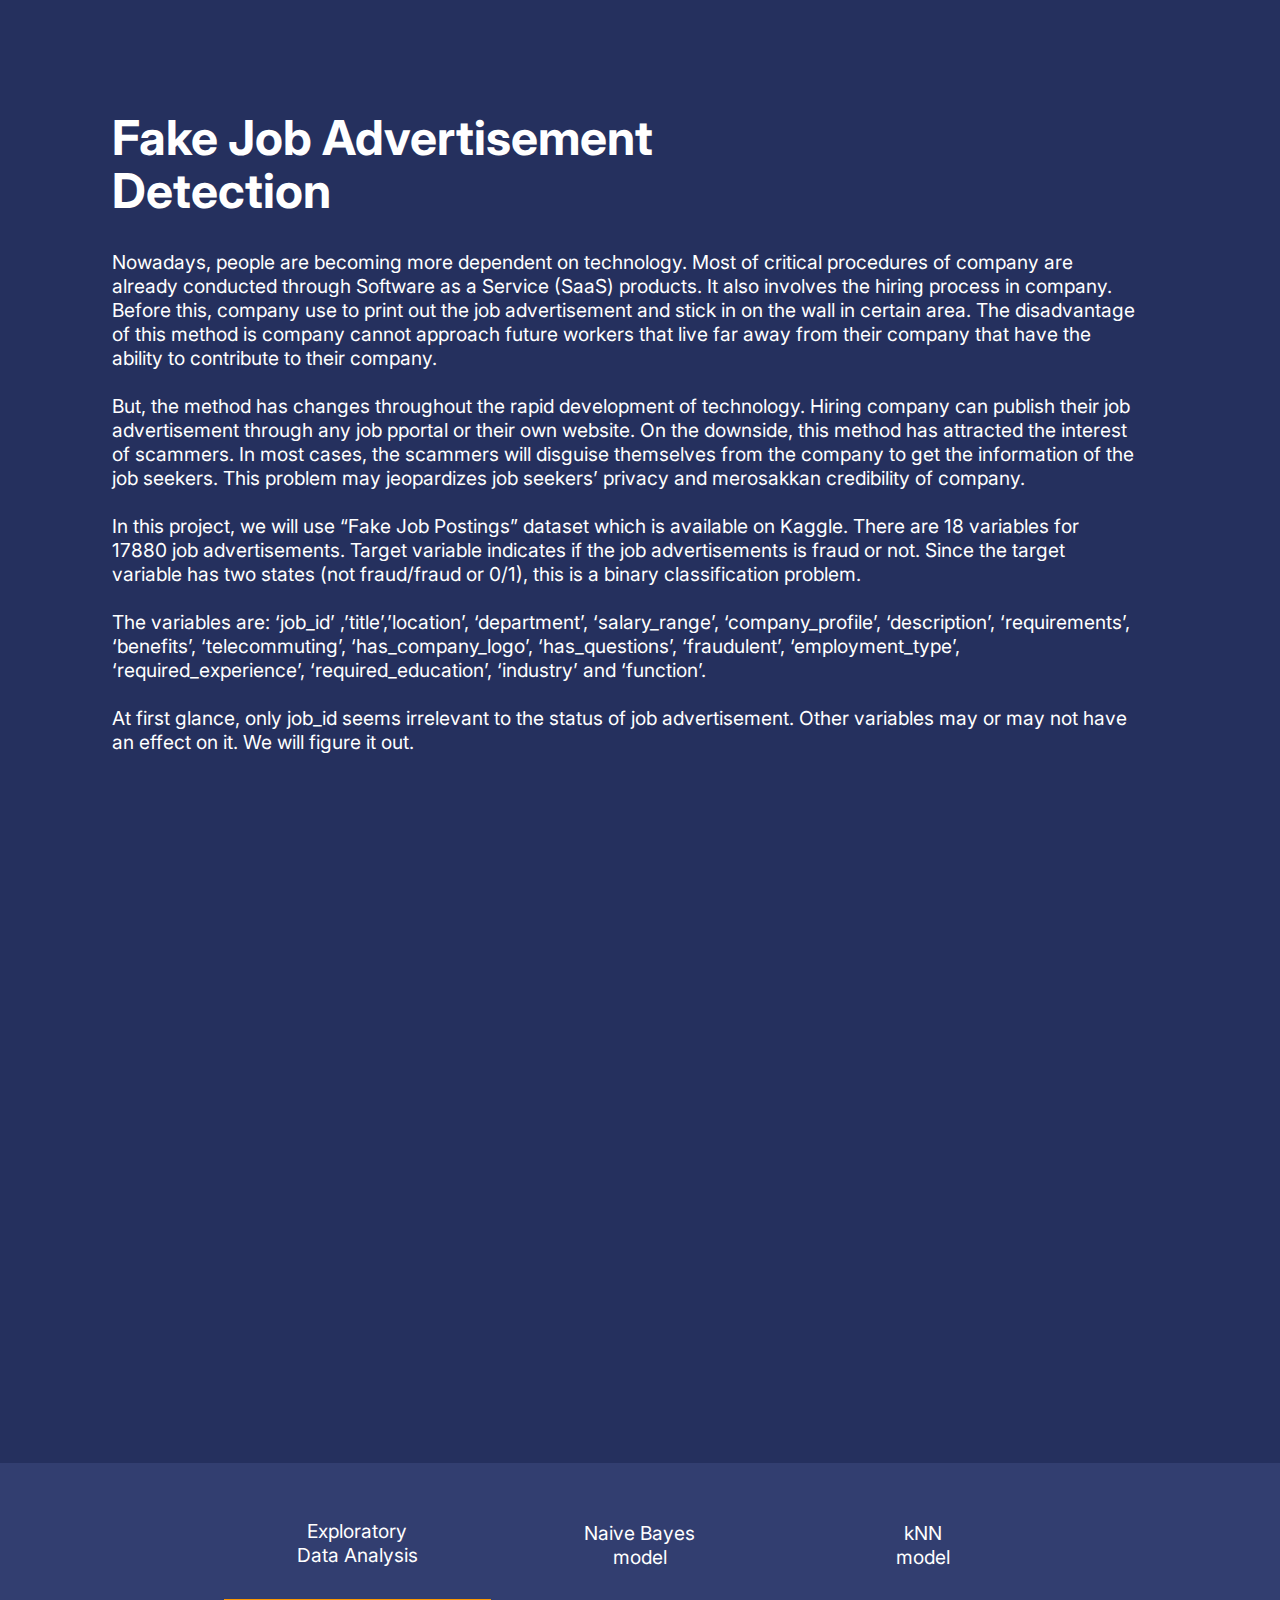
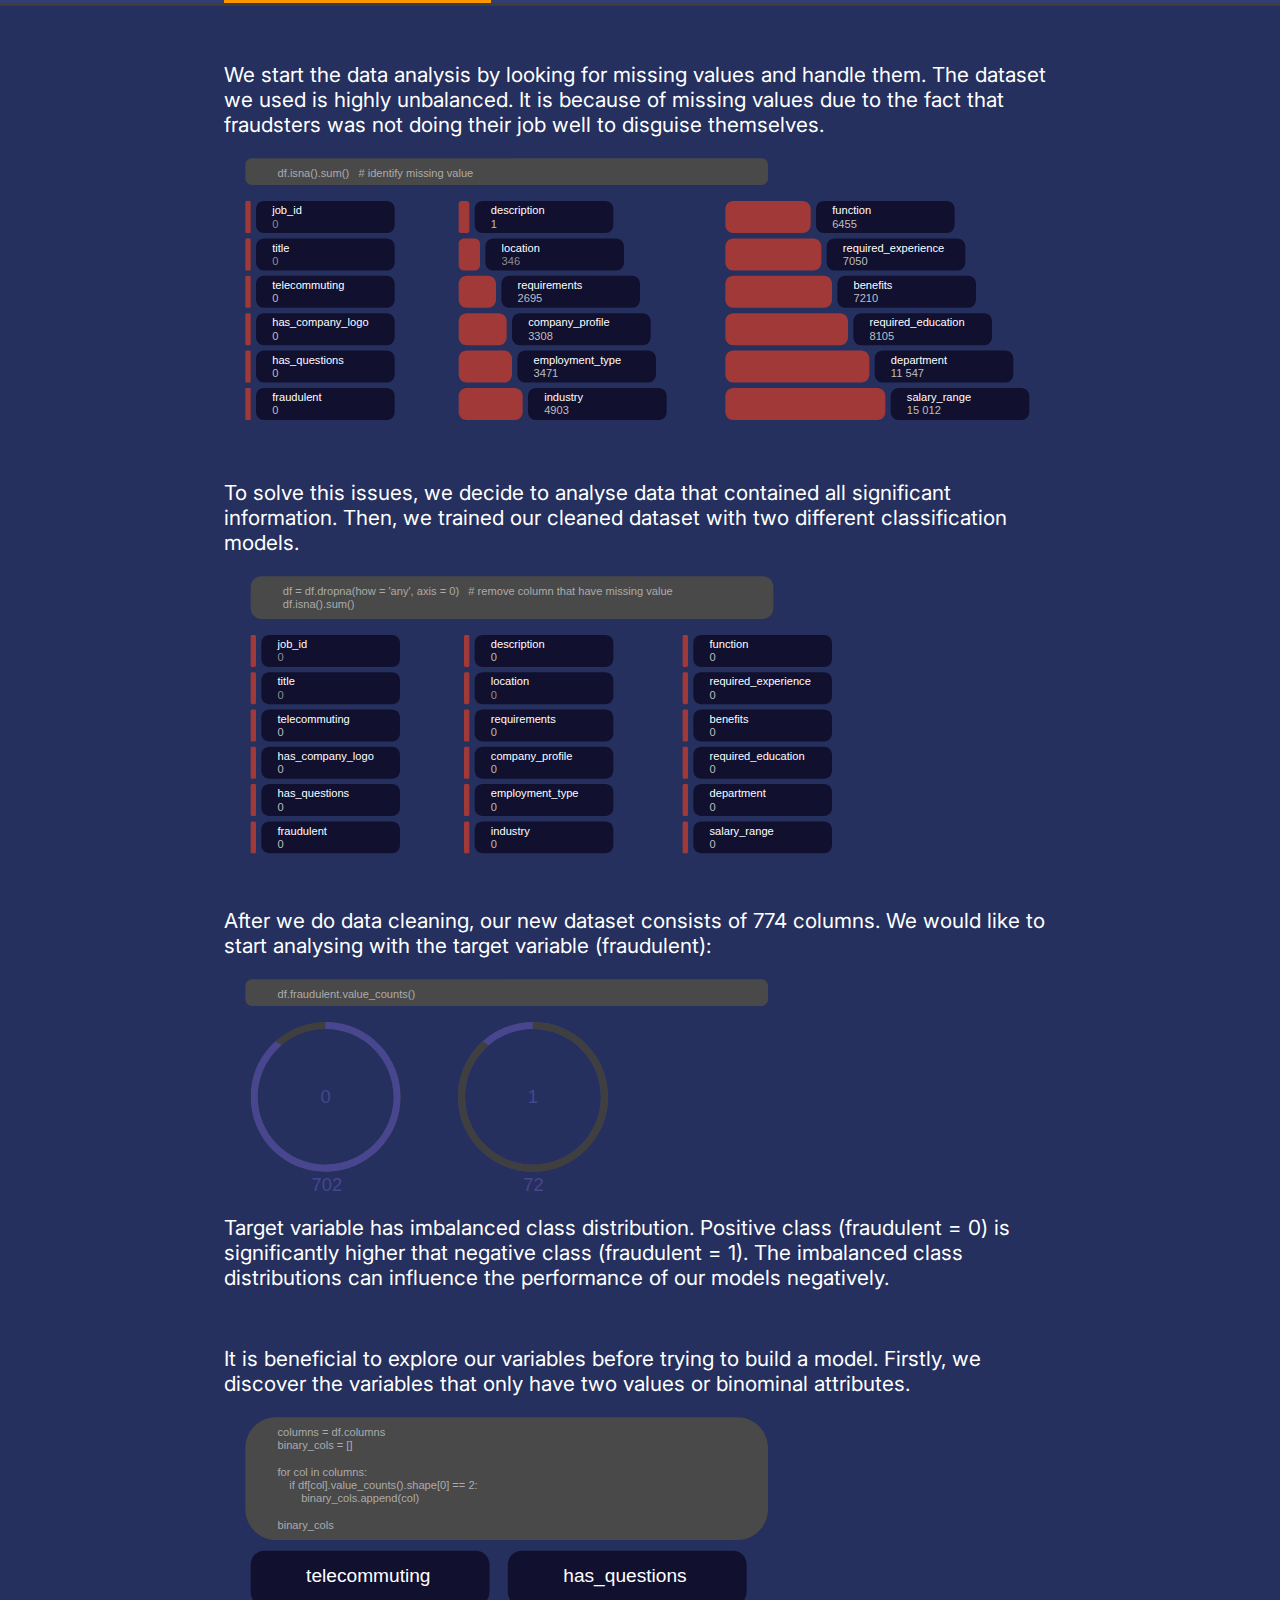
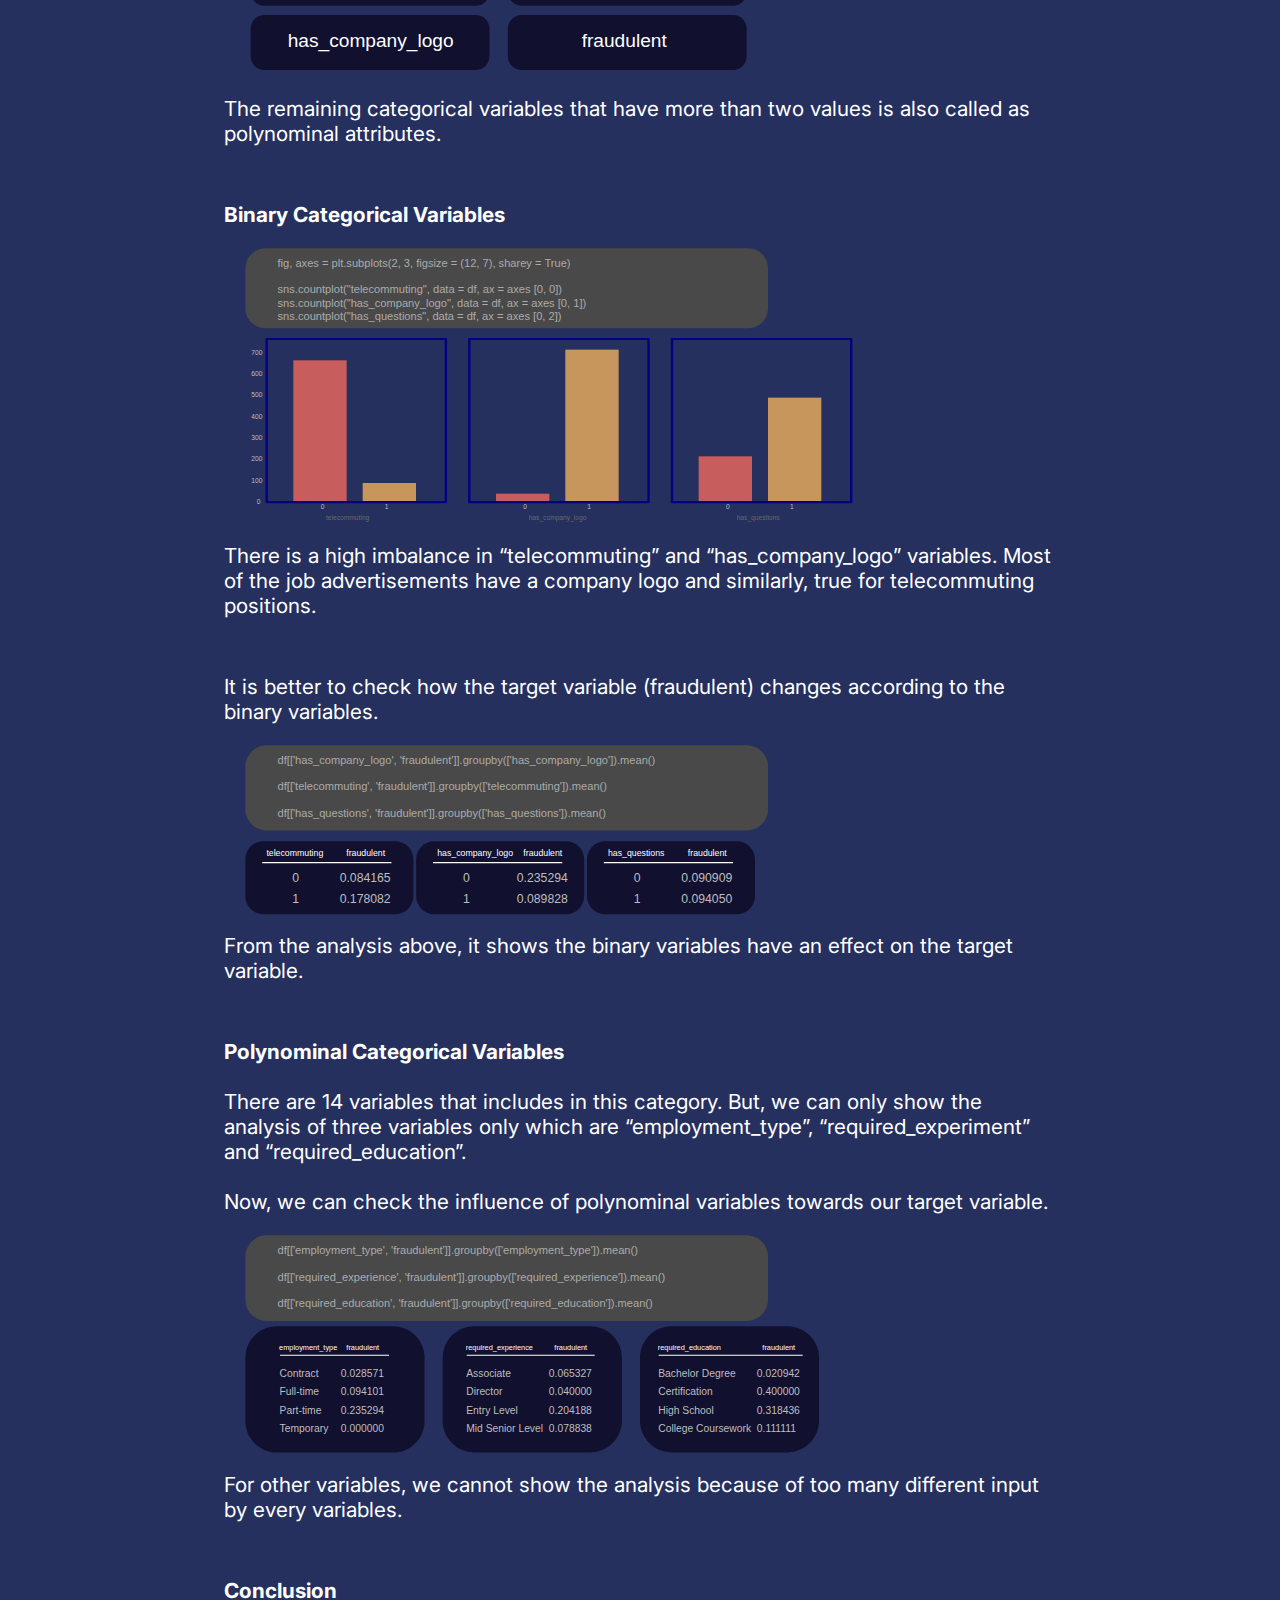
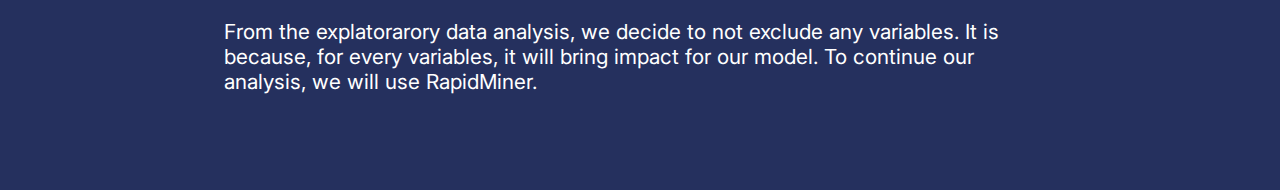
==== index.html @ 25450264 "update ui" ====
<!DOCTYPE html>
<html lang="en" >
<head>
  <meta charset="UTF-8">
  <title>Fake Job Advertisement Detection</title>
	<link rel='stylesheet' href='https://use.fontawesome.com/releases/v5.8.2/css/all.css'>
	<!-- <link rel="preconnect" href="https://fonts.gstatic.com"> -->
	<link href="https://fonts.googleapis.com/css2?family=Inter&display=swap" rel="stylesheet">
	<link rel="stylesheet" href="./style.css">

</head>
<body>

<header class="showcase">
			<div class="showcase-content">
				<h1>Fake Job Advertisement<br>Detection</h1>
				<p>Nowadays, people are becoming more dependent on technology. Most of critical procedures of company are already conducted through Software as a Service (SaaS) products. It also involves the hiring process in company. Before this, company use to print out the job advertisement and stick in on the wall in certain area. The disadvantage of this method is company cannot approach future workers that live far away from their company that have the ability to contribute to their company. <br><br>

				But, the method has changes throughout the rapid development of technology. Hiring company can publish their job advertisement through any job pportal or their own website. On the downside, this method has attracted the interest of scammers. In most cases, the scammers will disguise themselves from the company to get the information of the job seekers. This problem may jeopardizes job seekers’ privacy and merosakkan credibility of company. <br><br>
				
				In this project, we will use “Fake Job Postings” dataset which is available on Kaggle. There are 18 variables for 17880 job advertisements. Target variable indicates if the job advertisements is fraud or not. Since the target variable has two states (not fraud/fraud or 0/1), this is a binary classification problem. <br><br>
				
				The variables are: ‘job_id’ ,’title’,’location’, ‘department’, ‘salary_range’, ‘company_profile’, ‘description’, ‘requirements’, ‘benefits’, ‘telecommuting’, ‘has_company_logo’, ‘has_questions’, ‘fraudulent’, ‘employment_type’, ‘required_experience’, ‘required_education’, ‘industry’ and ‘function’. <br><br>
				
				At first glance, only job_id seems irrelevant to the status of job advertisement. Other variables may or may not have an effect on it. We will figure it out. <br><br> </p>

				<iframe width="1140" height="541.25" src="https://app.powerbi.com/reportEmbed?reportId=7b441b8b-3946-4680-8b8e-cd3e241a81f9&autoAuth=true&ctid=380454fb-0363-4cb4-b4dd-083673ee25f1&config=eyJjbHVzdGVyVXJsIjoiaHR0cHM6Ly93YWJpLXNvdXRoLWVhc3QtYXNpYS1iLXByaW1hcnktcmVkaXJlY3QuYW5hbHlzaXMud2luZG93cy5uZXQvIn0%3D" frameborder="0" allowFullScreen="true"></iframe>
				
			</div>
		</header>

		<section class="tabs">
			<div class="container">
				<div id="tab-1" class="tab-item tab-border">
					<!-- <i class="fas fa-door-open fa-3x"></i> -->
					<p class="hide-sm">Exploratory <br>Data Analysis</p>
				</div>
				<div id="tab-2" class="tab-item">
					<!-- <i class="fas fa-tablet-alt fa-3x"></i> -->
					<p class="hide-sm">Naive Bayes <br>model</p>
				</div>
				<div id="tab-3" class="tab-item">
					<!-- <i class="fas fa-tags fa-3x"></i> -->
					<p class="hide-sm">kNN <br>model</p>
				</div>
			</div>
		</section>

		<section class="tab-content">
			<div class="container">
				<!-- Tab Content 1 -->
				<div id="tab-1-content" class="tab-content-item show">
					<div class="tab-1-content-inner">
						<div>
							<p class="text-lg">
								We start the data analysis by looking for missing values and handle them. The dataset we used is highly unbalanced. It is because of missing values due to the fact that fraudsters was not doing their job well to disguise themselves. 
							</p>
							<img src="./c1.svg" alt="" />
						</div>
						<div>
							<p class="text-lg">
								To solve this issues, we decide to analyse data that contained all significant information. Then, we trained our cleaned dataset with two different classification models. 
							</p>
							<img src="./c2.svg" alt="" />
						</div>
						<div>
							<p class="text-lg">
								After we do data cleaning, our new dataset consists of 774 columns. We would like to start analysing with the target variable (fraudulent):
							</p>
							<img src="./c3.svg" alt="" />
							<p class="text-lg">
								Target variable has imbalanced class distribution. Positive class (fraudulent = 0) is significantly higher that negative class (fraudulent = 1). The imbalanced class distributions can influence the performance of our models negatively. 
							</p>
						</div>
						<div>
							<p class="text-lg">
								It is beneficial to explore our variables before trying to build a model. Firstly, we discover the variables that only have two values or binominal attributes.
							</p>
							<img src="./c4.svg" alt="" />
							<p class="text-lg">
								The remaining categorical variables that have more than two values is also called as polynominal attributes.
							</p>
						</div>
						<div>
							<p class="text-lg">
								<b>Binary Categorical Variables</b>
							</p>
							<img src="./c5.svg" alt="" />
							<p class="text-lg">
								There is a high imbalance in “telecommuting” and “has_company_logo” variables. Most of the job advertisements have a company logo and similarly, true for telecommuting positions. 
							</p>
						</div>
						<div>
							<p class="text-lg">
								It is better to check how the target variable (fraudulent) changes according to the binary variables. 
							</p>
							<img src="./c6.svg" alt="" />
							<p class="text-lg">
								From the analysis above, it shows the binary variables have an effect on the target variable. 
							</p>
						</div>
						<div>
							<p class="text-lg">
								<b>Polynominal Categorical Variables</b><br><br>There are 14 variables that includes in this category. But, we can only show the analysis of three variables only which are “employment_type”, “required_experiment” and “required_education”. <br/><br/>Now, we can check the influence of polynominal variables towards our target variable. 
							</p>
							<img src="./c8.svg" alt="" />
							<p class="text-lg">
								For other variables, we cannot show the analysis because of too many different input by every variables.
							</p>
						</div>
						<div>
							<p class="text-lg">
								<b>Conclusion</b>
							</p>
							<p class="text-lg">
								From the explatorarory data analysis, we decide to not exclude any variables. It is because, for every variables, it will bring impact for our model. To continue our analysis, we will use RapidMiner. 
							</p>
						</div>
					</div>
				</div>

				<!-- Tab Content 2 -->
				<div id="tab-2-content" class="tab-content-item">
					<div class="tab-1-content">
						<div>
							<p class="text-lg">
								We chose a Naive Bayesian model because it is easy to compute and because the variables in the given dataset are all independent of each other. It is the primary assumption before doing our Naive Bayesian model. 
							</p>
							<img src="./nb-latest.svg" alt="" />
							<p class="text-lg">
								As we can see that Bayes Navesian works really well with the given dataset, with the accuracy rate 90.80%. However, there is still a vast majority of the dataset which is 9.2% cannot be correctly classified. This means our job seeker still misjudged one tenth of job advertisement out there. We will attempt to improve the result by using our initial dataset which is pre-cleaned dataset. 
							</p>
							<img src="./nb-lama.svg" alt="">
							<p class="text-lg">
								As you can see, there is slightly different result between this two models. The model that use clean dataset is more accurate compared to our initial dataset. We can assume this model will bring more disadvantage if the data entries has many missing values in it.
							</p>
						</div>
					</div>
				</div>

				<!-- Tab Content 3 -->
				<div id="tab-3-content" class="tab-content-item">
					<div class="tab-1-content">
						<div>
							<p class="text-lg">
								For our second model, we chose a kNN model.
							</p>
							<img src="./kNN-latest.svg" alt="" />
							<p class="text-lg">
								As we can see that kNN model works really well compared to Naive Bayes, with the accuracy rate 93.87%. We will also attempt to improve the result by using our initial dataset which is pre-cleaned dataset. 
							</p>
							<img src="./kNN-lama.svg" alt="">
							<p class="text-lg">
								Compared to Naive Bayes model, kNN model give more accuracy result even though the dataset has many missing values. For overall, kNN model contribute a higher percentage for our job seeker to avoid being persuaded with fake job advertisement. 
							</p>
						</div>
					</div>
				</div>
			</div>
		</section>

		<footer class="footer">
			<!-- <p>Questions? Call 1-866-579-7172</p>
			<div class="footer-cols">
				<ul>
					<li><a href="#">FAQ</a></li>
					<li><a href="#">Investor Relations</a></li>
					<li><a href="#">Ways To Watch</a></li>
					<li><a href="#">Corporate Information</a></li>
					<li><a href="#">Netflix Originals</a></li>
				</ul>
				<ul>
					<li><a href="#">Help Center</a></li>
					<li><a href="#">Jobs</a></li>
					<li><a href="#">Terms Of Use</a></li>
					<li><a href="#">Contact Us</a></li>
				</ul>
				<ul>
					<li><a href="#">Account</a></li>
					<li><a href="#">Redeem Gift Cards</a></li>
					<li><a href="#">Privacy</a></li>
					<li><a href="#">Speed Test</a></li>
				</ul>
				<ul>
					<li><a href="#">Media Center</a></li>
					<li><a href="#">Buy Gift Cards</a></li>
					<li><a href="#">Cookie Preferences</a></li>
					<li><a href="#">Legal Notices</a></li>
				</ul>
			</div> -->

		</footer>
<!-- partial -->
  <script  src="./script.js"></script>

</body>
</html>
---- style.css ----
/* Global Styles */
:root {
	--primary-color: #FC9700;
	/* --dark-color: #141414; */
	/* --dark-color: #25305E */
	--light-color: #f4f4f4;
}

* {
	box-sizing: border-box;
	margin: 0;
	padding: 0;
}

body {
	font-family: 'Inter', sans-serif;
	-webkit-font-smoothing: antialiased;
	background: #25305E;
	color: #999;
}

ul {
	list-style: none;
}

h1,
h2,
h3,
h4 {
	color: #fff;
}

a {
	color: #fff;
	text-decoration: none;
}

p {
	margin: 0.5rem 0;
}

img {
	width: 100%;
}

.showcase {
	width: 100%;
	height: 100%;
	position: relative;
	background-color: #25305E;
	/* background: url('./bg.jpg') no-repeat center center/cover; */
}

.showcase-content {
	position: relative;
	width: 80%;
	margin: auto;
	display: flex;
	flex-direction: column;
	/* justify-content: center; */
	/* align-items: center; */
	/* text-align: center; */
	margin: 7rem;
}

.showcase-content h1 {
	color: #fff;
	font-weight: 700;
	font-size: 3rem;
	line-height: 1.1;
	margin: 0 0 2rem;
}

.showcase-content p {
	color: #fff;
	font-weight: 400;
	font-size: 1.2rem;
	line-height: 1.25;
	margin: 0 0 2rem;
}

/* Tabs */
.tabs {
	background-color: #323E70;
	padding-top: 1rem;
	border-bottom: 3px solid #3d3d3d;
	border-right: none;
}

.tabs .container {
	display: grid;
	grid-template-columns: repeat(3, 1fr);
	grid-gap: 1rem;
	align-items: center;
	justify-content: center;
	text-align: center;
}

.tabs p {
	font-size: 1.2rem;
	padding-top: 0.5rem;
}

.tabs .container > div {
	padding: 1.5rem 0;
	color: #fff;
}

.tabs .container > div:hover {
	color: lightgrey;
	cursor: pointer;
}

.tab-border {
	border-bottom: var(--primary-color) 4px solid;
}

/* Tab Content */
.tab-content {
	padding: 3rem 0;
	background-color: #25305E;
	color: #fff;
}

/* Hide initial content */
#tab-1-content,
#tab-2-content,
#tab-3-content {
	display: none;
	opacity: 0;
}

.show {
	display: block !important;
	opacity: 1 !important;
	transition: all 1000 ease-in;
}

#tab-1-content .tab-1-content-inner {
	display: grid;
	grid-template-columns: repeat(1, 1fr);
	grid-gap: 2rem;
	align-items: center;
	justify-content: center;
}

#tab-2-content .tab-2-content-top {
	display: grid;
	grid-template-columns: 2fr 1fr;
	grid-gap: 1rem;
	justify-content: center;
	align-items: center;
}

#tab-2-content .tab-2-content-bottom {
	margin-top: 2rem;
	display: grid;
	grid-template-columns: repeat(3, 1fr);
	grid-gap: 2rem;
	text-align: center;
}

.table {
	width: 100%;
	margin-top: 2rem;
	border-collapse: collapse;
	border-spacing: 0;
}

.table thead th {
	text-transform: uppercase;
	padding: 0.8rem;
}

.table tbody {
	display: table-row-group;
	vertical-align: middle;
	border-color: inherit;
}

.table tbody tr td {
	color: #999;
	padding: 0.8rem 1.2rem;
	text-align: center;
}

.table tbody tr td:first-child {
	text-align: left;
}

.table tbody tr:nth-child(odd) {
	background: #222;
}

.footer {
	max-width: 70%;
	margin: 1rem auto;
	overflow: auto;
}

.footer,
.footer a {
	color: #999;
	font-size: 0.9rem;
}

.footer p {
	margin-bottom: 1.5rem;
}

.footer .footer-cols {
	display: grid;
	grid-template-columns: repeat(4, 1fr);
	grid-gap: 2rem;
}

.footer li {
	line-height: 1.9;
}

.footer .lang-select {
	margin-top: 2rem;
	color: #999;
	background-color: #000;
	background-image: none;
	border: 1px solid #333;
	padding: 1rem 1.2rem;
	border-radius: 5px;
}

/* Container */
.container {
	max-width: 70%;
	margin: auto;
	overflow: hidden;
	padding: 0 2rem;
}

/* Text Styles */
.text-xl {
	font-size: 2rem;
}

.text-lg {
	font-size: 1.3rem;
	margin-bottom: 1rem;
}

.text-md {
	margin-bottom: 1.5rem;
	font-size: 1.2rem;
}

.text-center {
	text-align: center;
}

.text-dark {
	color: #999;
}

/* Buttons */
.btn {
	display: inline-block;
	background: var(--primary-color);
	color: #fff;
	padding: 0.4rem 1.3rem;
	font-size: 1rem;
	text-align: center;
	border: none;
	cursor: pointer;
	margin-right: 0.5rem;
	transition: opacity 0.2s ease-in;
	outline: none;
	box-shadow: 0 1px 0 rgba(0, 0, 0, 0.45);
	border-radius: 2px;
}

.btn:hover {
	opacity: 0.9;
}

.btn-rounded {
	border-radius: 5px;
}

.btn-xl {
	font-size: 2rem;
	padding: 1.5rem 2.1rem;
	text-transform: uppercase;
}

.btn-lg {
	font-size: 1rem;
	padding: 0.8rem 1.3rem;
	text-transform: uppercase;
}

.btn-icon {
	margin-left: 1rem;
}

@media (max-width: 960px) {

		.showcase {
		height: 70vh;
	}

	.hide-sm {
		display: none;
	}

	.showcase-top img {
		top: 30%;
		left: 5%;
		transform: translate(0);
	}

	.showcase-content h1 {
		font-size: 3.7rem;
		line-height: 1;
	}

	.showcase-content p {
		font-size: 1.5rem;
	}

	.footer .footer-cols {
		grid-template-columns: repeat(2, 1fr);
	}

	.btn-xl {
		font-size: 1.5rem;
		padding: 1.4rem 2rem;
		text-transform: uppercase;
	}

	.text-xl {
		font-size: 1.5rem;
	}

	.text-lg {
		font-size: 1.3rem;
		margin-bottom: 1rem;
	}

	.text-md {
		margin-bottom: 1rem;
		font-size: 1.2rem;
	}
}

@media (max-width: 700px) {
	.showcase::after {
		background: rgba(0, 0, 0, 0.6);
		box-shadow: inset 80px 80px 150px #000000, inset -80px -80px 150px #000000;
	}

	.showcase-content h1 {
		font-size: 2.5rem;
		line-height: 1;
	}

	.showcase-content p {
		font-size: 1rem;
	}

	#tab-1-content .tab-1-content-inner {
		grid-template-columns: 1fr;
		text-align: center;
	}

	#tab-2-content .tab-2-content-top {
		display: block;
		text-align: center;
	}

	#tab-2-content .tab-2-content-bottom {
		margin-top: 2rem;
		display: grid;
		grid-template-columns: 1fr;
		grid-gap: 2rem;
		text-align: center;
	}

	.btn-xl {
		font-size: 1rem;
		padding: 1.2rem 1.6rem;
		text-transform: uppercase;
	}
}

@media(max-height: 600px) {
  .showcase-content {
	margin-top: 3rem;
}
}
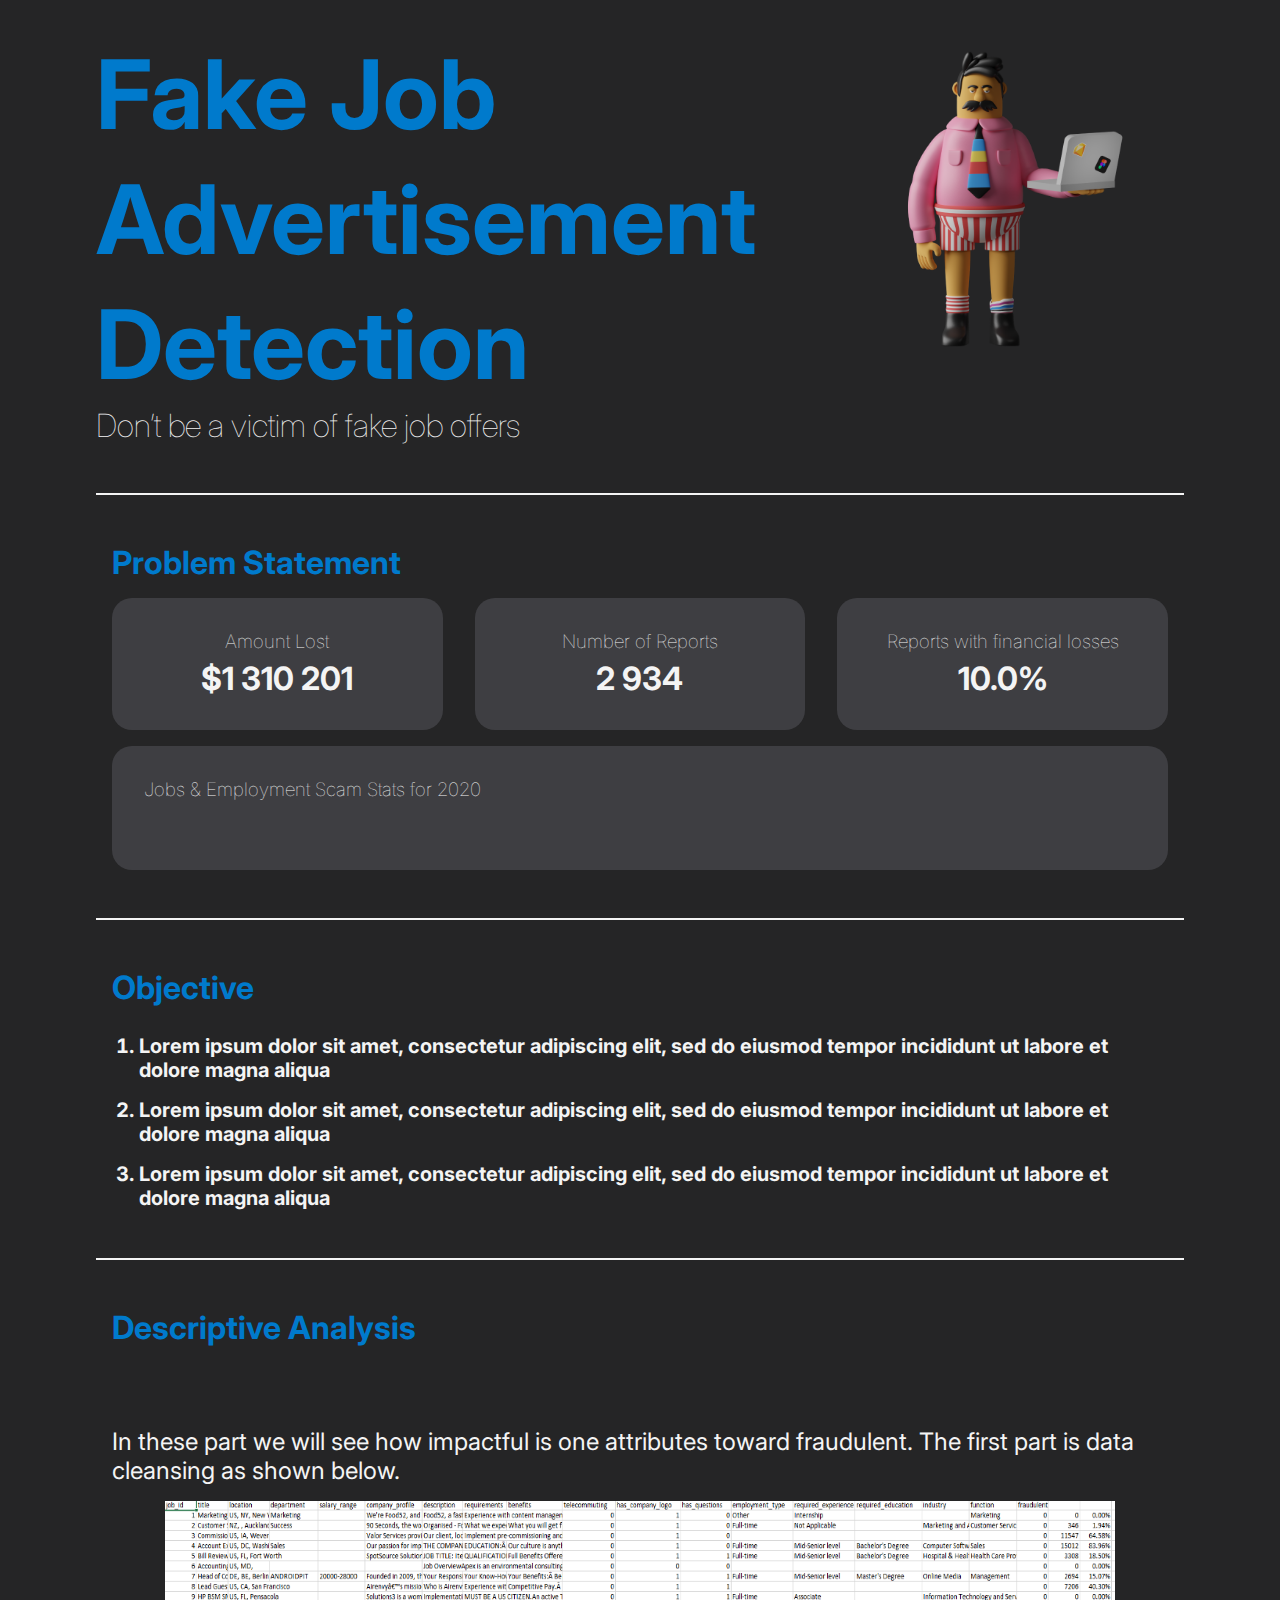
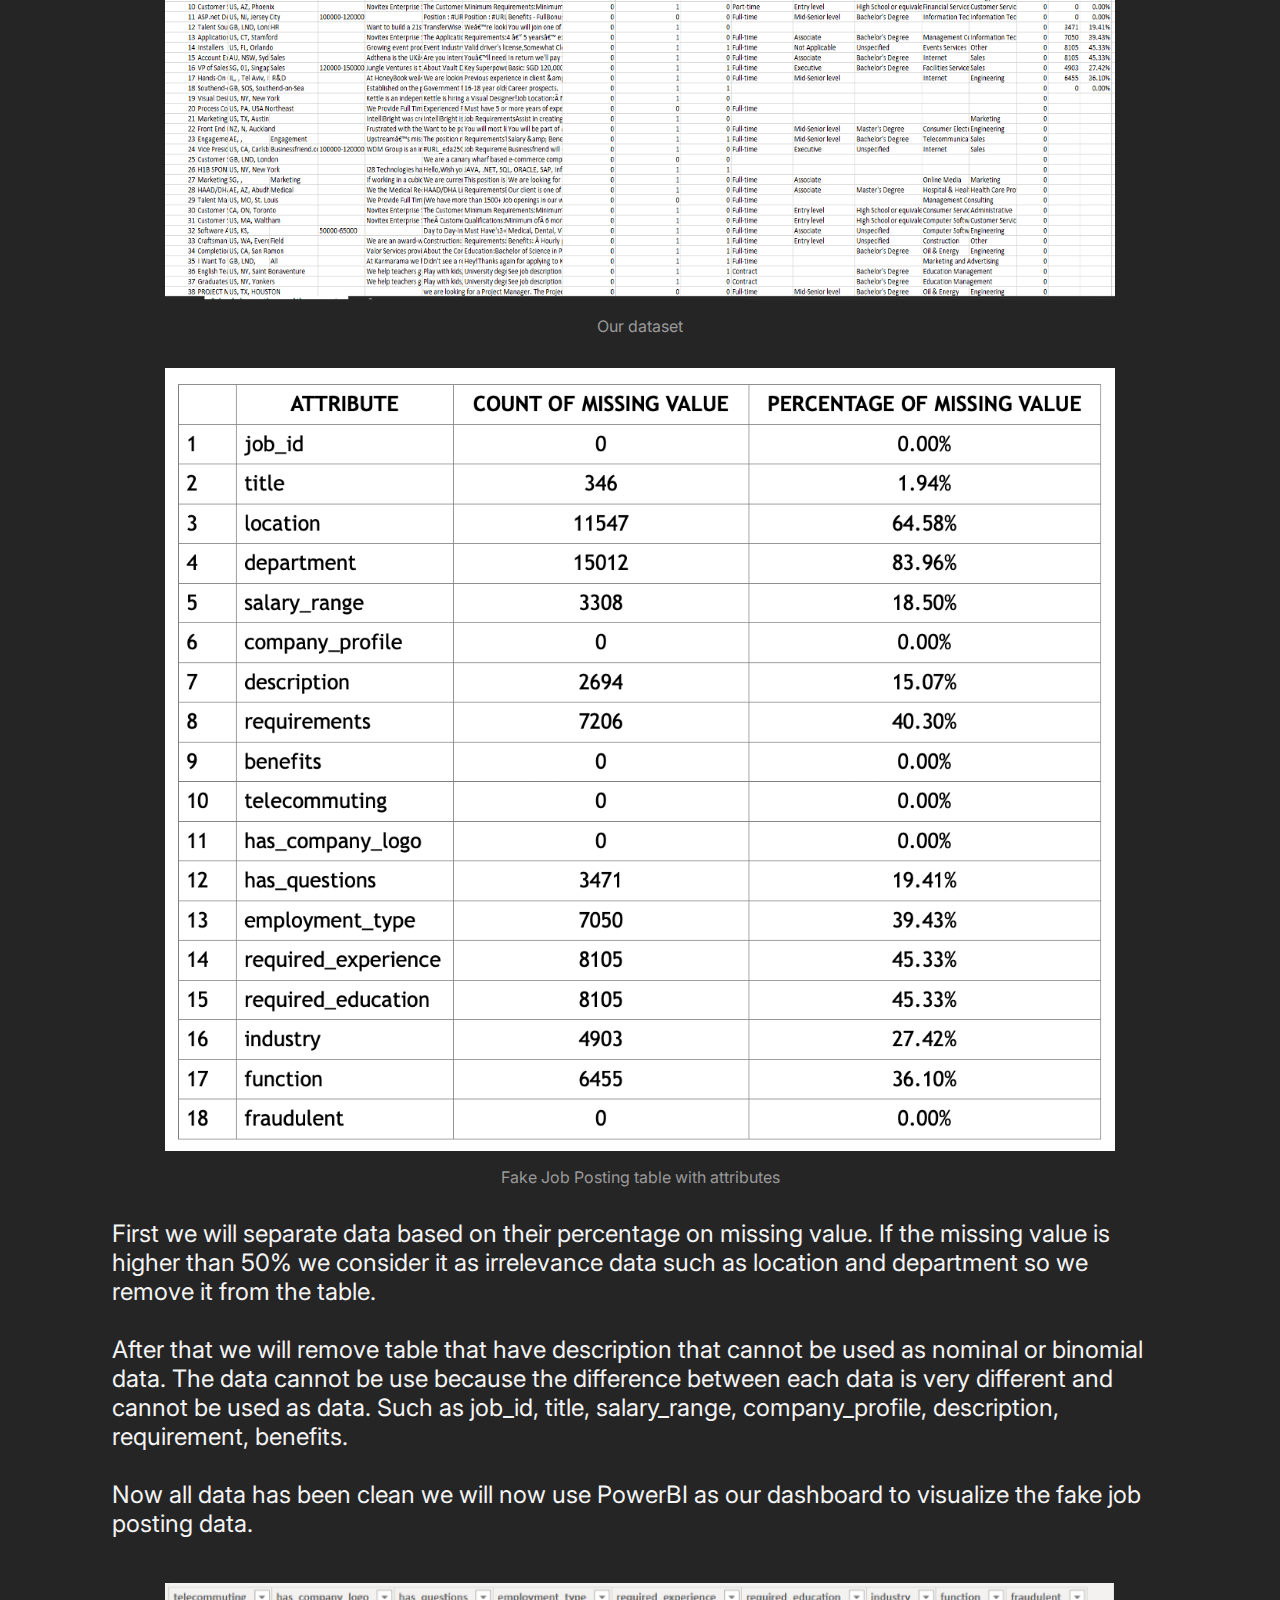
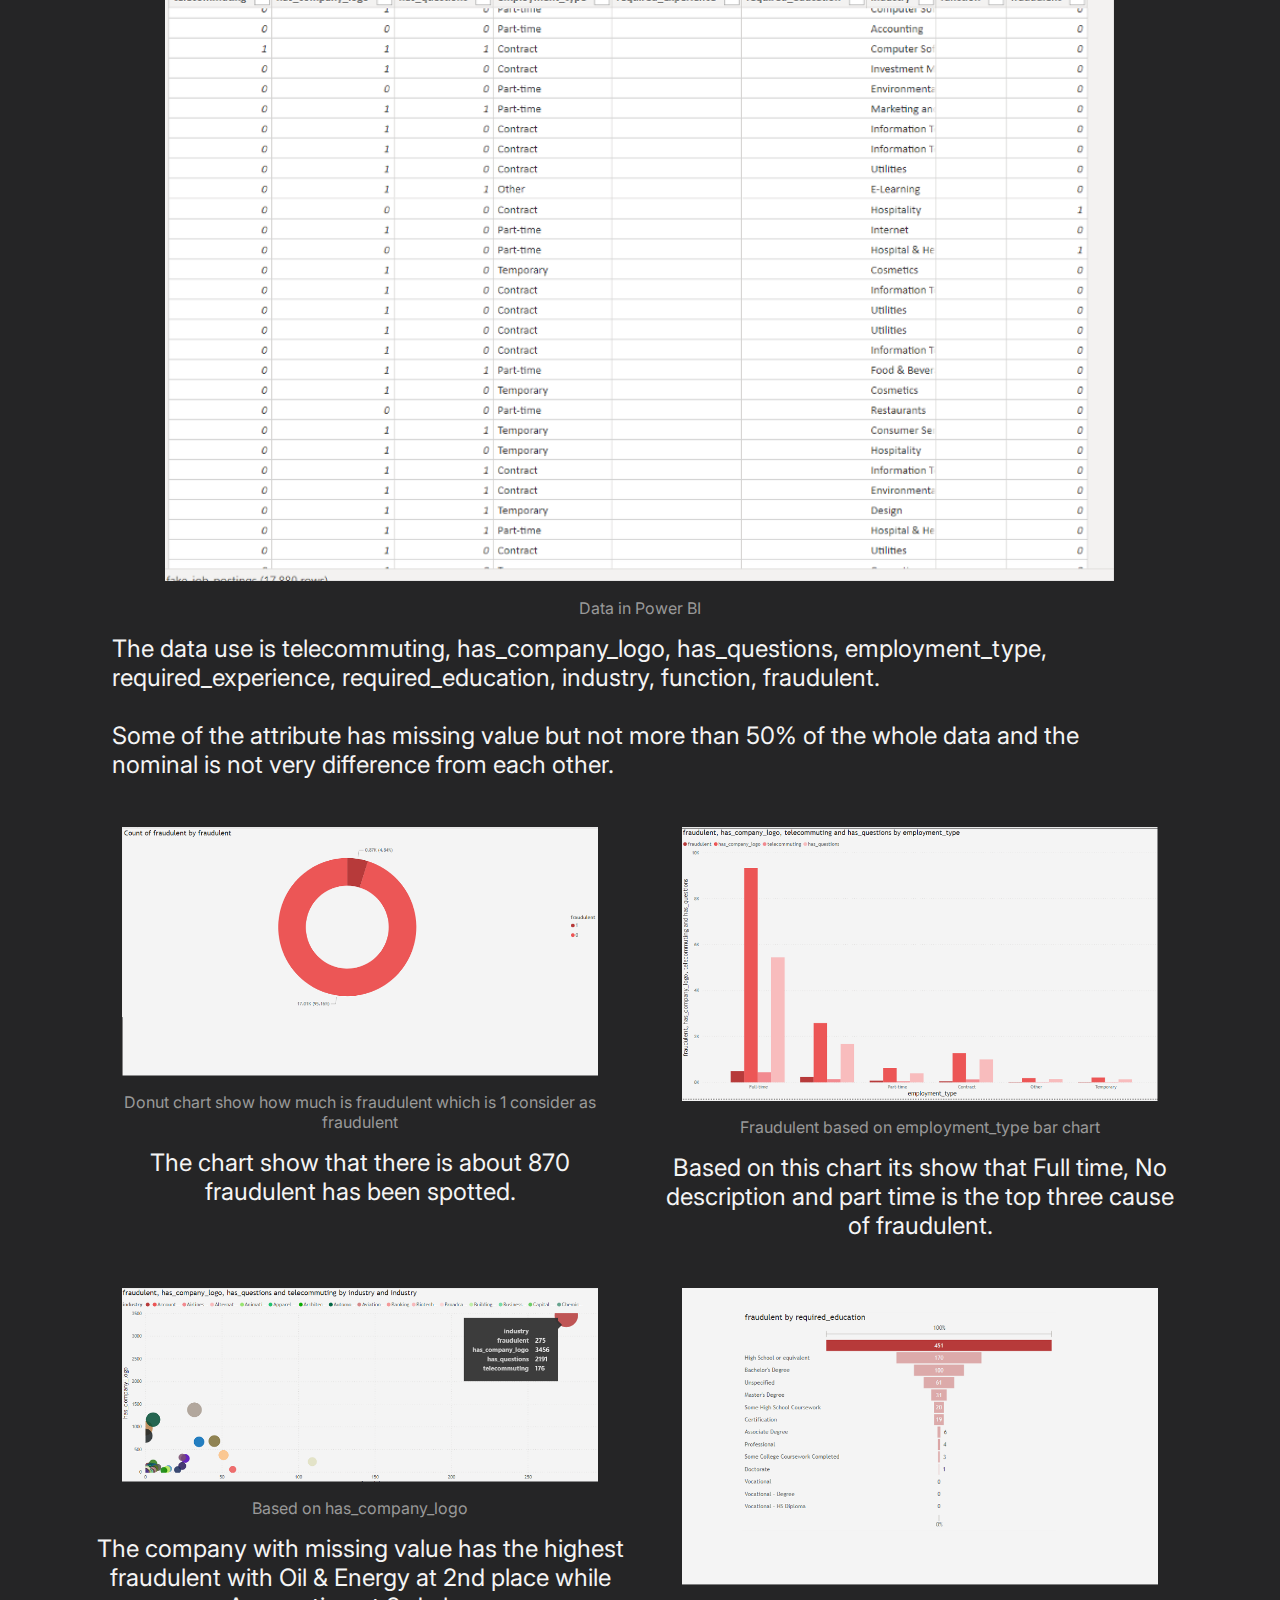
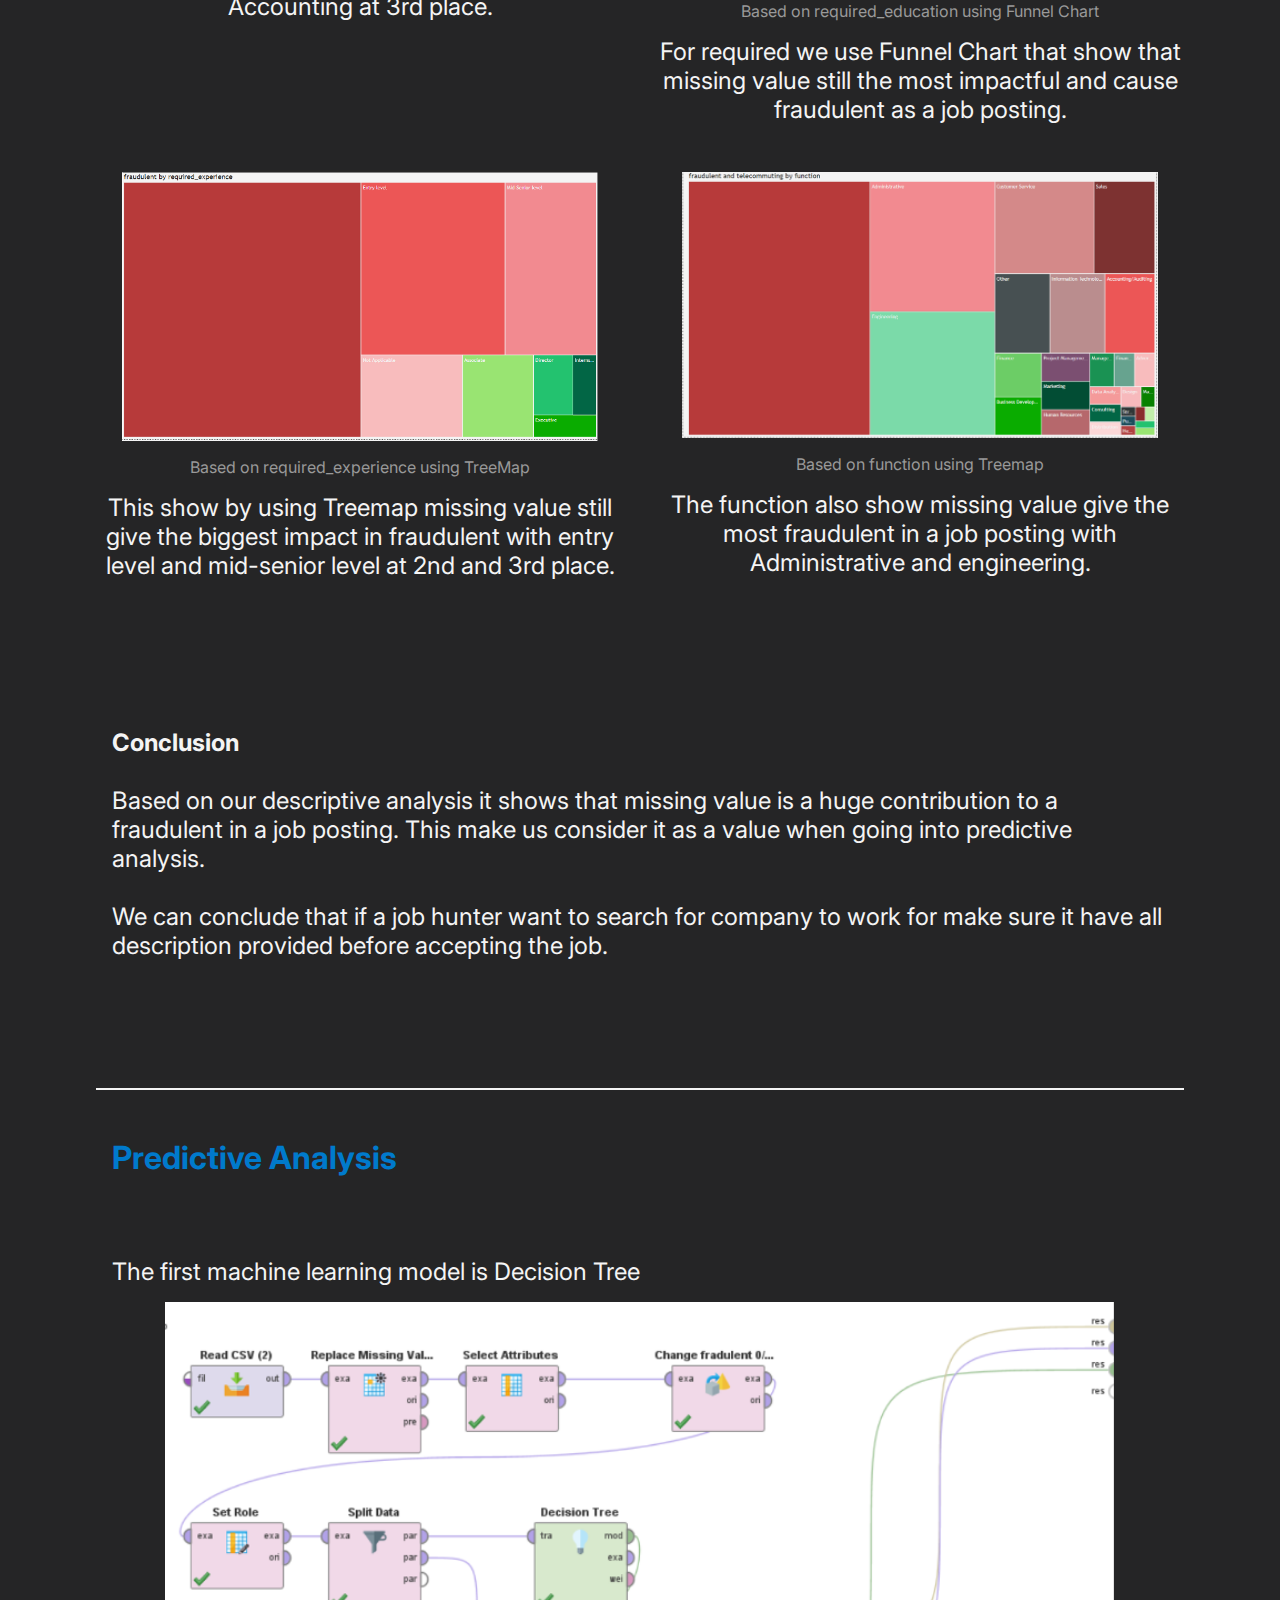
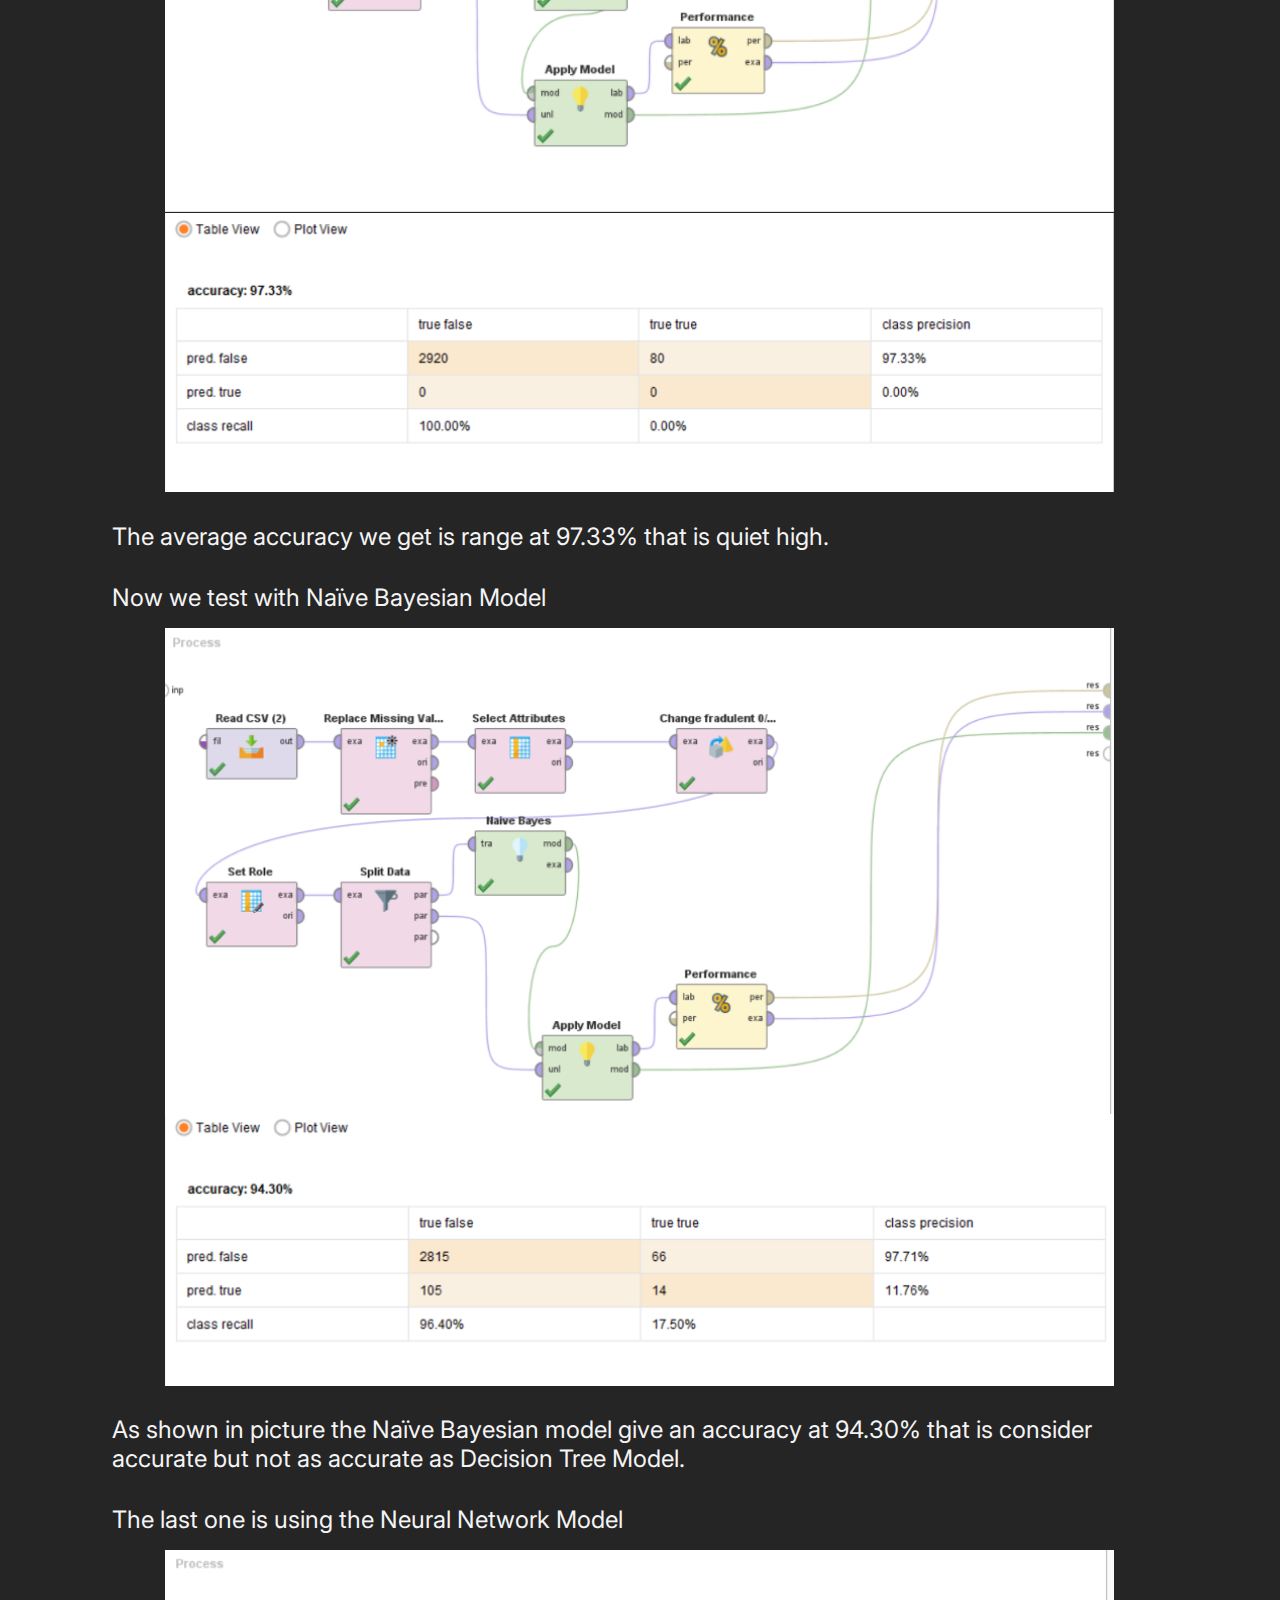
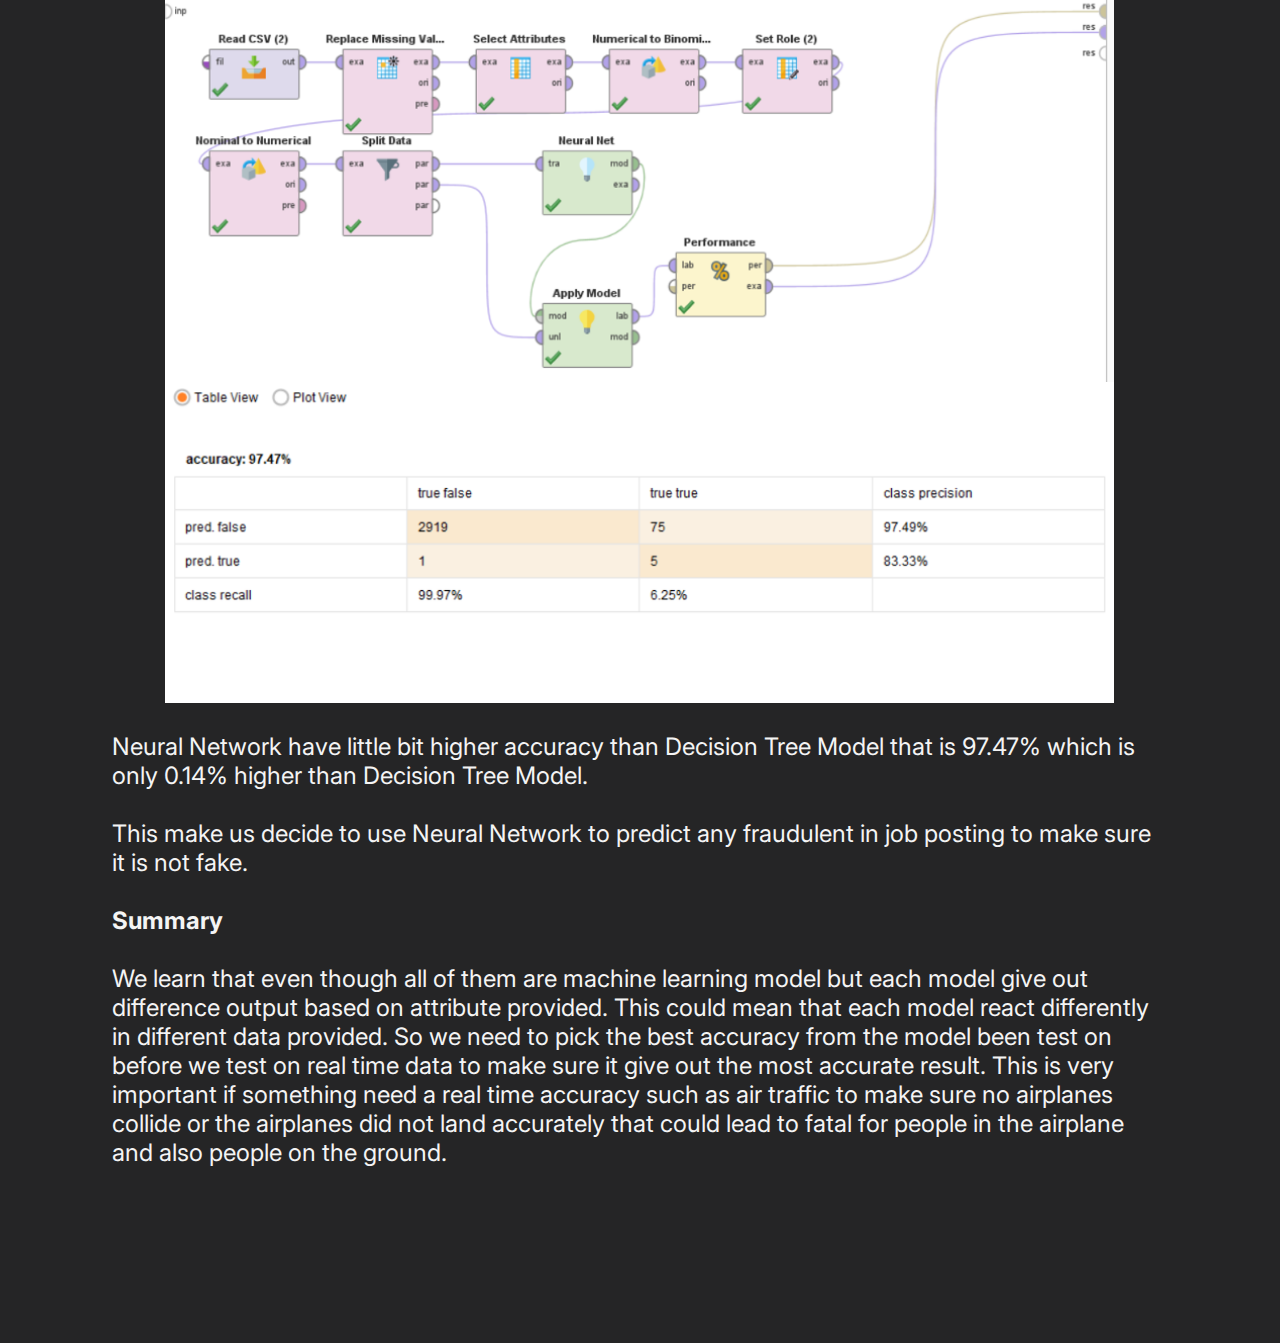
==== commit 944bef8f: "new commit" ====
--- a/index.html
+++ b/index.html
@@ -1,197 +1,254 @@
 <!DOCTYPE html>
-<html lang="en" >
+<html lang="en">
 <head>
   <meta charset="UTF-8">
-  <title>Fake Job Advertisement Detection</title>
-	<link rel='stylesheet' href='https://use.fontawesome.com/releases/v5.8.2/css/all.css'>
-	<!-- <link rel="preconnect" href="https://fonts.gstatic.com"> -->
-	<link href="https://fonts.googleapis.com/css2?family=Inter&display=swap" rel="stylesheet">
-	<link rel="stylesheet" href="./style.css">
-
+  <meta name="viewport" content="width=device-width, initial-scale=1.0">
+  <link rel="preconnect" href="https://fonts.gstatic.com">
+  <link href="https://fonts.googleapis.com/css2?family=Inter:wght@200;400&display=swap" rel="stylesheet">
+  <script src="https://d3js.org/d3.v3.min.js" charset="utf-8"></script>
+  <link rel="stylesheet" href="style.css">
+  <script src="try.js"></script>
+  <title>ml</title>
 </head>
 <body>
-
-<header class="showcase">
-			<div class="showcase-content">
-				<h1>Fake Job Advertisement<br>Detection</h1>
-				<p>Nowadays, people are becoming more dependent on technology. Most of critical procedures of company are already conducted through Software as a Service (SaaS) products. It also involves the hiring process in company. Before this, company use to print out the job advertisement and stick in on the wall in certain area. The disadvantage of this method is company cannot approach future workers that live far away from their company that have the ability to contribute to their company. <br><br>
-
-				But, the method has changes throughout the rapid development of technology. Hiring company can publish their job advertisement through any job pportal or their own website. On the downside, this method has attracted the interest of scammers. In most cases, the scammers will disguise themselves from the company to get the information of the job seekers. This problem may jeopardizes job seekers’ privacy and merosakkan credibility of company. <br><br>
+  <div class="container">
+    <div class="wrapper">
+      <div class="left-header">
+        <h1>Fake Job Advertisement <br>Detection</h1>
+        <h2>Don’t be a victim of fake job offers</h2>
+      </div>
+      <div class="right-header">
+        <img src="./image/Saly-11.png" alt="">
+      </div>
+    </div>
+
+    <div class="line"></div>
+
+    <div class="ps">
+      <h1>Problem Statement</h1>
+    </div>
+    
+    <div class="ps-content">
+      <div class="content1">
+        <h3>Amount Lost</h3>
+        <h2>$1 310 201</h2>
+      </div>
+      <div class="content2">
+        <h3>Number of Reports</h3>
+        <h2>2 934</h2>
+      </div>
+      <div class="content3">
+        <h3>Reports with financial losses</h3>
+        <h2>10.0%</h2>
+      </div>
+    </div>
+
+    <div class="content4">
+      <h3>Jobs & Employment Scam Stats for 2020</h3>
+        <div id='vis-container'></div>
+    </div>
+
+    <div class="line"></div>
+
+    <div class="obj">
+      <h1>Objective</h1>
+      <ol>
+        <h2><li>Lorem ipsum dolor sit amet, consectetur adipiscing elit, sed do eiusmod tempor incididunt ut labore et dolore magna aliqua</li></h2><br>
+        <h2><li>Lorem ipsum dolor sit amet, consectetur adipiscing elit, sed do eiusmod tempor incididunt ut labore et dolore magna aliqua</li></h2><br>
+        <h2><li>Lorem ipsum dolor sit amet, consectetur adipiscing elit, sed do eiusmod tempor incididunt ut labore et dolore magna aliqua</li></h2>
+      </ol>
+    </div>
+
+    <div class="line"></div>
+
+    <div class="ml">
+      <h1>Descriptive Analysis</h1>
+    </div>
+
+    <!-- <section class="tabs">
+			<div class="option">
+				<div id="tab-1" class="tab-item tab-border">
+					<p class="hide-sm">Dataset Description</p>
+				</div>
+				<div id="tab-1" class="tab-item tab-border">
+					<p class="hide-sm">Descriptive Analysis</p>
+				</div>
+				<div id="tab-2" class="tab-item">
+					<p class="hide-sm">Predictive Analysis</p>
+				</div>
+			</div>
+    </section> -->
+    
+    <section class="tab-content">
+			<div class="option">
+
+				<!-- Tab Content 1 -->
+				<div id="tab-2-content" class="tab-content-item show">
+					<div class="tab-2-content-top">
+						<div>
+							<p class="text-lg">
+								In these part we will see how impactful is one attributes toward fraudulent. The first part is data cleansing as shown below.
+							</p>
+							<img src="./image/1.png" />
+							<p class="text-dark">
+								Our dataset
+							</p>
+						</div>
+
+						<div>
+							<img src="./image/2.png" alt="" />
+							<p class="text-dark">
+								Fake Job Posting table with attributes
+							</p>
+						</div>
+
+						<div>
+              <p class="text-lg">
+                First we will separate data based on their percentage on missing value. If the missing value is higher than 50% we consider it as irrelevance data such as location and department so we remove it from the table. <br><br>
+                After that we will remove table that have description that cannot be used as nominal or binomial data. The data cannot be use because the difference between each data is very different and cannot be used as data. Such as job_id, title, salary_range, company_profile, description, requirement, benefits.<br><br>
+                Now all data has been clean we will now use PowerBI as our dashboard to visualize the fake job posting data.<br><br>
+              </p>
+              <img src="./image/3.png" alt="" />
+							<p class="text-dark">
+								Data in Power BI
+							</p>
+              <p class="text-lg">
+                The data use is telecommuting, has_company_logo, has_questions, employment_type, required_experience, required_education, industry, function, fraudulent. <br><br>
+                Some of the attribute has missing value but not more than 50% of the whole data and the nominal is not very difference from each other.
+              </p>
+						</div>
+						
+					</div>
+
+					<div class="tab-2-content-bottom">
+
+            <div>
+							<img src="./image/4.png" alt="" />
+							<p class="text-dark">
+								Donut chart show how much is fraudulent which is 1 consider as fraudulent
+              </p>
+              <p class="text-lg">
+                The chart show that there is about 870 fraudulent has been spotted.
+              </p>
+            </div>
+            <div>
+							<img src="./image/5.png" alt="" />
+							<p class="text-dark">
+                Fraudulent based on employment_type bar chart
+              </p>
+              <p class="text-lg">
+                Based on this chart its show that Full time, No description and part time is the top three cause of fraudulent.
+              </p>
+            </div>
+            <div>
+							<img src="./image/6.png" alt="" />
+							<p class="text-dark">
+                Based on has_company_logo
+              </p>
+              <p class="text-lg">
+                The company with missing value has the highest fraudulent with Oil & Energy at 2nd place while Accounting at 3rd place.
+              </p>
+            </div>
+            <div>
+							<img src="./image/7.png" alt="" />
+							<p class="text-dark">
+                Based on required_education using Funnel Chart
+              </p>
+              <p class="text-lg">
+                For required we use Funnel Chart that show that missing value still the most impactful and cause fraudulent as a job posting.
+              </p>
+            </div>
+            <div>
+							<img src="./image/8.png" alt="" />
+							<p class="text-dark">
+                Based on required_experience using TreeMap
+              </p>
+              <p class="text-lg">
+                This show by using Treemap missing value still give the biggest impact in fraudulent with entry level and mid-senior level at 2nd and 3rd place.
+              </p>
+            </div>
+            <div>
+							<img src="./image/9.png" alt="" />
+							<p class="text-dark">
+                Based on function using Treemap
+              </p>
+              <p class="text-lg">
+                The function also show missing value give the most fraudulent in a job posting with Administrative and engineering.
+              </p>
+            </div>
+					</div>
+
+					<div class="tab-2-content-top">
+						<div>
+							<p class="text-lg">
+								<br><br><br><br><b>Conclusion</b><br><br>
+								Based on our descriptive analysis it shows that missing value is a huge contribution to a fraudulent in a job posting. This make us consider it as a value when going into predictive analysis.<br><br>
+								We can conclude that if a job hunter want to search for company to work for make sure it have all description provided before accepting the job. 
+							</p>
+					</div>
+				</div>
 				
-				In this project, we will use “Fake Job Postings” dataset which is available on Kaggle. There are 18 variables for 17880 job advertisements. Target variable indicates if the job advertisements is fraud or not. Since the target variable has two states (not fraud/fraud or 0/1), this is a binary classification problem. <br><br>
+		</section>
+		<div class="line"></div>
+
+    <div class="ml">
+      <h1>Predictive Analysis</h1>
+		</div>
+		
+    <section class="tab-content">
+			<div class="option">
+
+				<!-- Tab Content 1 -->
+				<div id="tab-2-content" class="tab-content-item show">
+					<div class="tab-2-content-top">
+						<div>
+							<p class="text-lg">
+								The first machine learning model is Decision Tree 
+							</p>
+							<img src="./image/10.png" />
+							<img src="./image/11.png" />
+							<p class="text-lg">
+								<br>The average accuracy we get is range at 97.33% that is quiet high.
+							</p>
+						</div>
+
+						<div>
+							<p class="text-lg">
+								Now we test with Naïve Bayesian Model 
+							</p>
+							<img src="./image/12.png" />
+							<img src="./image/13.png" />
+							<p class="text-lg">
+								<br>As shown in picture the Naïve Bayesian model give an accuracy at 94.30% that is consider accurate but not as accurate as Decision Tree Model.
+							</p>
+						</div>
+
+						<div>
+							<p class="text-lg">
+								The last one is using the Neural Network Model  
+							</p>
+							<img src="./image/14.png" />
+							<img src="./image/15.png" />
+							<p class="text-lg">
+								<br>Neural Network have little bit higher accuracy than Decision Tree Model that is 97.47% which is only 0.14% higher than Decision Tree Model.<br><br>
+
+								This make us decide to use Neural Network to predict any fraudulent in job posting to make sure it is not fake.<br><br>
+
+								<b>Summary</b><br><br>
+
+								We learn that even though all of them are machine learning model but each model give out difference output based on attribute provided. This could mean that each model react differently in different data provided. So we need to pick the best accuracy from the model been test on before we test on real time data to make sure it give out the most accurate result. This is very important if something need a real time accuracy such as air traffic to make sure no airplanes collide or the airplanes did not land accurately that could lead to fatal for people in the airplane and also people on the ground.
+							</p>
+						</div>
+						
+					</div>
+
+				</div>
 				
-				The variables are: ‘job_id’ ,’title’,’location’, ‘department’, ‘salary_range’, ‘company_profile’, ‘description’, ‘requirements’, ‘benefits’, ‘telecommuting’, ‘has_company_logo’, ‘has_questions’, ‘fraudulent’, ‘employment_type’, ‘required_experience’, ‘required_education’, ‘industry’ and ‘function’. <br><br>
-				
-				At first glance, only job_id seems irrelevant to the status of job advertisement. Other variables may or may not have an effect on it. We will figure it out. <br><br> </p>
-
-				<iframe width="1140" height="541.25" src="https://app.powerbi.com/reportEmbed?reportId=7b441b8b-3946-4680-8b8e-cd3e241a81f9&autoAuth=true&ctid=380454fb-0363-4cb4-b4dd-083673ee25f1&config=eyJjbHVzdGVyVXJsIjoiaHR0cHM6Ly93YWJpLXNvdXRoLWVhc3QtYXNpYS1iLXByaW1hcnktcmVkaXJlY3QuYW5hbHlzaXMud2luZG93cy5uZXQvIn0%3D" frameborder="0" allowFullScreen="true"></iframe>
-				
-			</div>
-		</header>
-
-		<section class="tabs">
-			<div class="container">
-				<div id="tab-1" class="tab-item tab-border">
-					<!-- <i class="fas fa-door-open fa-3x"></i> -->
-					<p class="hide-sm">Exploratory <br>Data Analysis</p>
-				</div>
-				<div id="tab-2" class="tab-item">
-					<!-- <i class="fas fa-tablet-alt fa-3x"></i> -->
-					<p class="hide-sm">Naive Bayes <br>model</p>
-				</div>
-				<div id="tab-3" class="tab-item">
-					<!-- <i class="fas fa-tags fa-3x"></i> -->
-					<p class="hide-sm">kNN <br>model</p>
-				</div>
-			</div>
 		</section>
 
-		<section class="tab-content">
-			<div class="container">
-				<!-- Tab Content 1 -->
-				<div id="tab-1-content" class="tab-content-item show">
-					<div class="tab-1-content-inner">
-						<div>
-							<p class="text-lg">
-								We start the data analysis by looking for missing values and handle them. The dataset we used is highly unbalanced. It is because of missing values due to the fact that fraudsters was not doing their job well to disguise themselves. 
-							</p>
-							<img src="./c1.svg" alt="" />
-						</div>
-						<div>
-							<p class="text-lg">
-								To solve this issues, we decide to analyse data that contained all significant information. Then, we trained our cleaned dataset with two different classification models. 
-							</p>
-							<img src="./c2.svg" alt="" />
-						</div>
-						<div>
-							<p class="text-lg">
-								After we do data cleaning, our new dataset consists of 774 columns. We would like to start analysing with the target variable (fraudulent):
-							</p>
-							<img src="./c3.svg" alt="" />
-							<p class="text-lg">
-								Target variable has imbalanced class distribution. Positive class (fraudulent = 0) is significantly higher that negative class (fraudulent = 1). The imbalanced class distributions can influence the performance of our models negatively. 
-							</p>
-						</div>
-						<div>
-							<p class="text-lg">
-								It is beneficial to explore our variables before trying to build a model. Firstly, we discover the variables that only have two values or binominal attributes.
-							</p>
-							<img src="./c4.svg" alt="" />
-							<p class="text-lg">
-								The remaining categorical variables that have more than two values is also called as polynominal attributes.
-							</p>
-						</div>
-						<div>
-							<p class="text-lg">
-								<b>Binary Categorical Variables</b>
-							</p>
-							<img src="./c5.svg" alt="" />
-							<p class="text-lg">
-								There is a high imbalance in “telecommuting” and “has_company_logo” variables. Most of the job advertisements have a company logo and similarly, true for telecommuting positions. 
-							</p>
-						</div>
-						<div>
-							<p class="text-lg">
-								It is better to check how the target variable (fraudulent) changes according to the binary variables. 
-							</p>
-							<img src="./c6.svg" alt="" />
-							<p class="text-lg">
-								From the analysis above, it shows the binary variables have an effect on the target variable. 
-							</p>
-						</div>
-						<div>
-							<p class="text-lg">
-								<b>Polynominal Categorical Variables</b><br><br>There are 14 variables that includes in this category. But, we can only show the analysis of three variables only which are “employment_type”, “required_experiment” and “required_education”. <br/><br/>Now, we can check the influence of polynominal variables towards our target variable. 
-							</p>
-							<img src="./c8.svg" alt="" />
-							<p class="text-lg">
-								For other variables, we cannot show the analysis because of too many different input by every variables.
-							</p>
-						</div>
-						<div>
-							<p class="text-lg">
-								<b>Conclusion</b>
-							</p>
-							<p class="text-lg">
-								From the explatorarory data analysis, we decide to not exclude any variables. It is because, for every variables, it will bring impact for our model. To continue our analysis, we will use RapidMiner. 
-							</p>
-						</div>
-					</div>
-				</div>
-
-				<!-- Tab Content 2 -->
-				<div id="tab-2-content" class="tab-content-item">
-					<div class="tab-1-content">
-						<div>
-							<p class="text-lg">
-								We chose a Naive Bayesian model because it is easy to compute and because the variables in the given dataset are all independent of each other. It is the primary assumption before doing our Naive Bayesian model. 
-							</p>
-							<img src="./nb-latest.svg" alt="" />
-							<p class="text-lg">
-								As we can see that Bayes Navesian works really well with the given dataset, with the accuracy rate 90.80%. However, there is still a vast majority of the dataset which is 9.2% cannot be correctly classified. This means our job seeker still misjudged one tenth of job advertisement out there. We will attempt to improve the result by using our initial dataset which is pre-cleaned dataset. 
-							</p>
-							<img src="./nb-lama.svg" alt="">
-							<p class="text-lg">
-								As you can see, there is slightly different result between this two models. The model that use clean dataset is more accurate compared to our initial dataset. We can assume this model will bring more disadvantage if the data entries has many missing values in it.
-							</p>
-						</div>
-					</div>
-				</div>
-
-				<!-- Tab Content 3 -->
-				<div id="tab-3-content" class="tab-content-item">
-					<div class="tab-1-content">
-						<div>
-							<p class="text-lg">
-								For our second model, we chose a kNN model.
-							</p>
-							<img src="./kNN-latest.svg" alt="" />
-							<p class="text-lg">
-								As we can see that kNN model works really well compared to Naive Bayes, with the accuracy rate 93.87%. We will also attempt to improve the result by using our initial dataset which is pre-cleaned dataset. 
-							</p>
-							<img src="./kNN-lama.svg" alt="">
-							<p class="text-lg">
-								Compared to Naive Bayes model, kNN model give more accuracy result even though the dataset has many missing values. For overall, kNN model contribute a higher percentage for our job seeker to avoid being persuaded with fake job advertisement. 
-							</p>
-						</div>
-					</div>
-				</div>
-			</div>
-		</section>
-
-		<footer class="footer">
-			<!-- <p>Questions? Call 1-866-579-7172</p>
-			<div class="footer-cols">
-				<ul>
-					<li><a href="#">FAQ</a></li>
-					<li><a href="#">Investor Relations</a></li>
-					<li><a href="#">Ways To Watch</a></li>
-					<li><a href="#">Corporate Information</a></li>
-					<li><a href="#">Netflix Originals</a></li>
-				</ul>
-				<ul>
-					<li><a href="#">Help Center</a></li>
-					<li><a href="#">Jobs</a></li>
-					<li><a href="#">Terms Of Use</a></li>
-					<li><a href="#">Contact Us</a></li>
-				</ul>
-				<ul>
-					<li><a href="#">Account</a></li>
-					<li><a href="#">Redeem Gift Cards</a></li>
-					<li><a href="#">Privacy</a></li>
-					<li><a href="#">Speed Test</a></li>
-				</ul>
-				<ul>
-					<li><a href="#">Media Center</a></li>
-					<li><a href="#">Buy Gift Cards</a></li>
-					<li><a href="#">Cookie Preferences</a></li>
-					<li><a href="#">Legal Notices</a></li>
-				</ul>
-			</div> -->
-
-		</footer>
-<!-- partial -->
-  <script  src="./script.js"></script>
-
+  </div>
+
+
+  <script src="script.js"></script>
 </body>
-</html>
+</html>--- a/style.css
+++ b/style.css
@@ -1,9 +1,7 @@
-/* Global Styles */
 :root {
-	--primary-color: #FC9700;
-	/* --dark-color: #141414; */
-	/* --dark-color: #25305E */
-	--light-color: #f4f4f4;
+  --primary-color: #007acc;
+  --secondary-color: #3e3e42;
+  --tertiary-color: #f4f4f4;
 }
 
 * {
@@ -12,386 +10,188 @@
 	padding: 0;
 }
 
+h1 {
+  color: var(--primary-color);
+}
+
+ol {
+  color: var(--tertiary-color);
+  margin: 2em;
+  font-size: smaller;
+}
+
 body {
 	font-family: 'Inter', sans-serif;
 	-webkit-font-smoothing: antialiased;
-	background: #25305E;
-	color: #999;
-}
-
-ul {
-	list-style: none;
-}
-
-h1,
-h2,
-h3,
-h4 {
-	color: #fff;
-}
-
-a {
-	color: #fff;
-	text-decoration: none;
-}
-
-p {
-	margin: 0.5rem 0;
+	background: #252526;
 }
 
 img {
-	width: 100%;
+  width: 90%;
+  margin: auto;
+  display: block;
 }
 
-.showcase {
-	width: 100%;
-	height: 100%;
-	position: relative;
-	background-color: #25305E;
-	/* background: url('./bg.jpg') no-repeat center center/cover; */
+.container {
+  margin: 1em;
+  padding: 5em;
+  padding-top: 1em;
+  justify-content: center;
+  align-items: center;
+  /* background-color: lightskyblue; */
 }
 
-.showcase-content {
-	position: relative;
-	width: 80%;
-	margin: auto;
-	display: flex;
-	flex-direction: column;
-	/* justify-content: center; */
-	/* align-items: center; */
-	/* text-align: center; */
-	margin: 7rem;
+.wrapper, .ps-content {
+  display: grid;
+  grid-template-columns: repeat(3, 1fr);
 }
 
-.showcase-content h1 {
-	color: #fff;
-	font-weight: 700;
-	font-size: 3rem;
-	line-height: 1.1;
-	margin: 0 0 2rem;
+.left-header {
+  grid-column: 1/3;
 }
 
-.showcase-content p {
-	color: #fff;
-	font-weight: 400;
-	font-size: 1.2rem;
-	line-height: 1.25;
-	margin: 0 0 2rem;
+.left-header h1 {
+  font-size: 6rem;
+  line-height: 1.3em;
 }
 
-/* Tabs */
-.tabs {
-	background-color: #323E70;
-	padding-top: 1rem;
-	border-bottom: 3px solid #3d3d3d;
-	border-right: none;
+.left-header h2 {
+  color: var(--tertiary-color);
+  font-weight: lighter;
+  font-size: 2em;
 }
 
-.tabs .container {
-	display: grid;
-	grid-template-columns: repeat(3, 1fr);
-	grid-gap: 1rem;
-	align-items: center;
-	justify-content: center;
-	text-align: center;
+.line{
+  width: 100%;
+  /* height: 10em; */
+  border-bottom: 2px solid var(--tertiary-color);
+  margin: 3em 0;
+  }
+
+.ps, .obj, .ml {
+    margin: 1em;
 }
 
-.tabs p {
-	font-size: 1.2rem;
-	padding-top: 0.5rem;
-}
+.ps-content {
+    align-items: center;
+    text-align: center;
+    justify-content: center;
+    margin: 1em;
+    grid-gap: 2em;
+    color: var(--tertiary-color);
+  }
 
-.tabs .container > div {
-	padding: 1.5rem 0;
-	color: #fff;
-}
+  .ps-content h3 {
+    font-weight: lighter;
+    margin-bottom: 0.3em;
+  }
 
-.tabs .container > div:hover {
-	color: lightgrey;
-	cursor: pointer;
-}
+  .ps-content h2 {
+    font-size: 2em;
+  }
 
-.tab-border {
-	border-bottom: var(--primary-color) 4px solid;
-}
+  .content1, .content2, .content3, .content4 {
+    grid-column: 1fr;
+    background-color: var(--secondary-color);
+    color: var(--tertiary-color);
+    font-weight: lighter;
+    font-size: medium;
+    padding: 2em;
+    border-radius: 20px;
+  }
 
-/* Tab Content */
-.tab-content {
-	padding: 3rem 0;
-	background-color: #25305E;
-	color: #fff;
-}
+  .content4 {
+    margin: 1em;
+  }
+  .content4 h3 {
+    font-weight: lighter;
+    margin-bottom: 2em;
+  }
 
-/* Hide initial content */
-#tab-1-content,
-#tab-2-content,
-#tab-3-content {
-	display: none;
-	opacity: 0;
-}
+  #vis-container {
+    color: var(--tertiary-color);
+  }
 
-.show {
-	display: block !important;
-	opacity: 1 !important;
-	transition: all 1000 ease-in;
-}
+  select {
+    display: block;
+  } 
 
-#tab-1-content .tab-1-content-inner {
-	display: grid;
-	grid-template-columns: repeat(1, 1fr);
-	grid-gap: 2rem;
-	align-items: center;
-	justify-content: center;
-}
+  .bar {
+    fill: var(--tertiary-color);
+    /* opacity: 0.8; */
+    margin: 1em;
+  }
 
-#tab-2-content .tab-2-content-top {
-	display: grid;
-	grid-template-columns: 2fr 1fr;
-	grid-gap: 1rem;
-	justify-content: center;
-	align-items: center;
-}
+  .axis path, .axis line {
+      fill: none;
+      stroke: #000;
+      shape-rendering: crispEdges;
+  }
 
-#tab-2-content .tab-2-content-bottom {
-	margin-top: 2rem;
-	display: grid;
-	grid-template-columns: repeat(3, 1fr);
-	grid-gap: 2rem;
-	text-align: center;
-}
+  /* Tab Content */
+  .tab-content {
+    padding: 3rem 0;
+    color: var(--tertiary-color);
+  }
 
-.table {
-	width: 100%;
-	margin-top: 2rem;
-	border-collapse: collapse;
-	border-spacing: 0;
-}
+  /* Hide initial content */
+  #tab-2-content,
+  #tab-3-content {
+    display: none;
+    opacity: 0;
+  }
 
-.table thead th {
-	text-transform: uppercase;
-	padding: 0.8rem;
-}
+  .show {
+    display: block !important;
+    opacity: 1 !important;
+    transition: all 1000 ease-in;
+  }
 
-.table tbody {
-	display: table-row-group;
-	vertical-align: middle;
-	border-color: inherit;
-}
+  #tab-2-content .tab-2-content-top {
+    display: grid;
+    grid-template-rows: 1fr;
+    grid-gap: 1rem;
+    justify-content: center;
+    align-items: center;
+    margin: 1em;
+    /* background-color: burlywood; */
+  }
+  
+  #tab-2-content .tab-2-content-bottom {
+    margin-top: 2rem;
+    display: grid;
+    grid-template-columns: repeat(2, 1fr);
+    grid-gap: 2rem;
+    text-align: center;
+  }
 
-.table tbody tr td {
-	color: #999;
-	padding: 0.8rem 1.2rem;
-	text-align: center;
-}
+  /* Text Styles */
+  .text-xl {
+    font-size: 2rem;
+  }
 
-.table tbody tr td:first-child {
-	text-align: left;
-}
+  .text-lg {
+    font-size: 1.5rem;
+    margin-bottom: 1rem;
+  }
 
-.table tbody tr:nth-child(odd) {
-	background: #222;
-}
+  .text-md {
+    margin-bottom: 1.5rem;
+    font-size: 1.2rem;
+  }
 
-.footer {
-	max-width: 70%;
-	margin: 1rem auto;
-	overflow: auto;
-}
+  .text-center {
+    text-align: center;
+  }
 
-.footer,
-.footer a {
-	color: #999;
-	font-size: 0.9rem;
-}
+  .text-dark {
+    color: #999;
+    margin: 1em;
+    text-align: center;
+  }
 
-.footer p {
-	margin-bottom: 1.5rem;
-}
 
-.footer .footer-cols {
-	display: grid;
-	grid-template-columns: repeat(4, 1fr);
-	grid-gap: 2rem;
-}
 
-.footer li {
-	line-height: 1.9;
-}
 
-.footer .lang-select {
-	margin-top: 2rem;
-	color: #999;
-	background-color: #000;
-	background-image: none;
-	border: 1px solid #333;
-	padding: 1rem 1.2rem;
-	border-radius: 5px;
-}
 
-/* Container */
-.container {
-	max-width: 70%;
-	margin: auto;
-	overflow: hidden;
-	padding: 0 2rem;
-}
 
-/* Text Styles */
-.text-xl {
-	font-size: 2rem;
-}
-
-.text-lg {
-	font-size: 1.3rem;
-	margin-bottom: 1rem;
-}
-
-.text-md {
-	margin-bottom: 1.5rem;
-	font-size: 1.2rem;
-}
-
-.text-center {
-	text-align: center;
-}
-
-.text-dark {
-	color: #999;
-}
-
-/* Buttons */
-.btn {
-	display: inline-block;
-	background: var(--primary-color);
-	color: #fff;
-	padding: 0.4rem 1.3rem;
-	font-size: 1rem;
-	text-align: center;
-	border: none;
-	cursor: pointer;
-	margin-right: 0.5rem;
-	transition: opacity 0.2s ease-in;
-	outline: none;
-	box-shadow: 0 1px 0 rgba(0, 0, 0, 0.45);
-	border-radius: 2px;
-}
-
-.btn:hover {
-	opacity: 0.9;
-}
-
-.btn-rounded {
-	border-radius: 5px;
-}
-
-.btn-xl {
-	font-size: 2rem;
-	padding: 1.5rem 2.1rem;
-	text-transform: uppercase;
-}
-
-.btn-lg {
-	font-size: 1rem;
-	padding: 0.8rem 1.3rem;
-	text-transform: uppercase;
-}
-
-.btn-icon {
-	margin-left: 1rem;
-}
-
-@media (max-width: 960px) {
-
-		.showcase {
-		height: 70vh;
-	}
-
-	.hide-sm {
-		display: none;
-	}
-
-	.showcase-top img {
-		top: 30%;
-		left: 5%;
-		transform: translate(0);
-	}
-
-	.showcase-content h1 {
-		font-size: 3.7rem;
-		line-height: 1;
-	}
-
-	.showcase-content p {
-		font-size: 1.5rem;
-	}
-
-	.footer .footer-cols {
-		grid-template-columns: repeat(2, 1fr);
-	}
-
-	.btn-xl {
-		font-size: 1.5rem;
-		padding: 1.4rem 2rem;
-		text-transform: uppercase;
-	}
-
-	.text-xl {
-		font-size: 1.5rem;
-	}
-
-	.text-lg {
-		font-size: 1.3rem;
-		margin-bottom: 1rem;
-	}
-
-	.text-md {
-		margin-bottom: 1rem;
-		font-size: 1.2rem;
-	}
-}
-
-@media (max-width: 700px) {
-	.showcase::after {
-		background: rgba(0, 0, 0, 0.6);
-		box-shadow: inset 80px 80px 150px #000000, inset -80px -80px 150px #000000;
-	}
-
-	.showcase-content h1 {
-		font-size: 2.5rem;
-		line-height: 1;
-	}
-
-	.showcase-content p {
-		font-size: 1rem;
-	}
-
-	#tab-1-content .tab-1-content-inner {
-		grid-template-columns: 1fr;
-		text-align: center;
-	}
-
-	#tab-2-content .tab-2-content-top {
-		display: block;
-		text-align: center;
-	}
-
-	#tab-2-content .tab-2-content-bottom {
-		margin-top: 2rem;
-		display: grid;
-		grid-template-columns: 1fr;
-		grid-gap: 2rem;
-		text-align: center;
-	}
-
-	.btn-xl {
-		font-size: 1rem;
-		padding: 1.2rem 1.6rem;
-		text-transform: uppercase;
-	}
-}
-
-@media(max-height: 600px) {
-  .showcase-content {
-	margin-top: 3rem;
-}
-}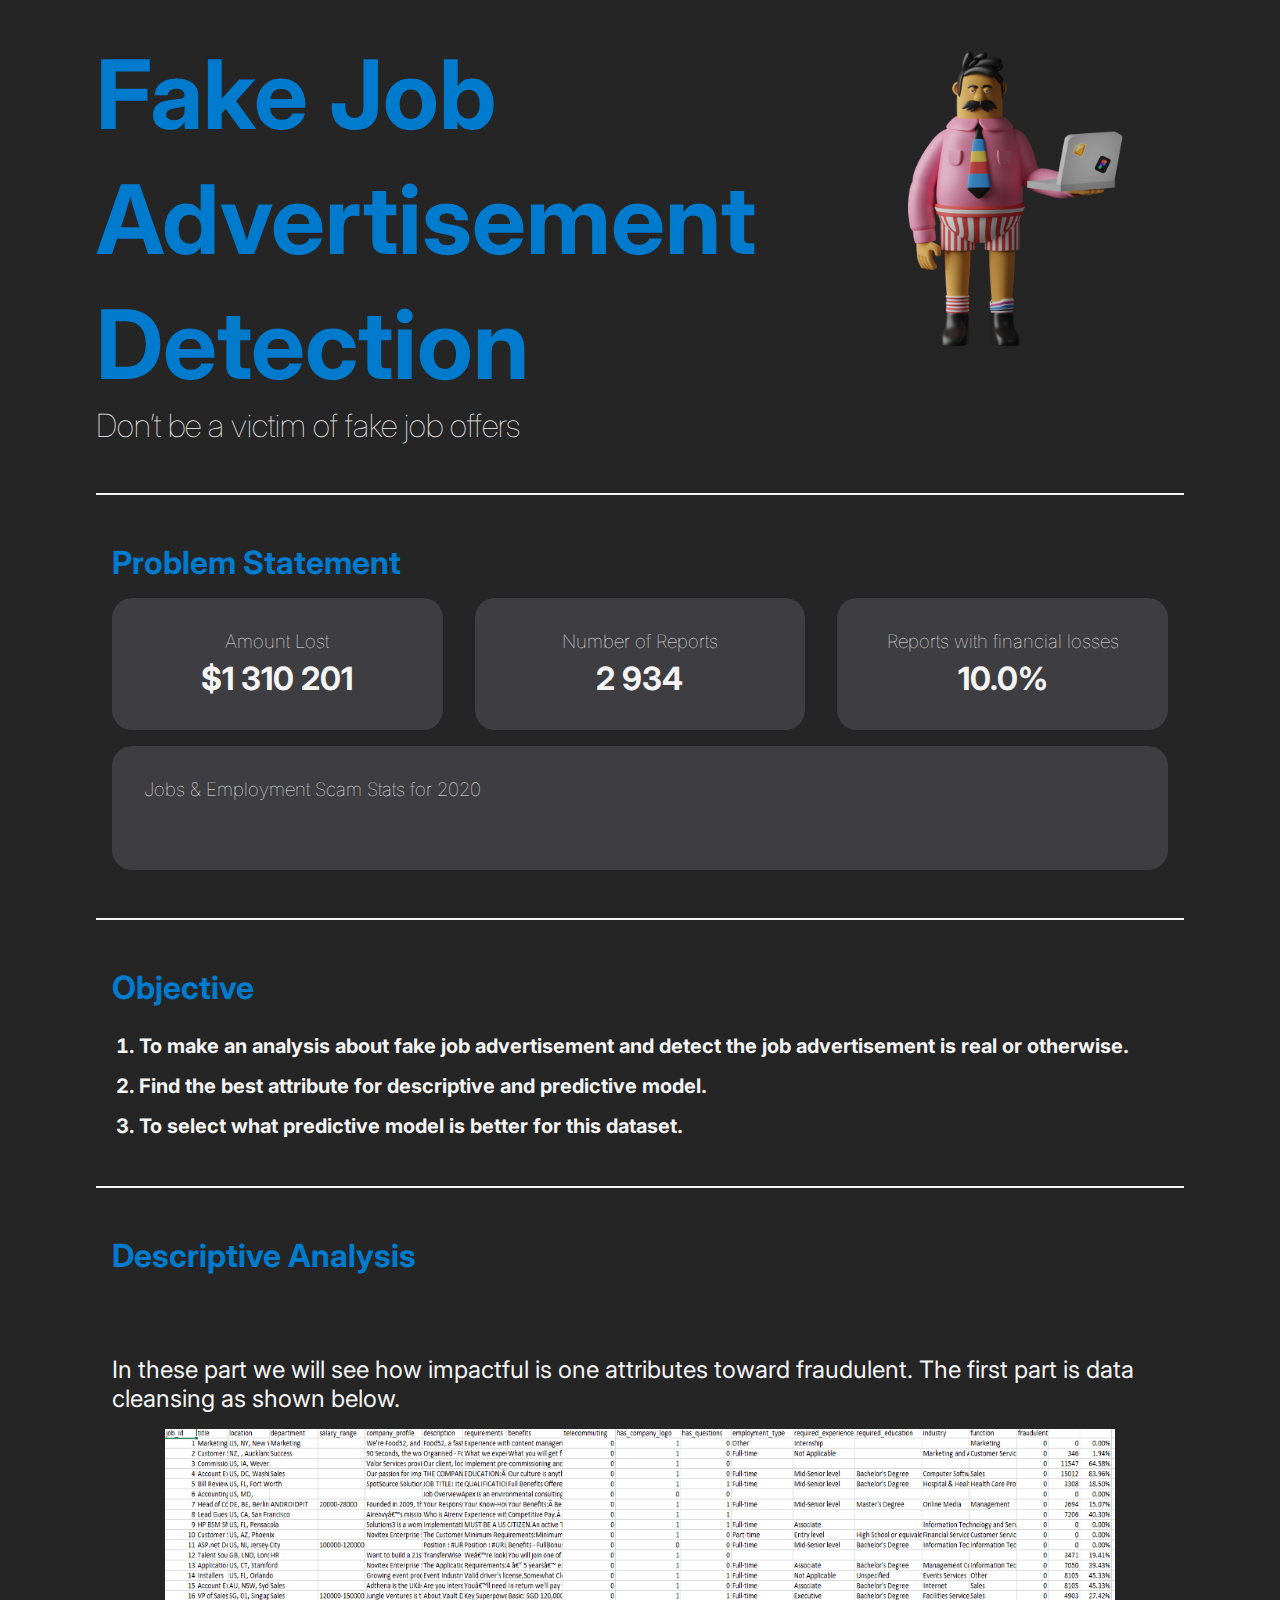
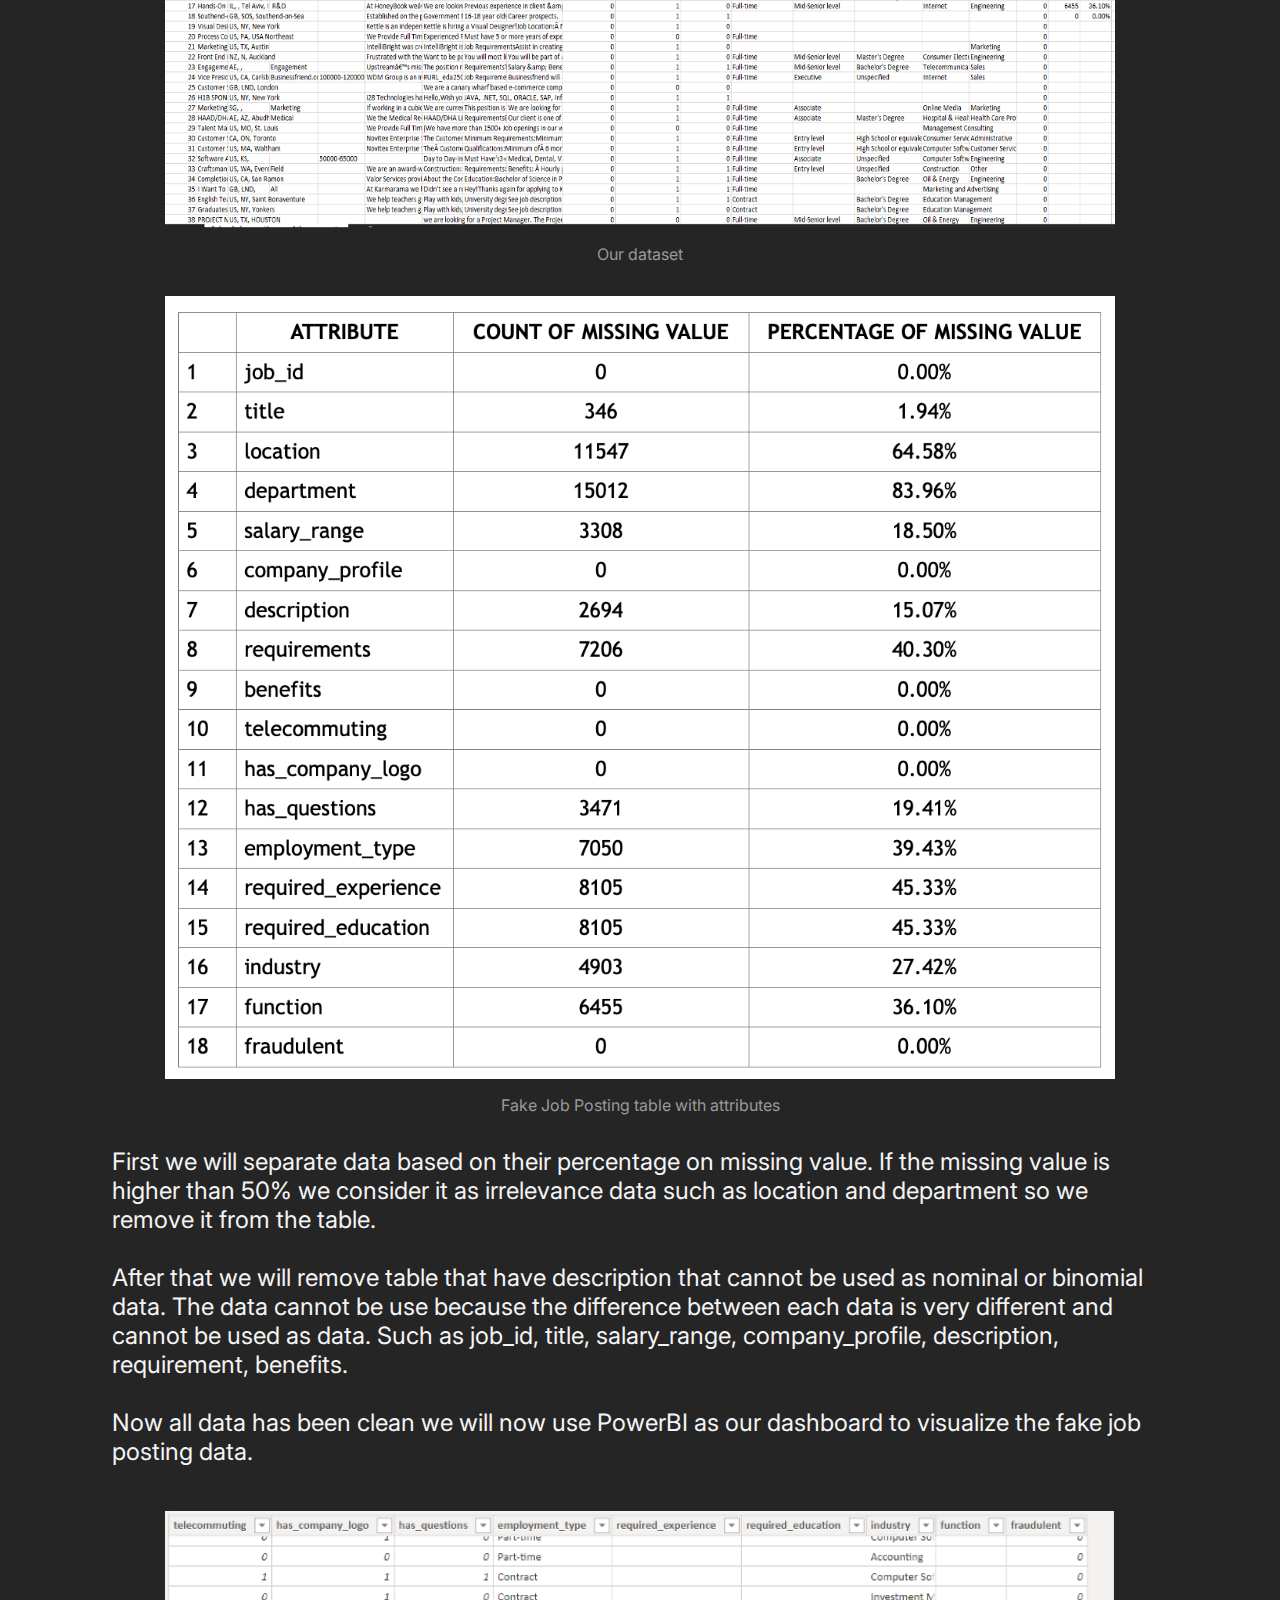
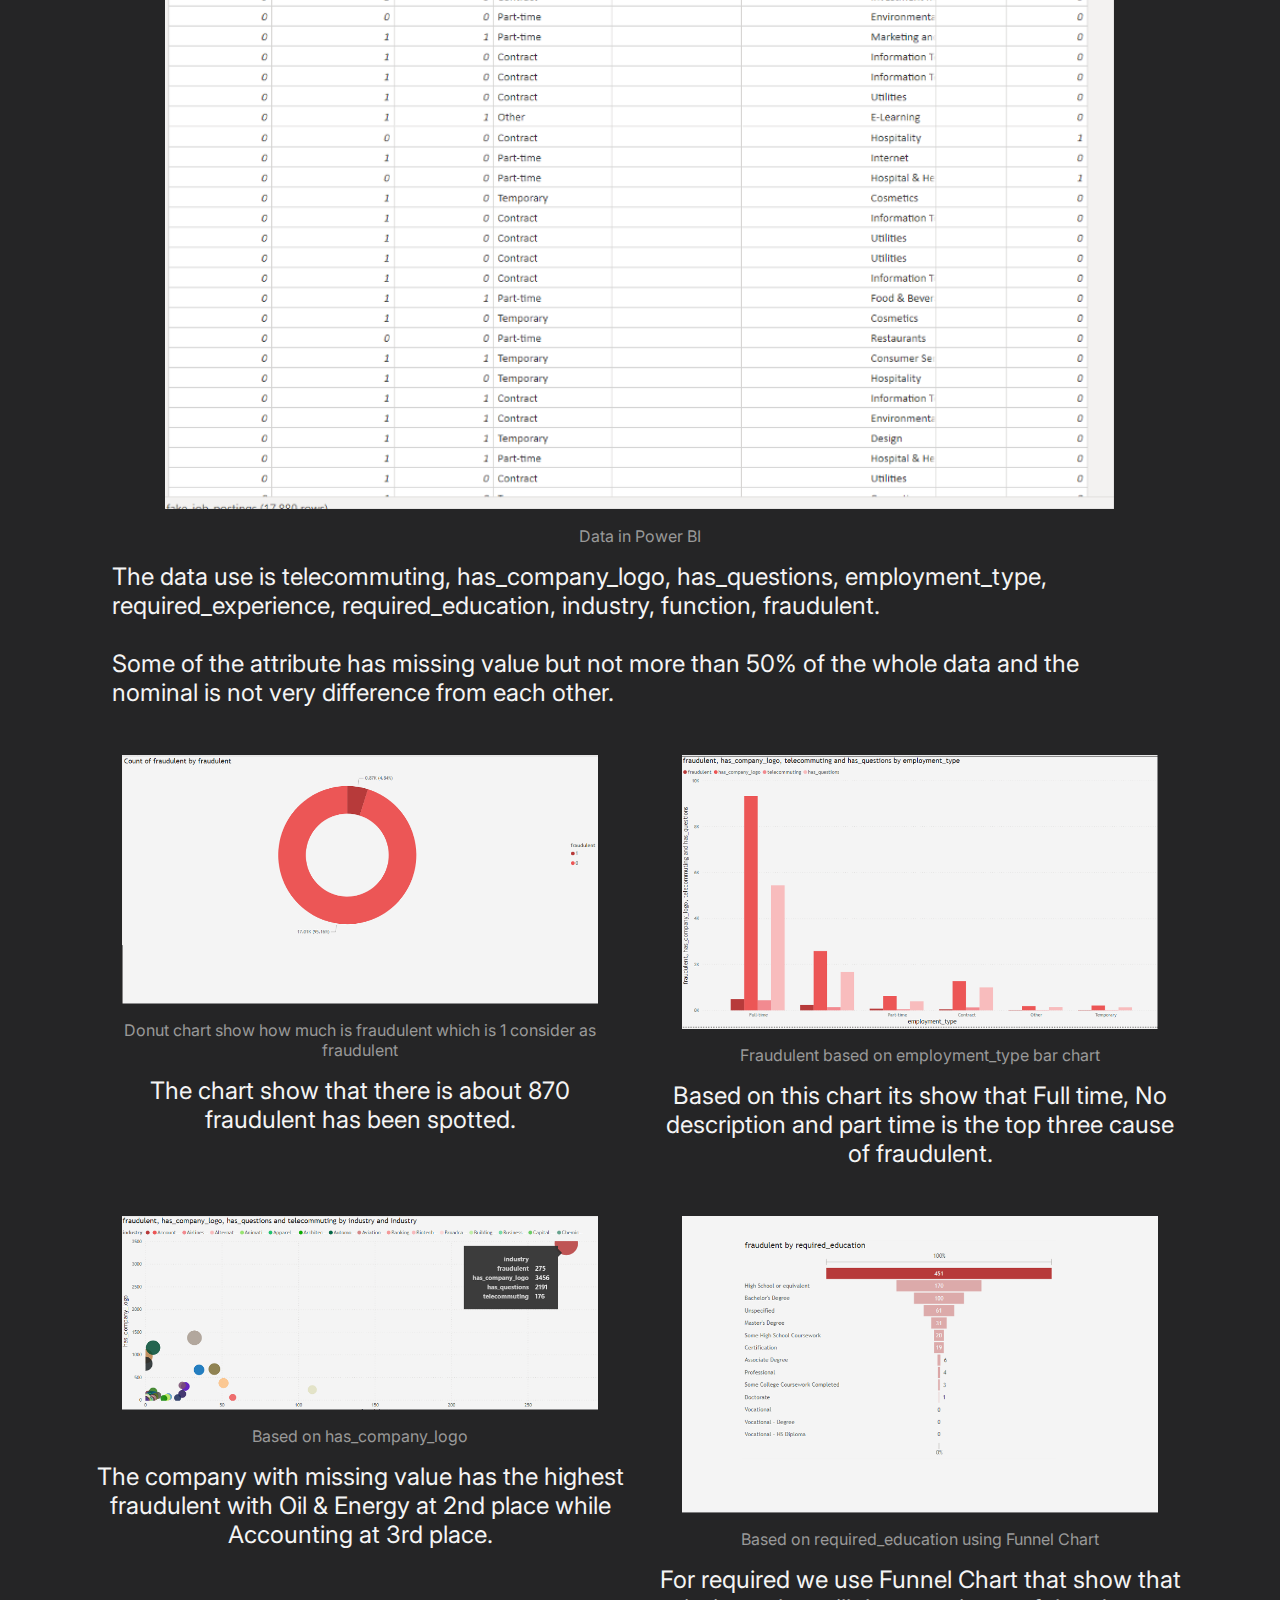
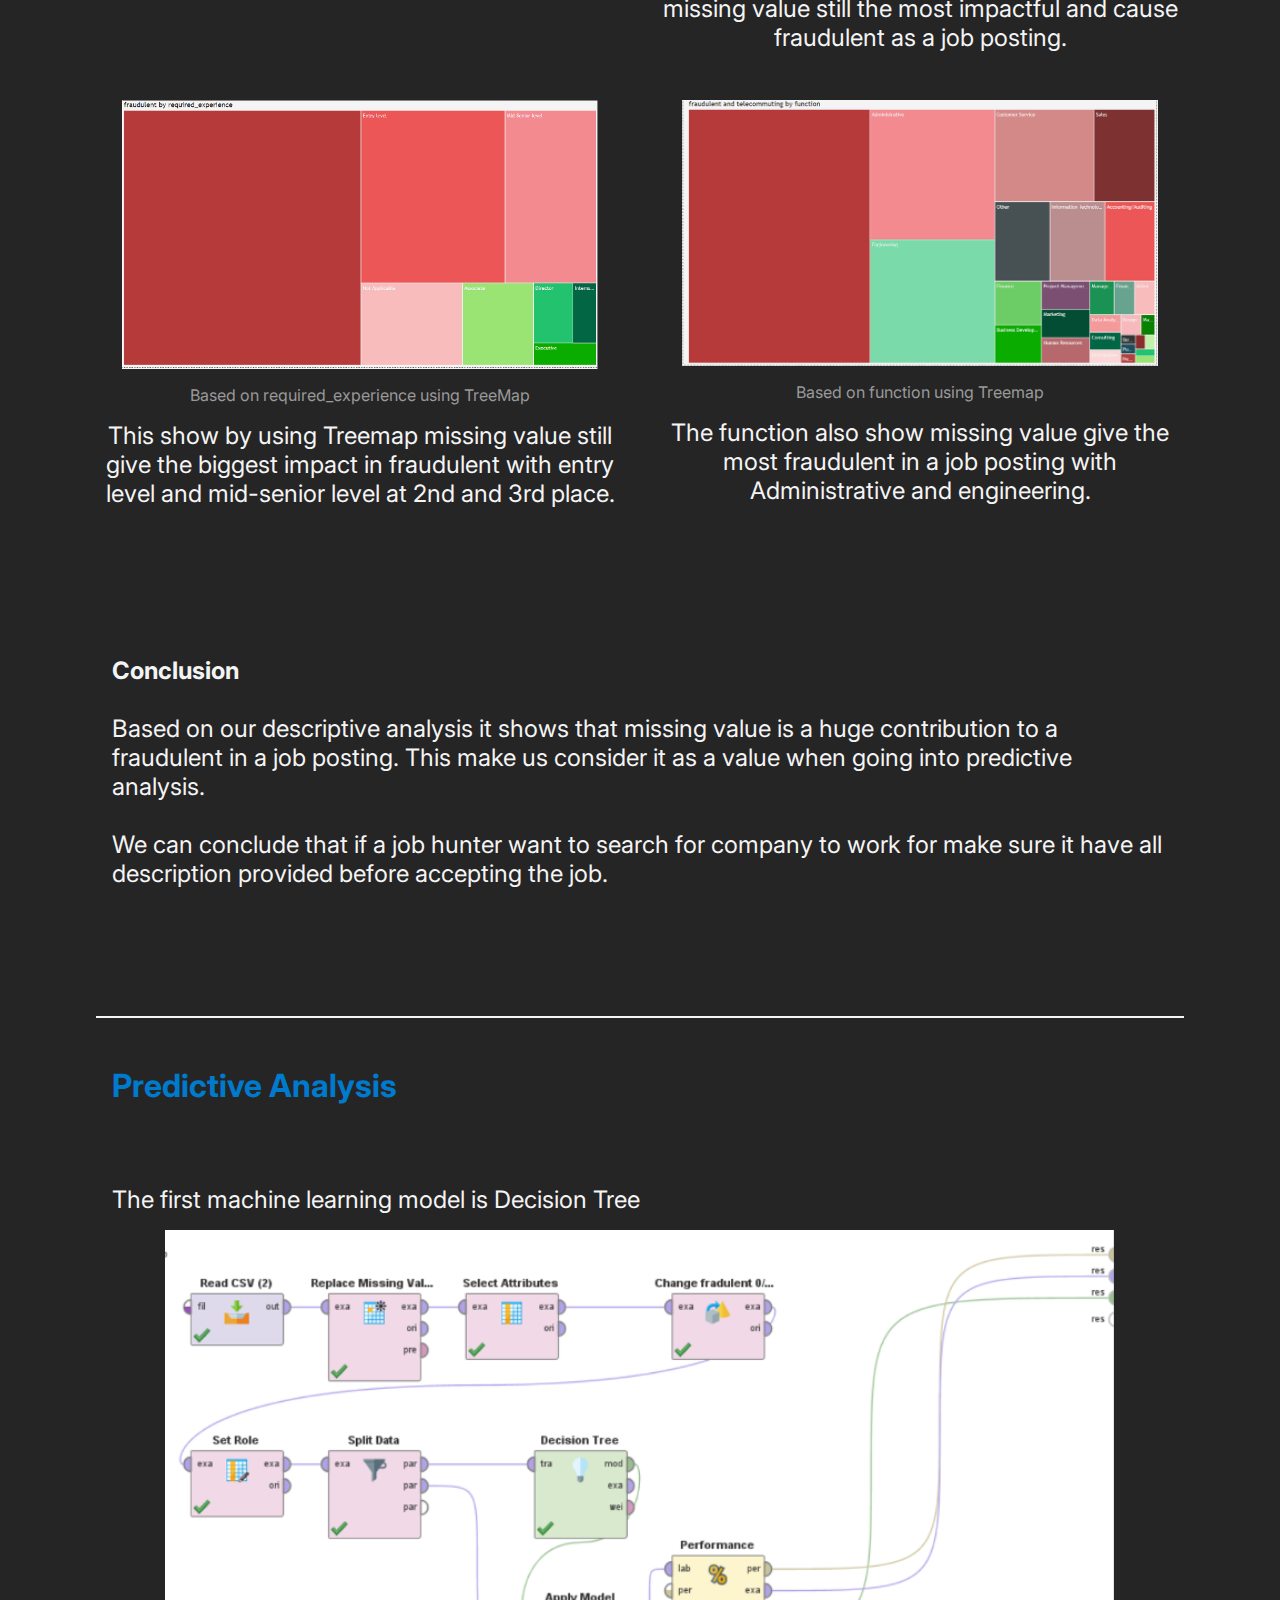
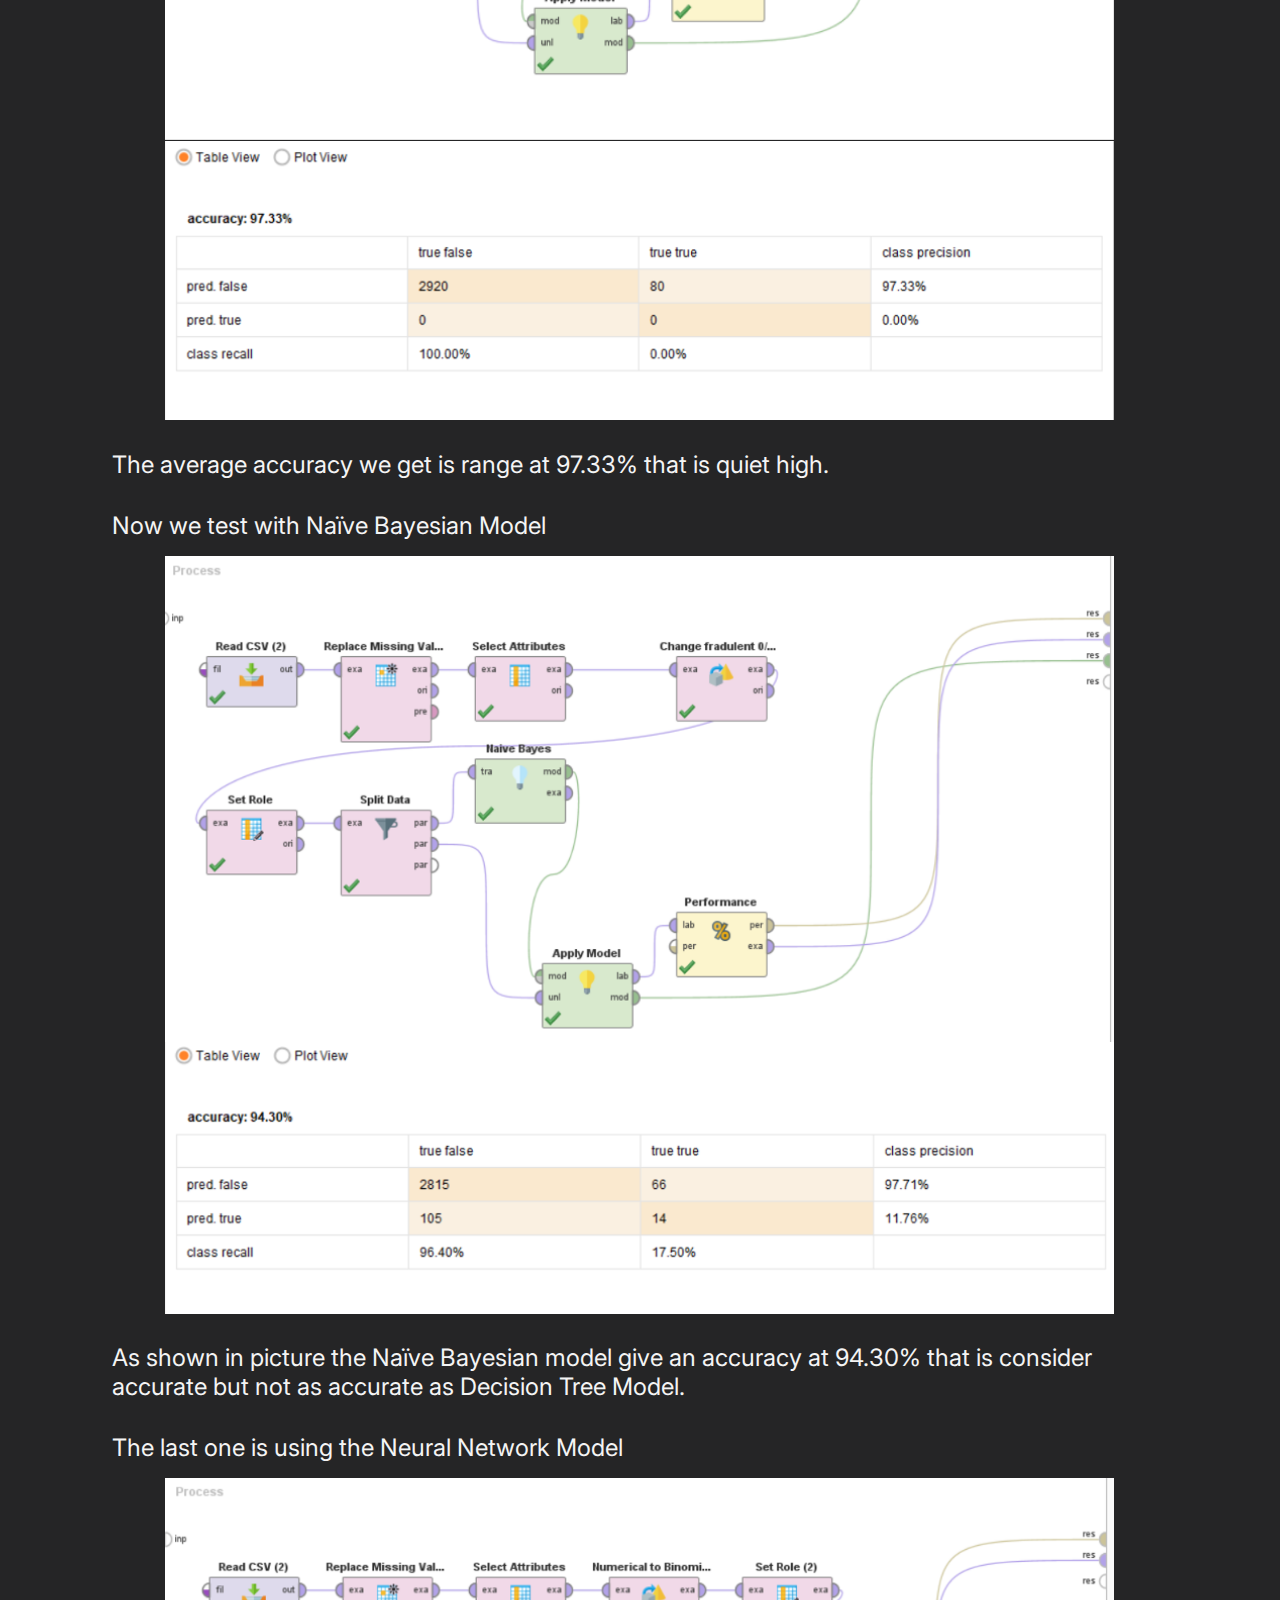
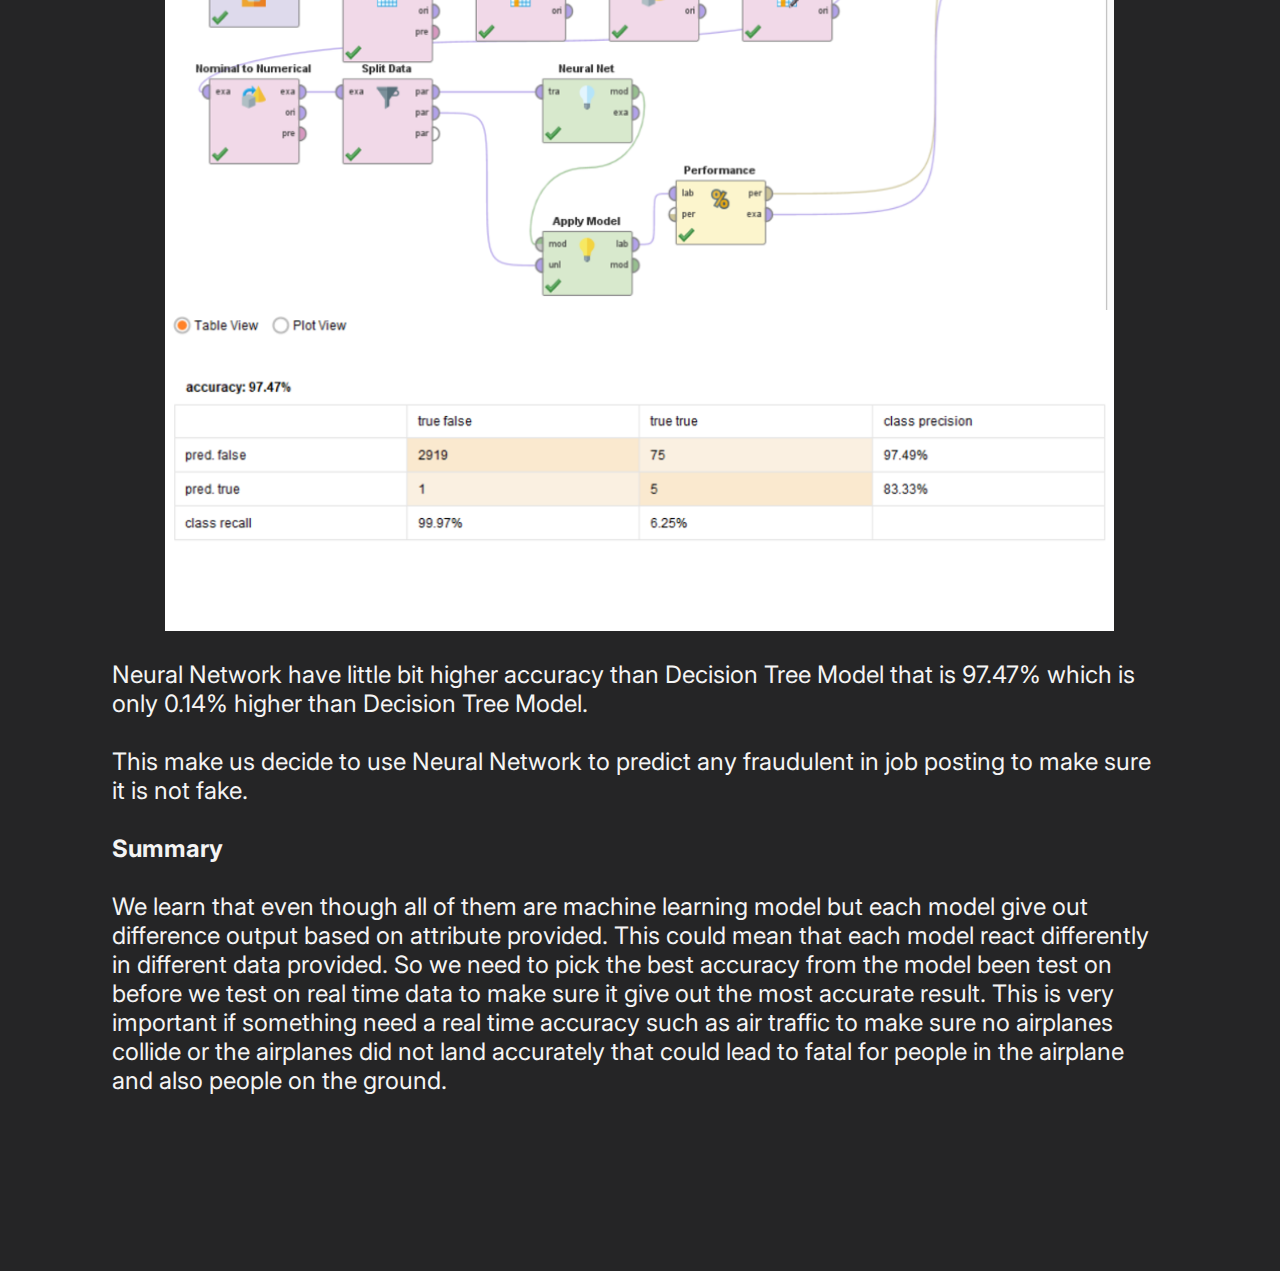
==== commit 4fcef2cb: "add objective" ====
--- a/index.html
+++ b/index.html
@@ -4,7 +4,7 @@
   <meta charset="UTF-8">
   <meta name="viewport" content="width=device-width, initial-scale=1.0">
   <link rel="preconnect" href="https://fonts.gstatic.com">
-  <link href="https://fonts.googleapis.com/css2?family=Inter:wght@200;400&display=swap" rel="stylesheet">
+  <link href="https://fonts.googleapis.com/css2?family=Inter:wght@700;800&display=swap" rel="stylesheet">
   <script src="https://d3js.org/d3.v3.min.js" charset="utf-8"></script>
   <link rel="stylesheet" href="style.css">
   <script src="try.js"></script>
@@ -53,9 +53,9 @@
     <div class="obj">
       <h1>Objective</h1>
       <ol>
-        <h2><li>Lorem ipsum dolor sit amet, consectetur adipiscing elit, sed do eiusmod tempor incididunt ut labore et dolore magna aliqua</li></h2><br>
-        <h2><li>Lorem ipsum dolor sit amet, consectetur adipiscing elit, sed do eiusmod tempor incididunt ut labore et dolore magna aliqua</li></h2><br>
-        <h2><li>Lorem ipsum dolor sit amet, consectetur adipiscing elit, sed do eiusmod tempor incididunt ut labore et dolore magna aliqua</li></h2>
+        <h2><li>To make an analysis about fake job advertisement and detect the job advertisement is real or otherwise.</li></h2><br>
+        <h2><li>Find the best attribute for descriptive and predictive model.</li></h2><br>
+        <h2><li>To select what predictive model is better for this dataset.</li></h2>
       </ol>
     </div>
 
--- a/style.css
+++ b/style.css
@@ -190,8 +190,23 @@
     text-align: center;
   }
 
-
-
-
-
-
+  @media (max-width: 1024px) {
+  
+    .text-lg {
+      font-size: 0.1rem;
+      /* margin-bottom: 1rem; */
+    }
+  
+    .text-md {
+      margin-bottom: 1rem;
+      font-size: 1.2rem;
+      /* color: var(--dark-color); */
+    }
+  
+  }
+
+
+
+
+
+
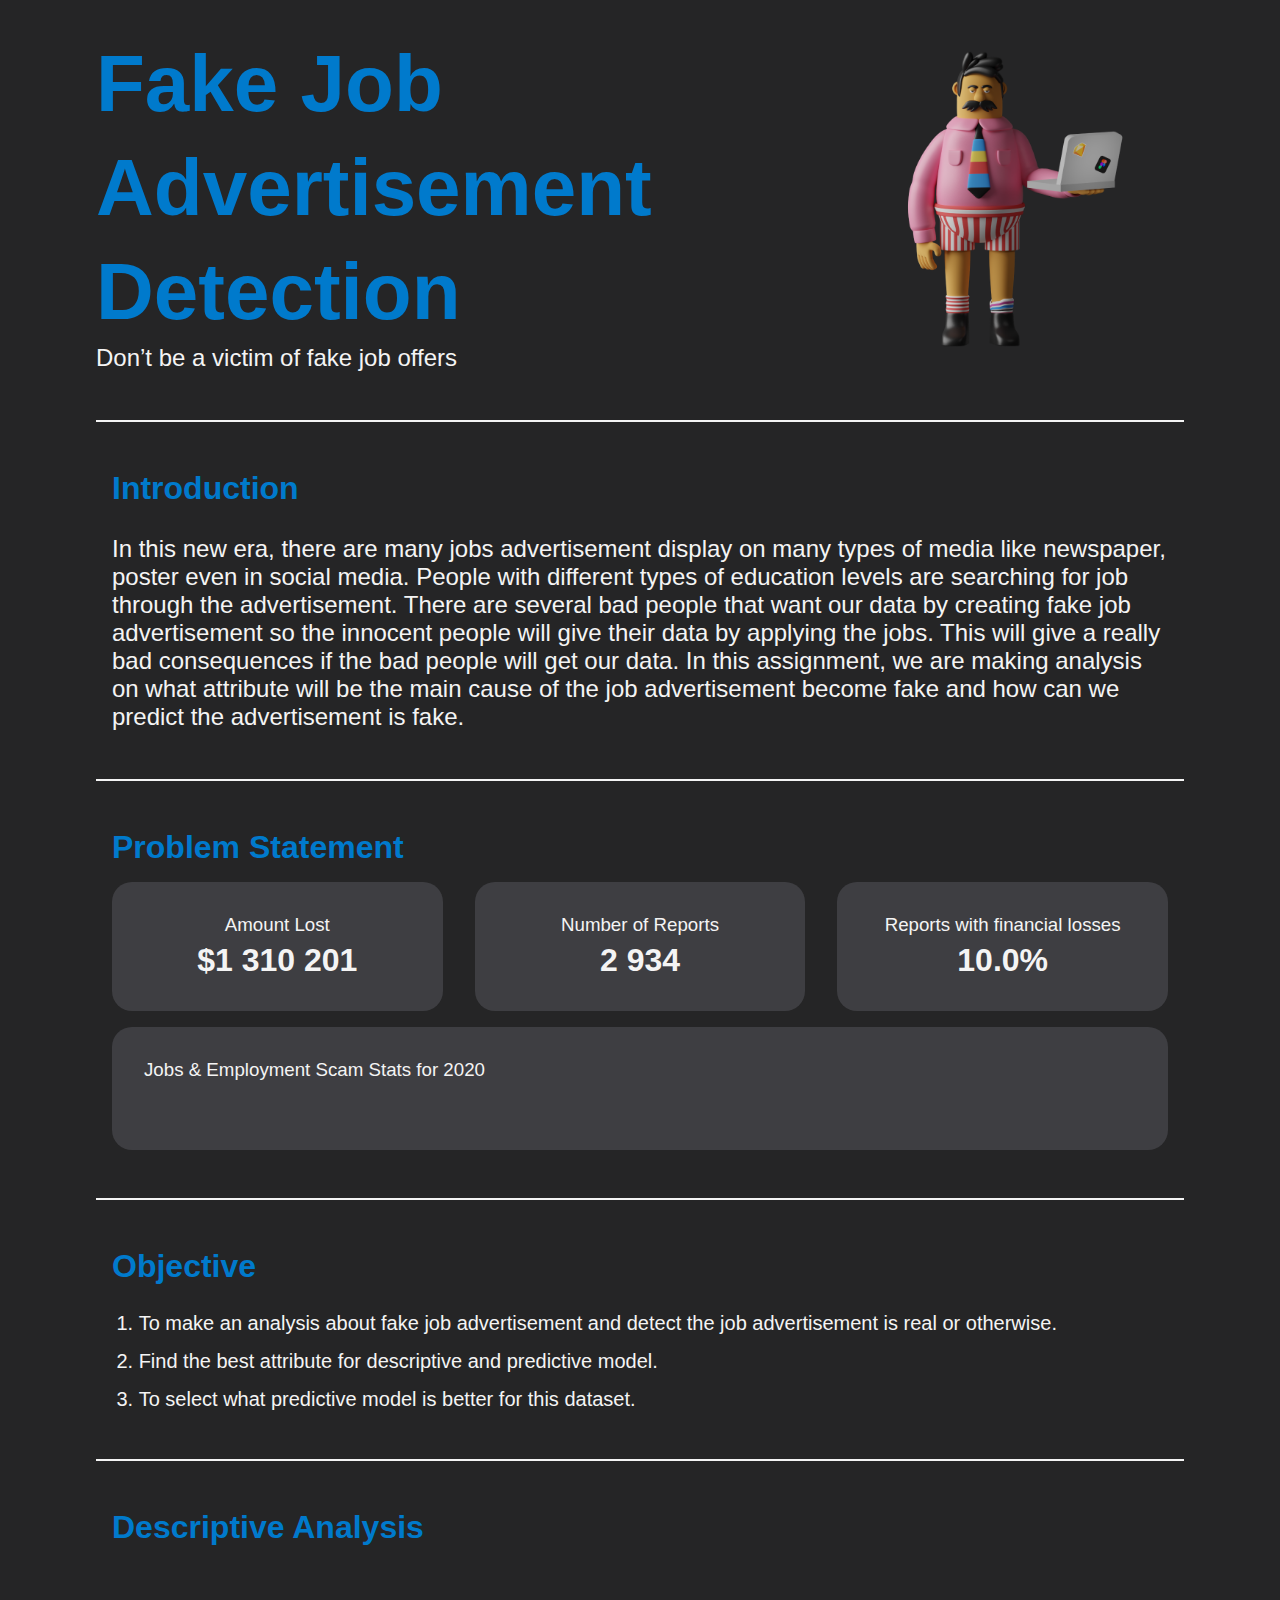
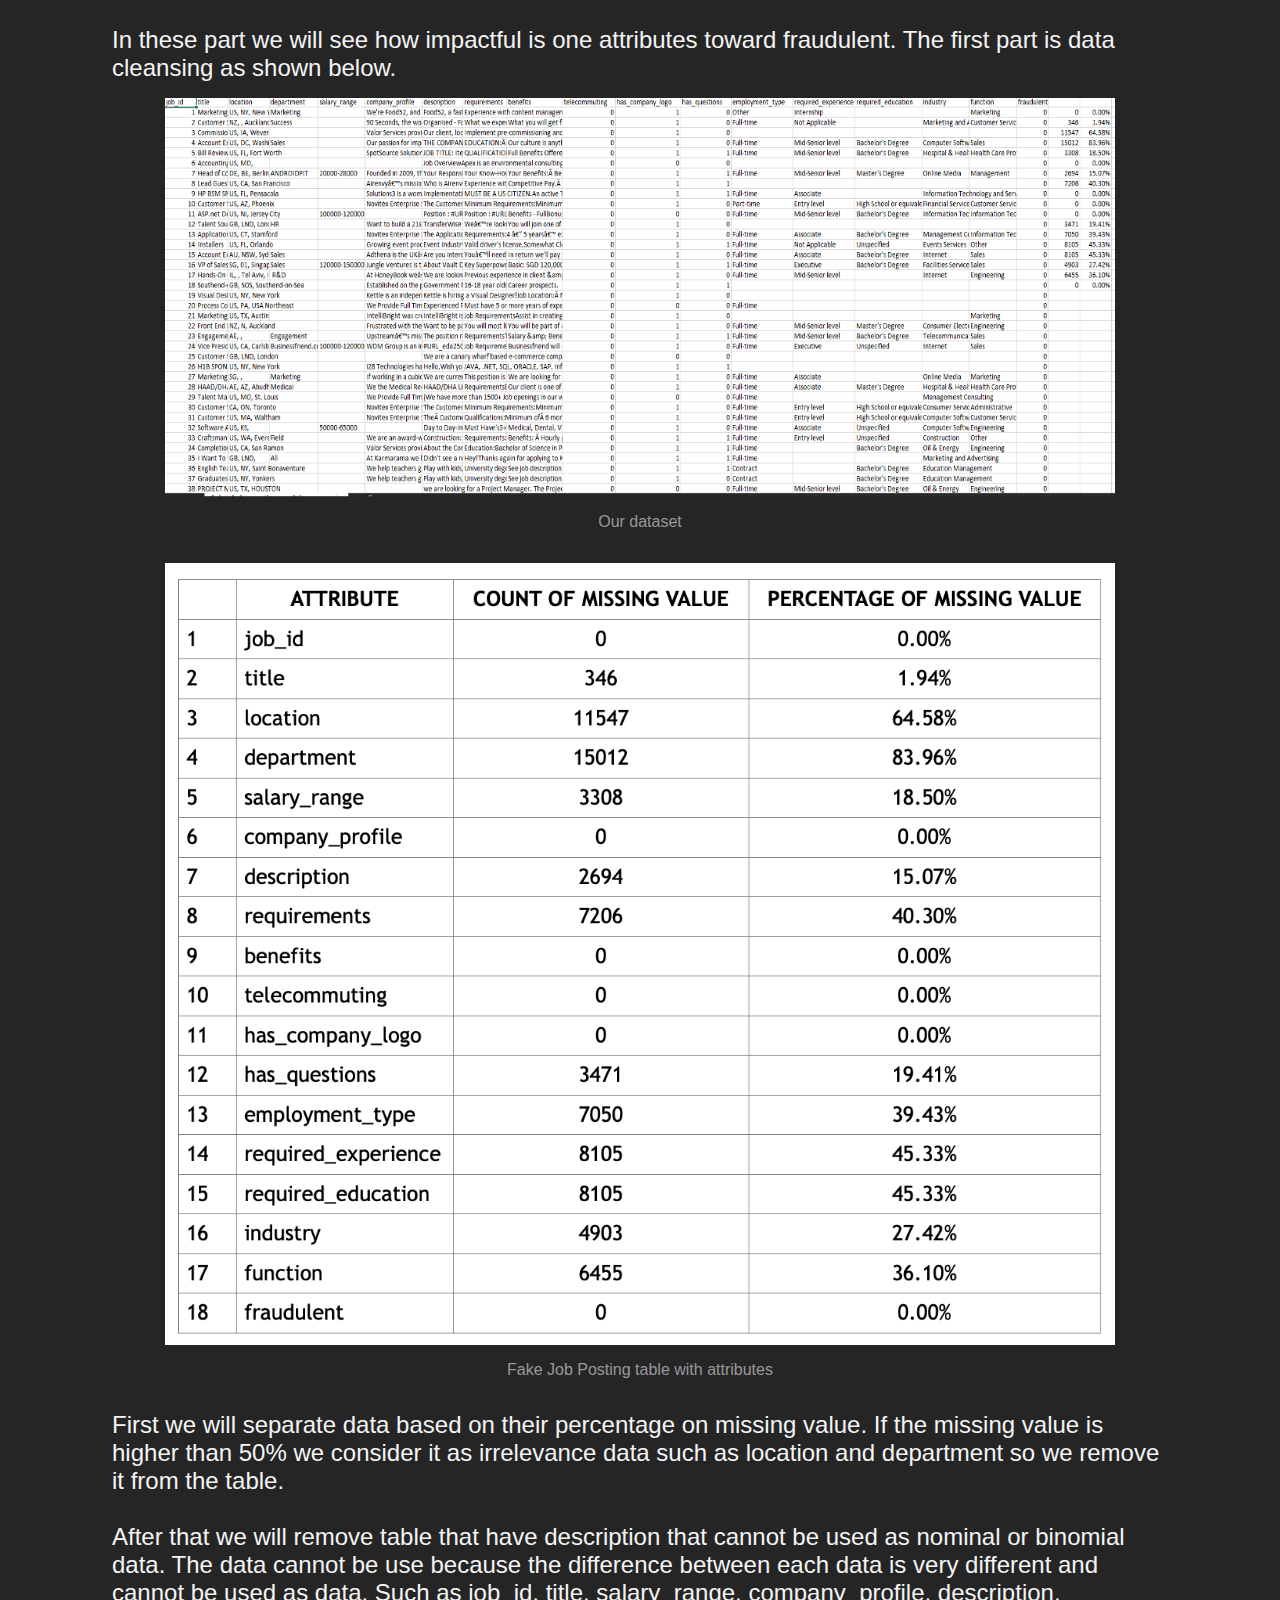
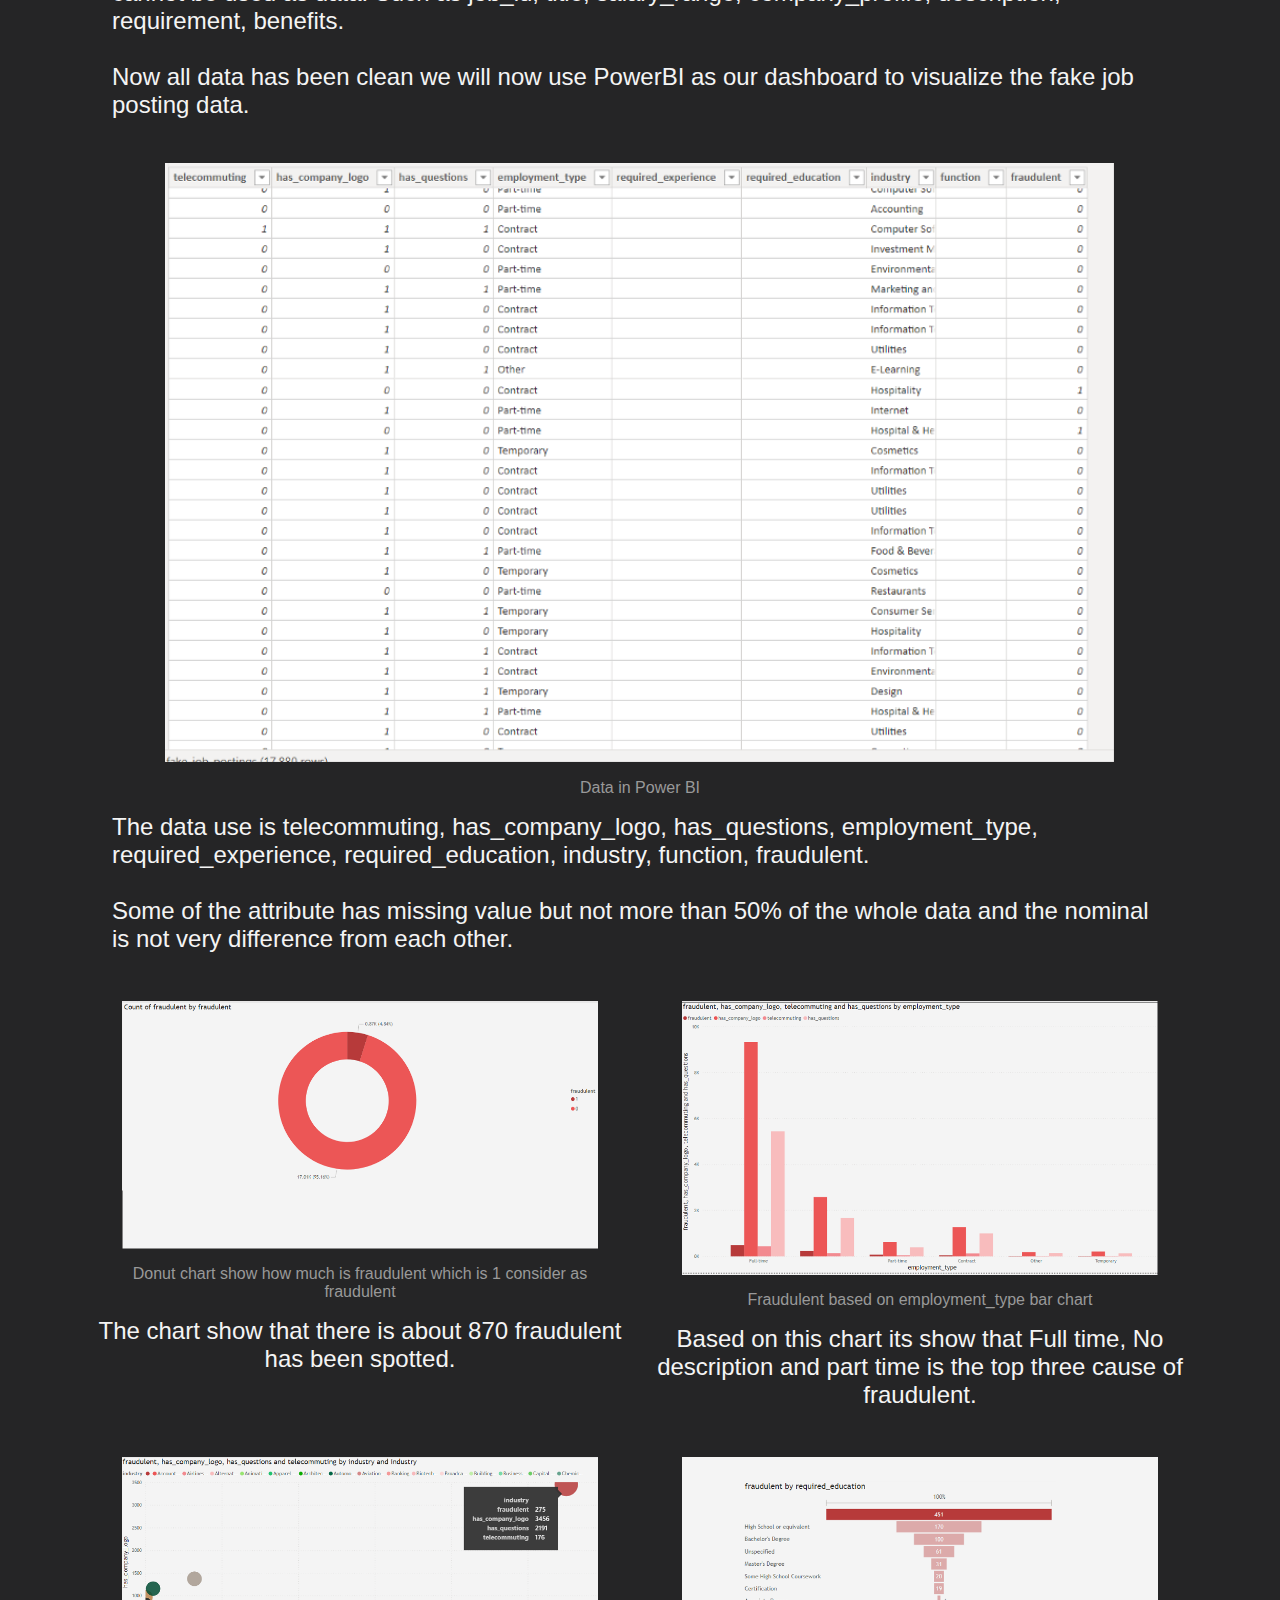
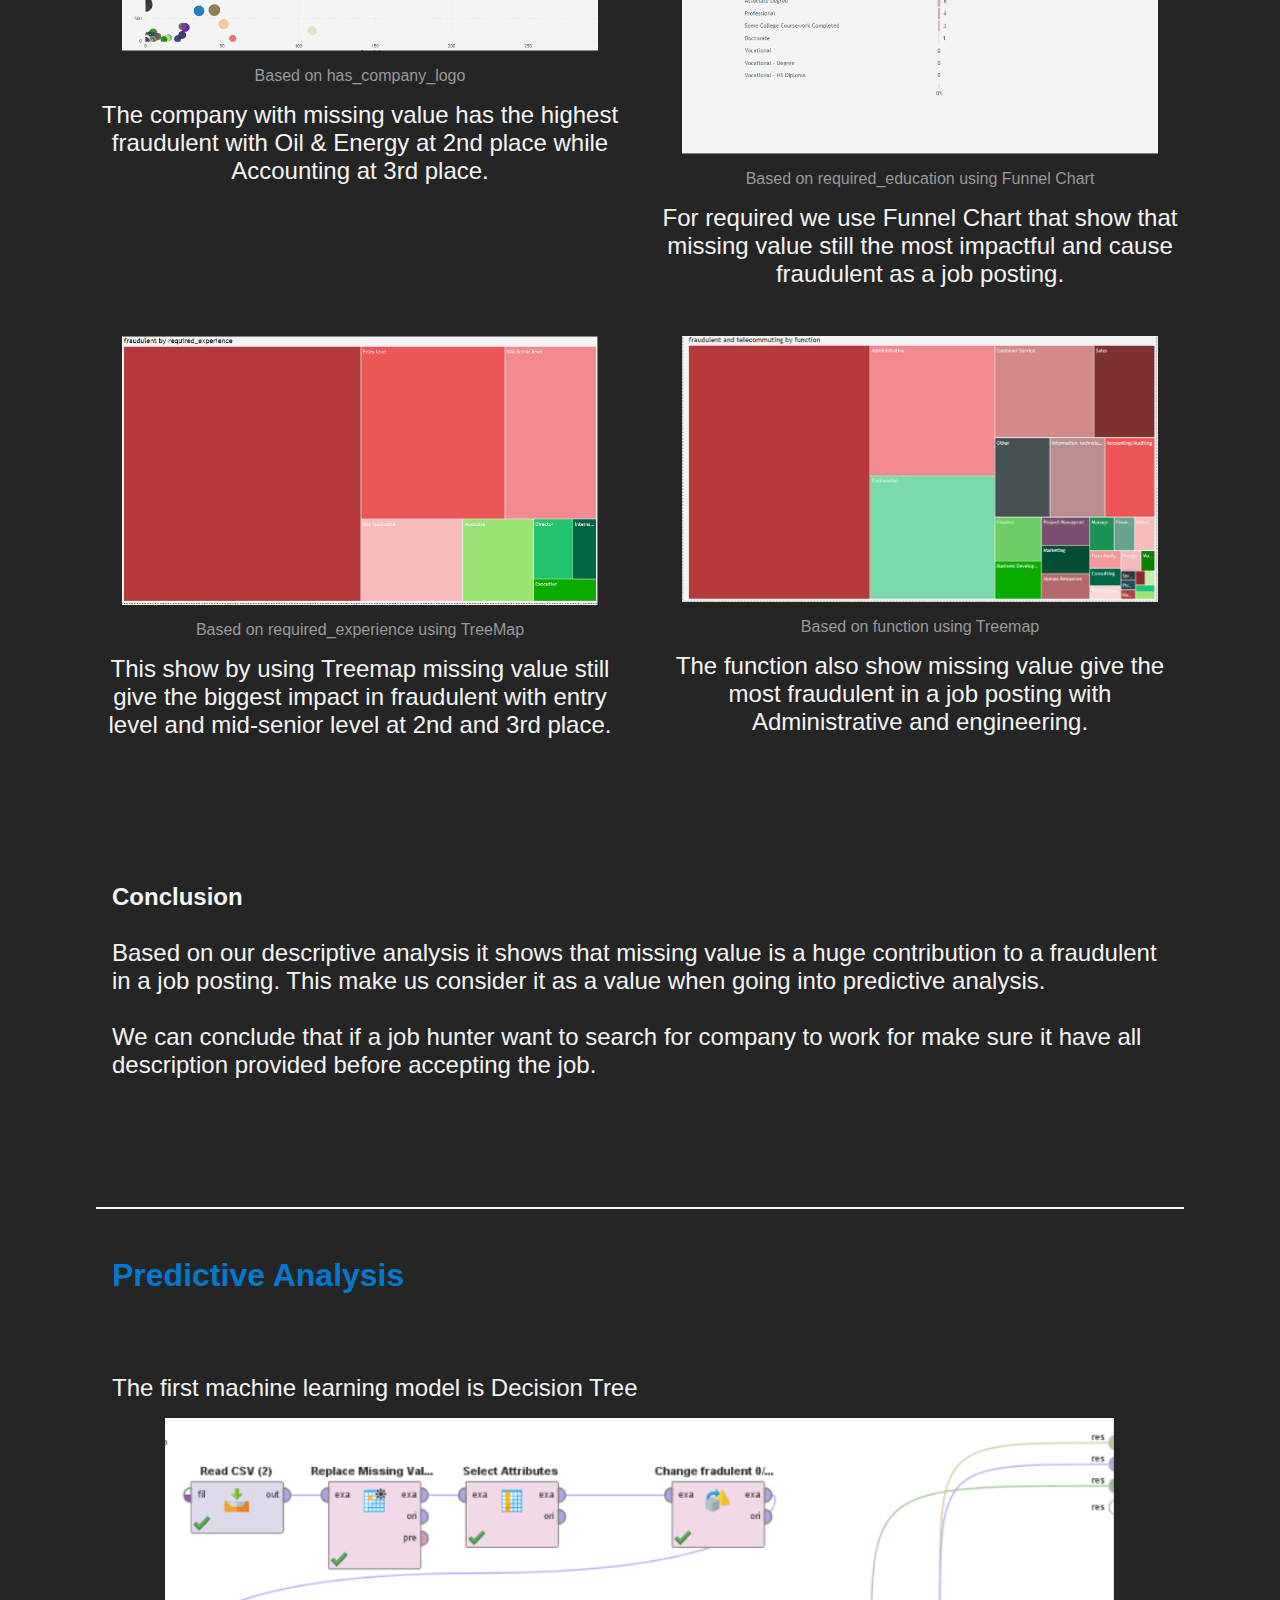
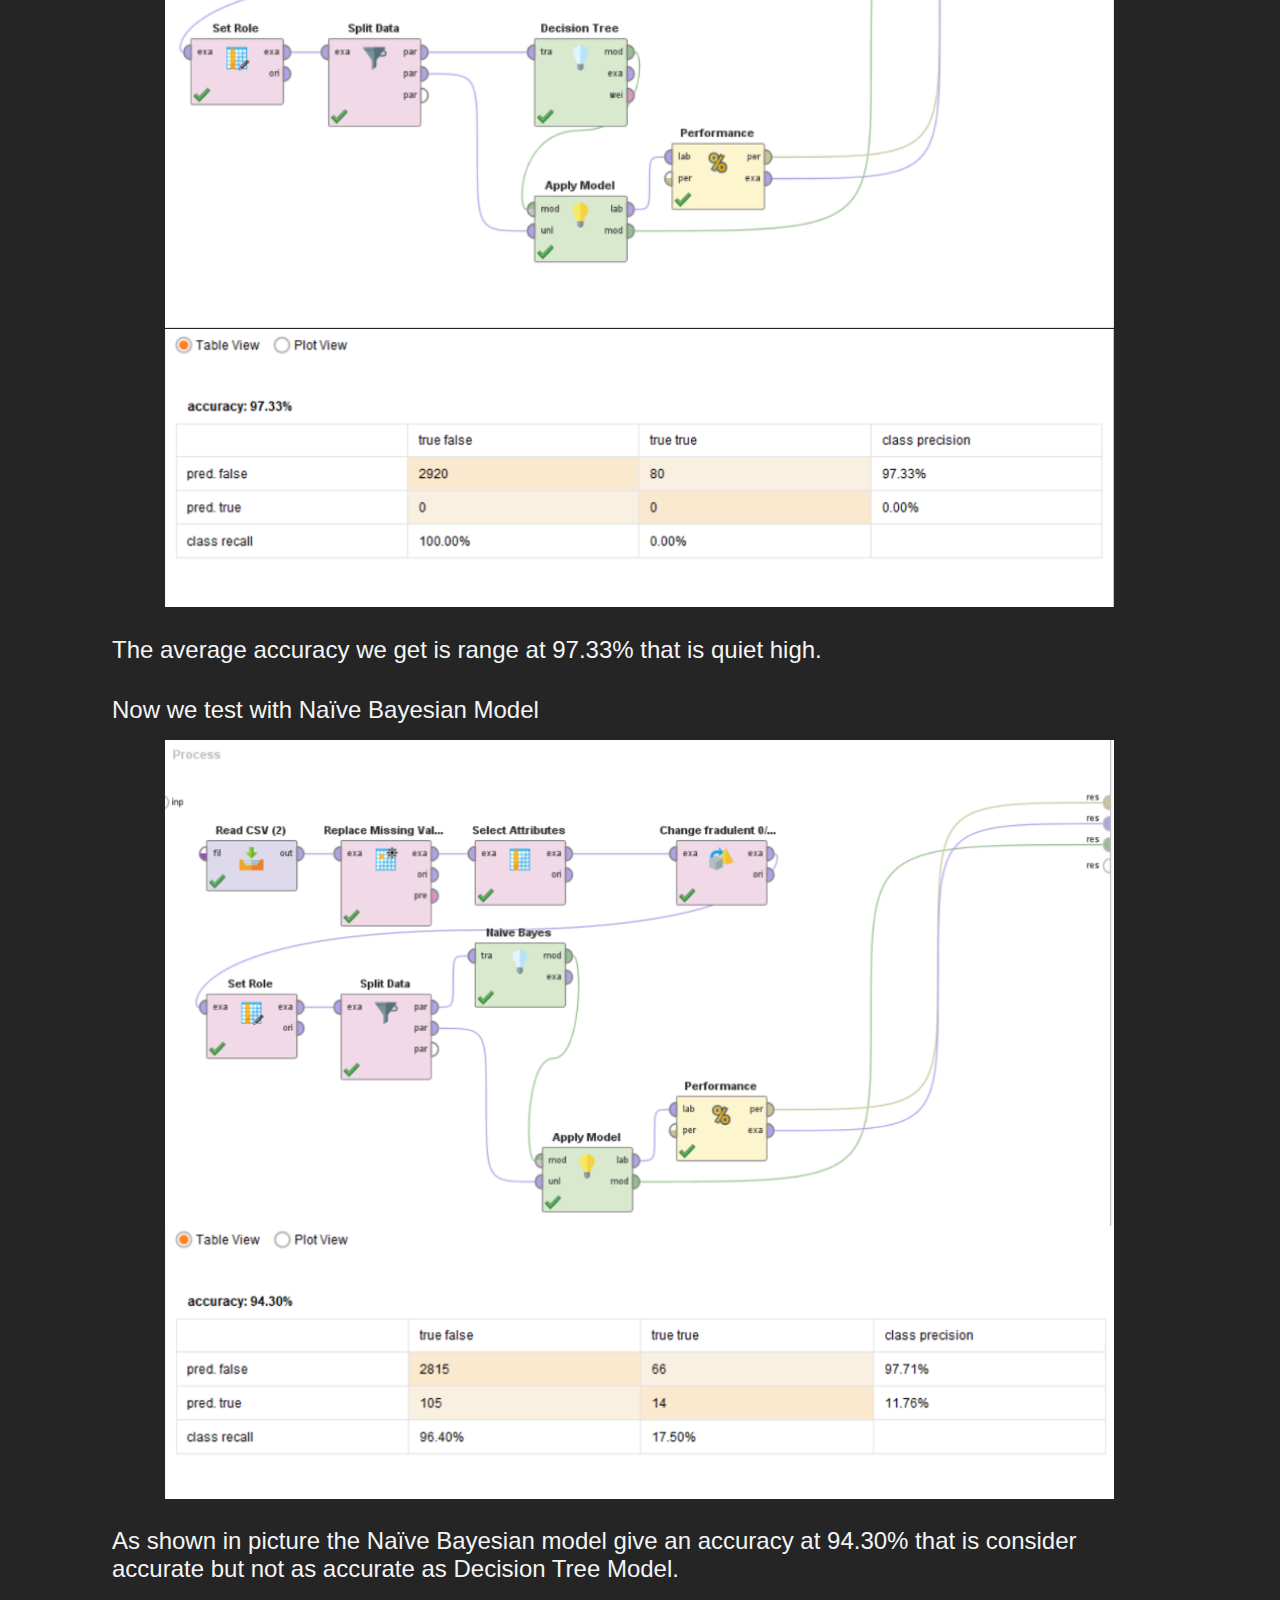
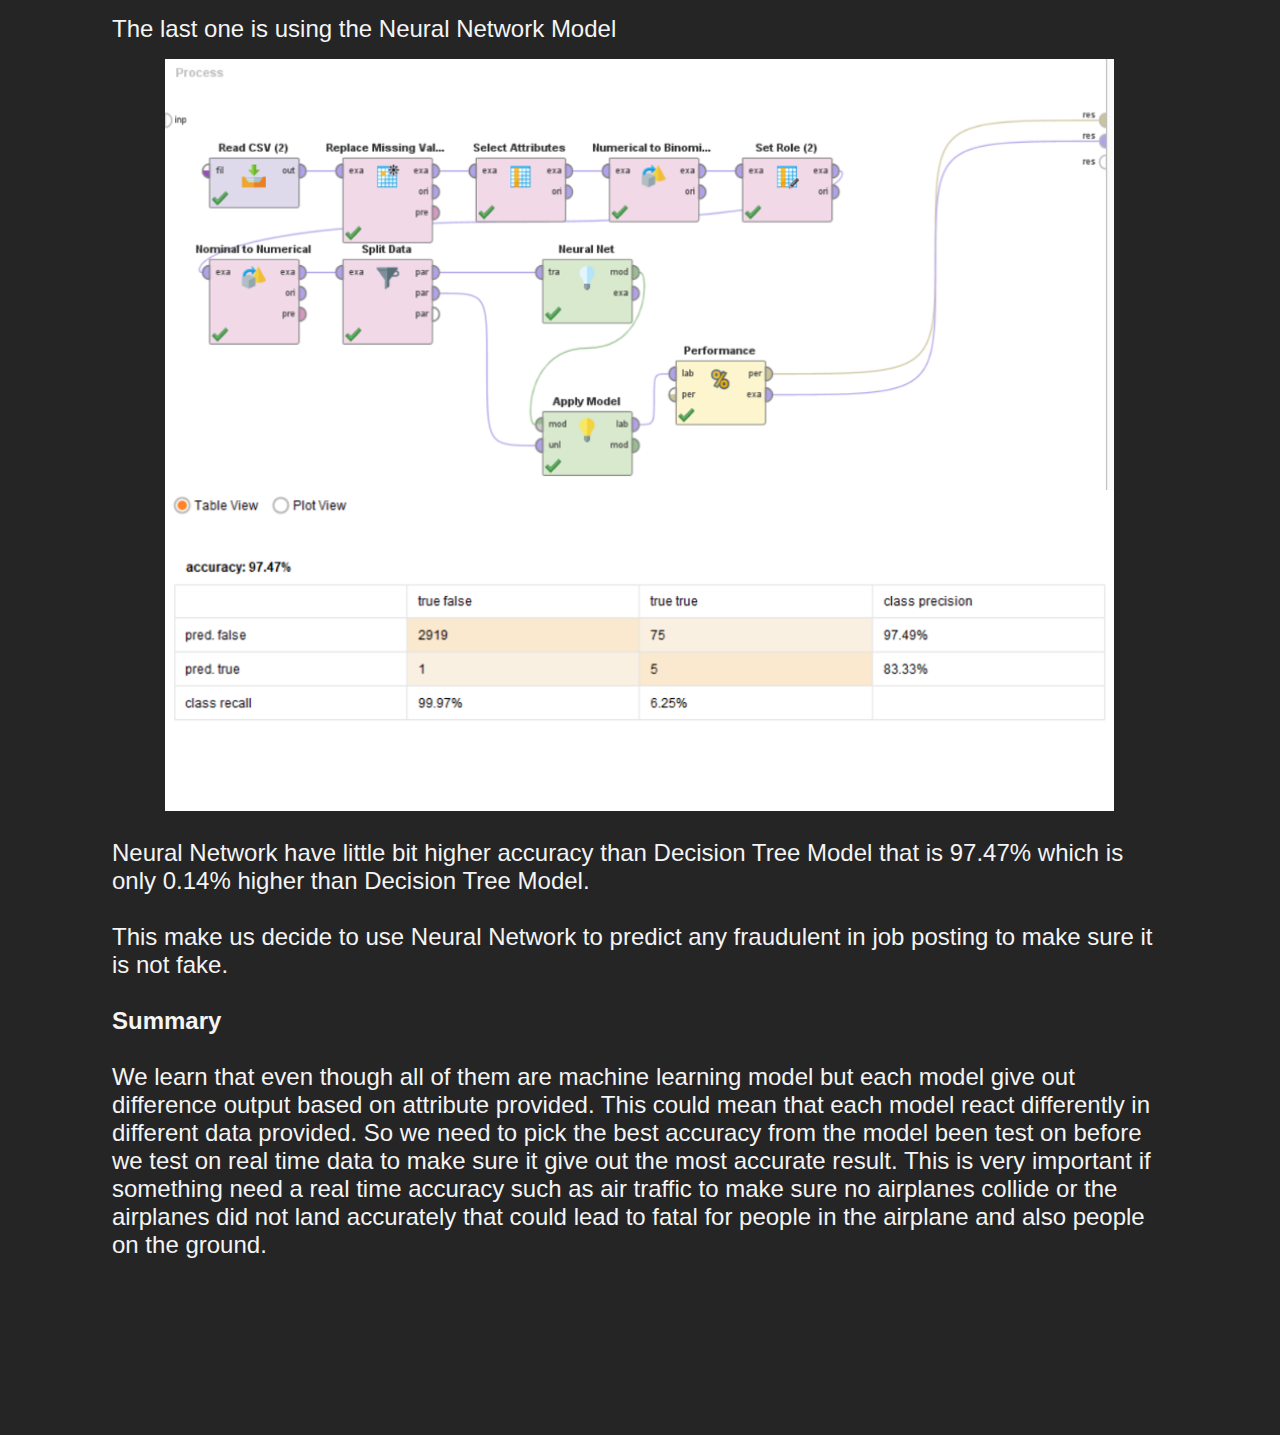
==== commit 1435a106: "add intro" ====
--- a/index.html
+++ b/index.html
@@ -3,8 +3,6 @@
 <head>
   <meta charset="UTF-8">
   <meta name="viewport" content="width=device-width, initial-scale=1.0">
-  <link rel="preconnect" href="https://fonts.gstatic.com">
-  <link href="https://fonts.googleapis.com/css2?family=Inter:wght@700;800&display=swap" rel="stylesheet">
   <script src="https://d3js.org/d3.v3.min.js" charset="utf-8"></script>
   <link rel="stylesheet" href="style.css">
   <script src="try.js"></script>
@@ -24,6 +22,13 @@
 
     <div class="line"></div>
 
+    <div class="obj">
+      <h1>Introduction</h1>
+        <h2><br>In this new era, there are many jobs advertisement display on many types of media like newspaper, poster even in social media. People with different types of education levels are searching for job through the advertisement. There are several bad people that want our data by creating fake job advertisement so the innocent people will give their data by applying the jobs. This will give a really bad consequences if the bad people will get our data. In this assignment, we are making analysis on what attribute will be the main cause of the job advertisement become fake and how can we predict the advertisement is fake.</h2>
+    </div>
+
+    <div class="line"></div>
+
     <div class="ps">
       <h1>Problem Statement</h1>
     </div>
--- a/style.css
+++ b/style.css
@@ -14,6 +14,11 @@
   color: var(--primary-color);
 }
 
+h2 {
+  color: var(--tertiary-color);
+  font-weight: 1px;
+}
+
 ol {
   color: var(--tertiary-color);
   margin: 2em;
@@ -21,7 +26,8 @@
 }
 
 body {
-	font-family: 'Inter', sans-serif;
+  /* font-family: 'Inter', sans-serif; */
+  font-family: Tahoma, Verdana, sans-serif;
 	-webkit-font-smoothing: antialiased;
 	background: #252526;
 }
@@ -51,14 +57,14 @@
 }
 
 .left-header h1 {
-  font-size: 6rem;
+  font-size: 5rem;
   line-height: 1.3em;
 }
 
-.left-header h2 {
+.left-header h2, .obj h2 {
   color: var(--tertiary-color);
   font-weight: lighter;
-  font-size: 2em;
+  font-size: 1.5em;
 }
 
 .line{
@@ -180,33 +186,16 @@
     font-size: 1.2rem;
   }
 
-  .text-center {
-    text-align: center;
-  }
-
   .text-dark {
     color: #999;
     margin: 1em;
     text-align: center;
   }
 
-  @media (max-width: 1024px) {
-  
-    .text-lg {
-      font-size: 0.1rem;
-      /* margin-bottom: 1rem; */
-    }
-  
-    .text-md {
-      margin-bottom: 1rem;
-      font-size: 1.2rem;
-      /* color: var(--dark-color); */
-    }
-  
-  }
-
-
-
-
-
-
+
+
+
+
+
+
+
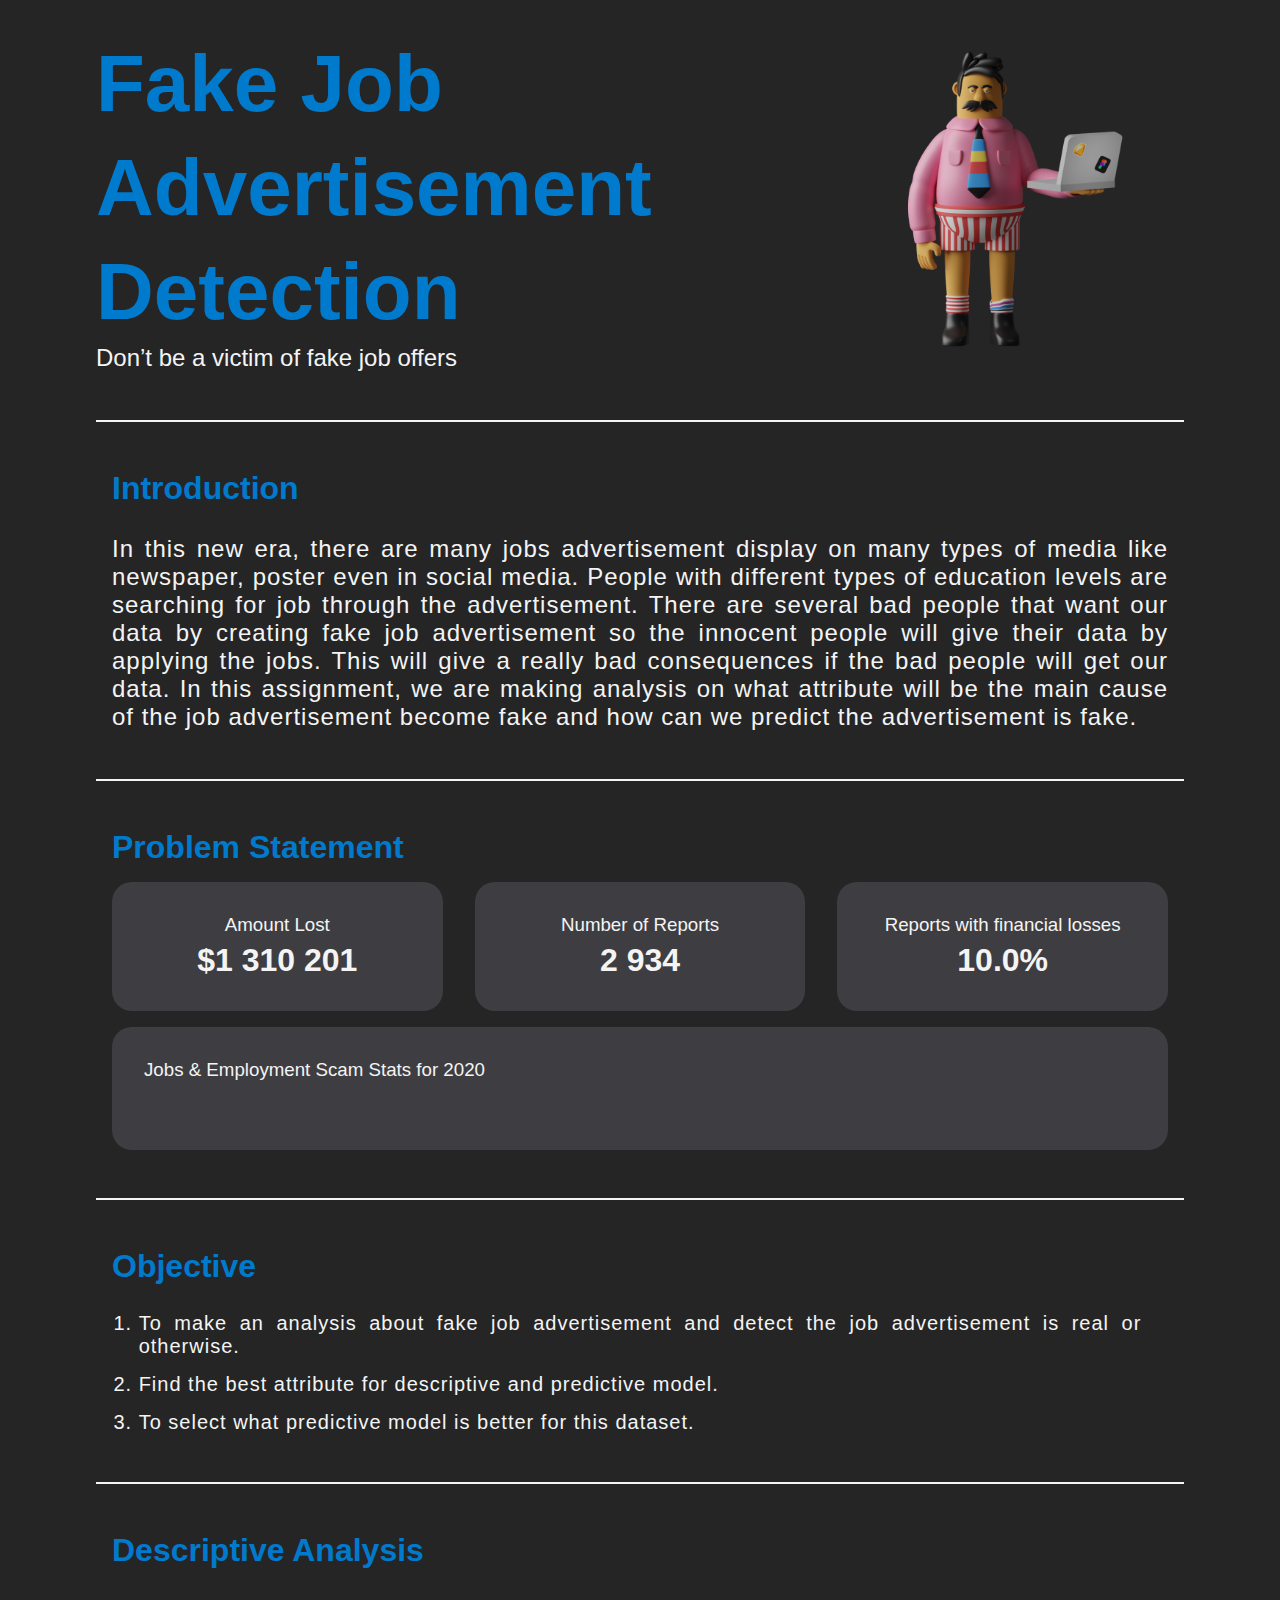
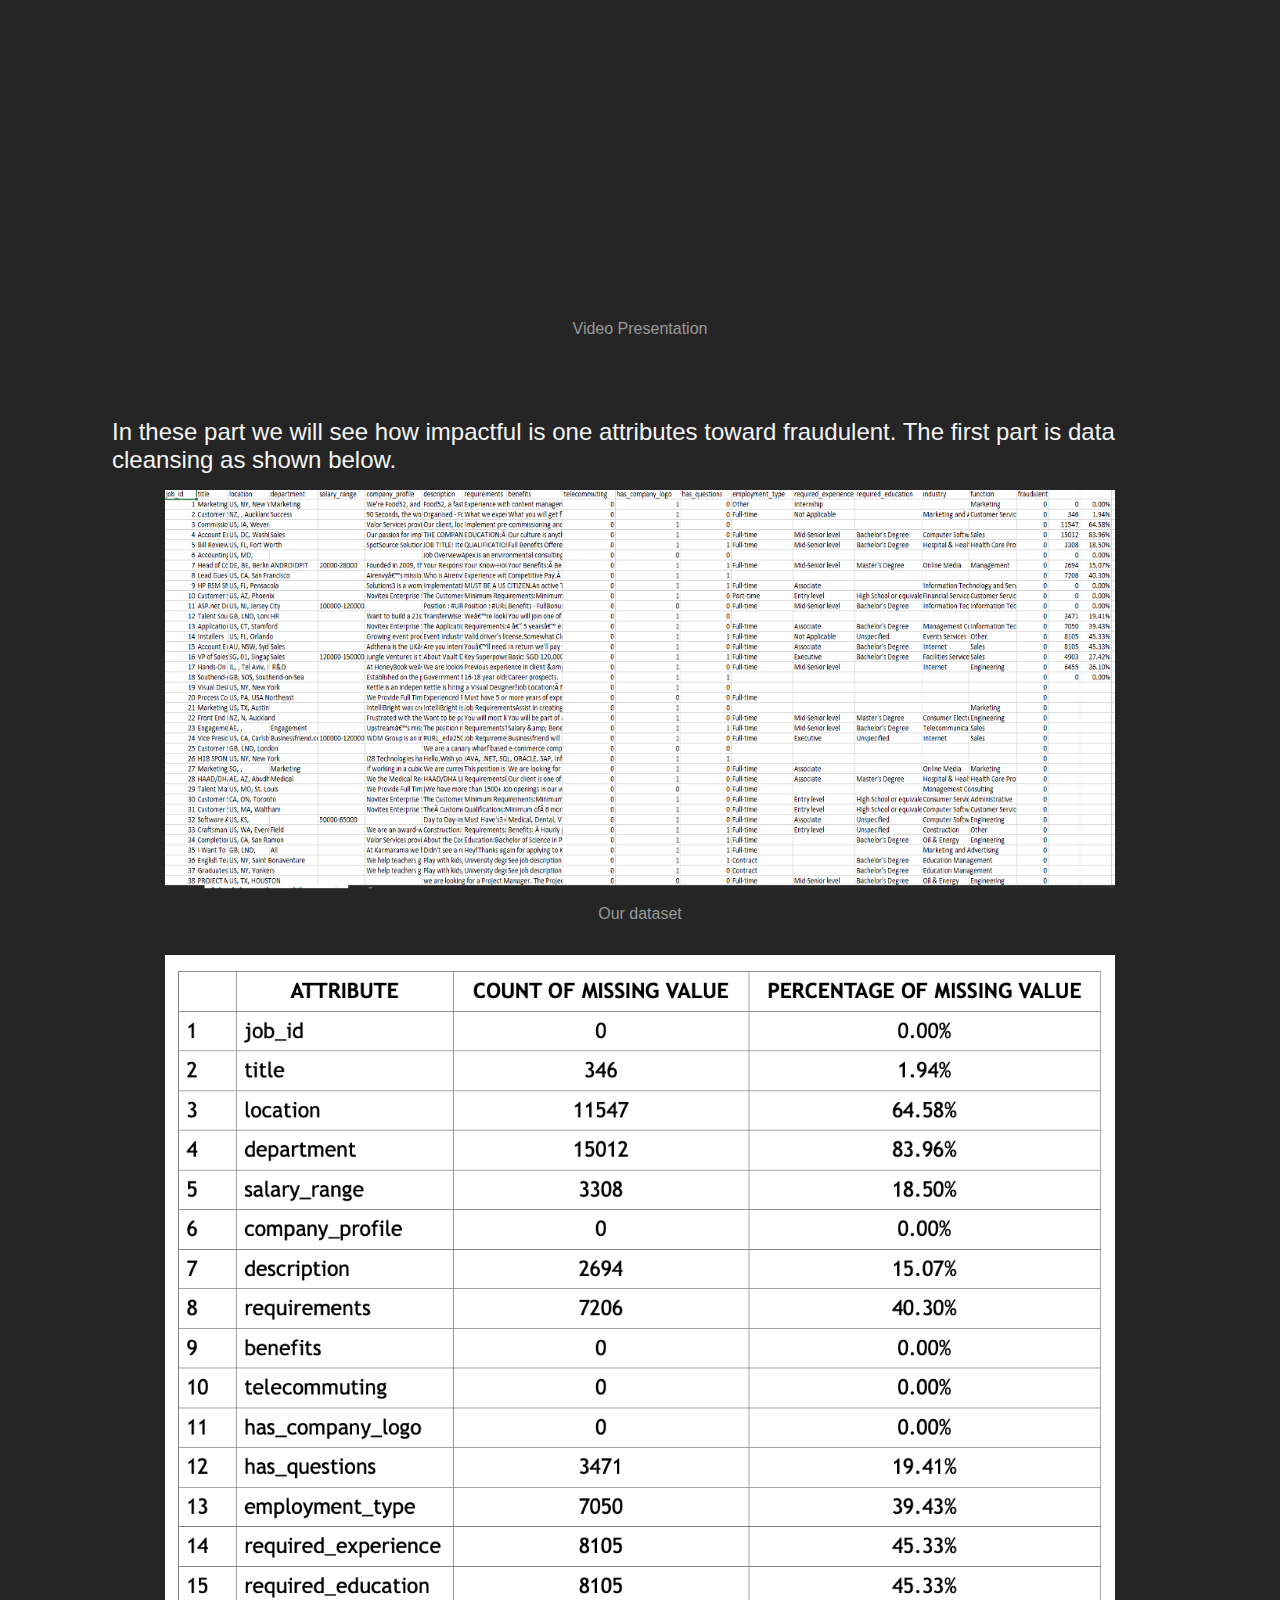
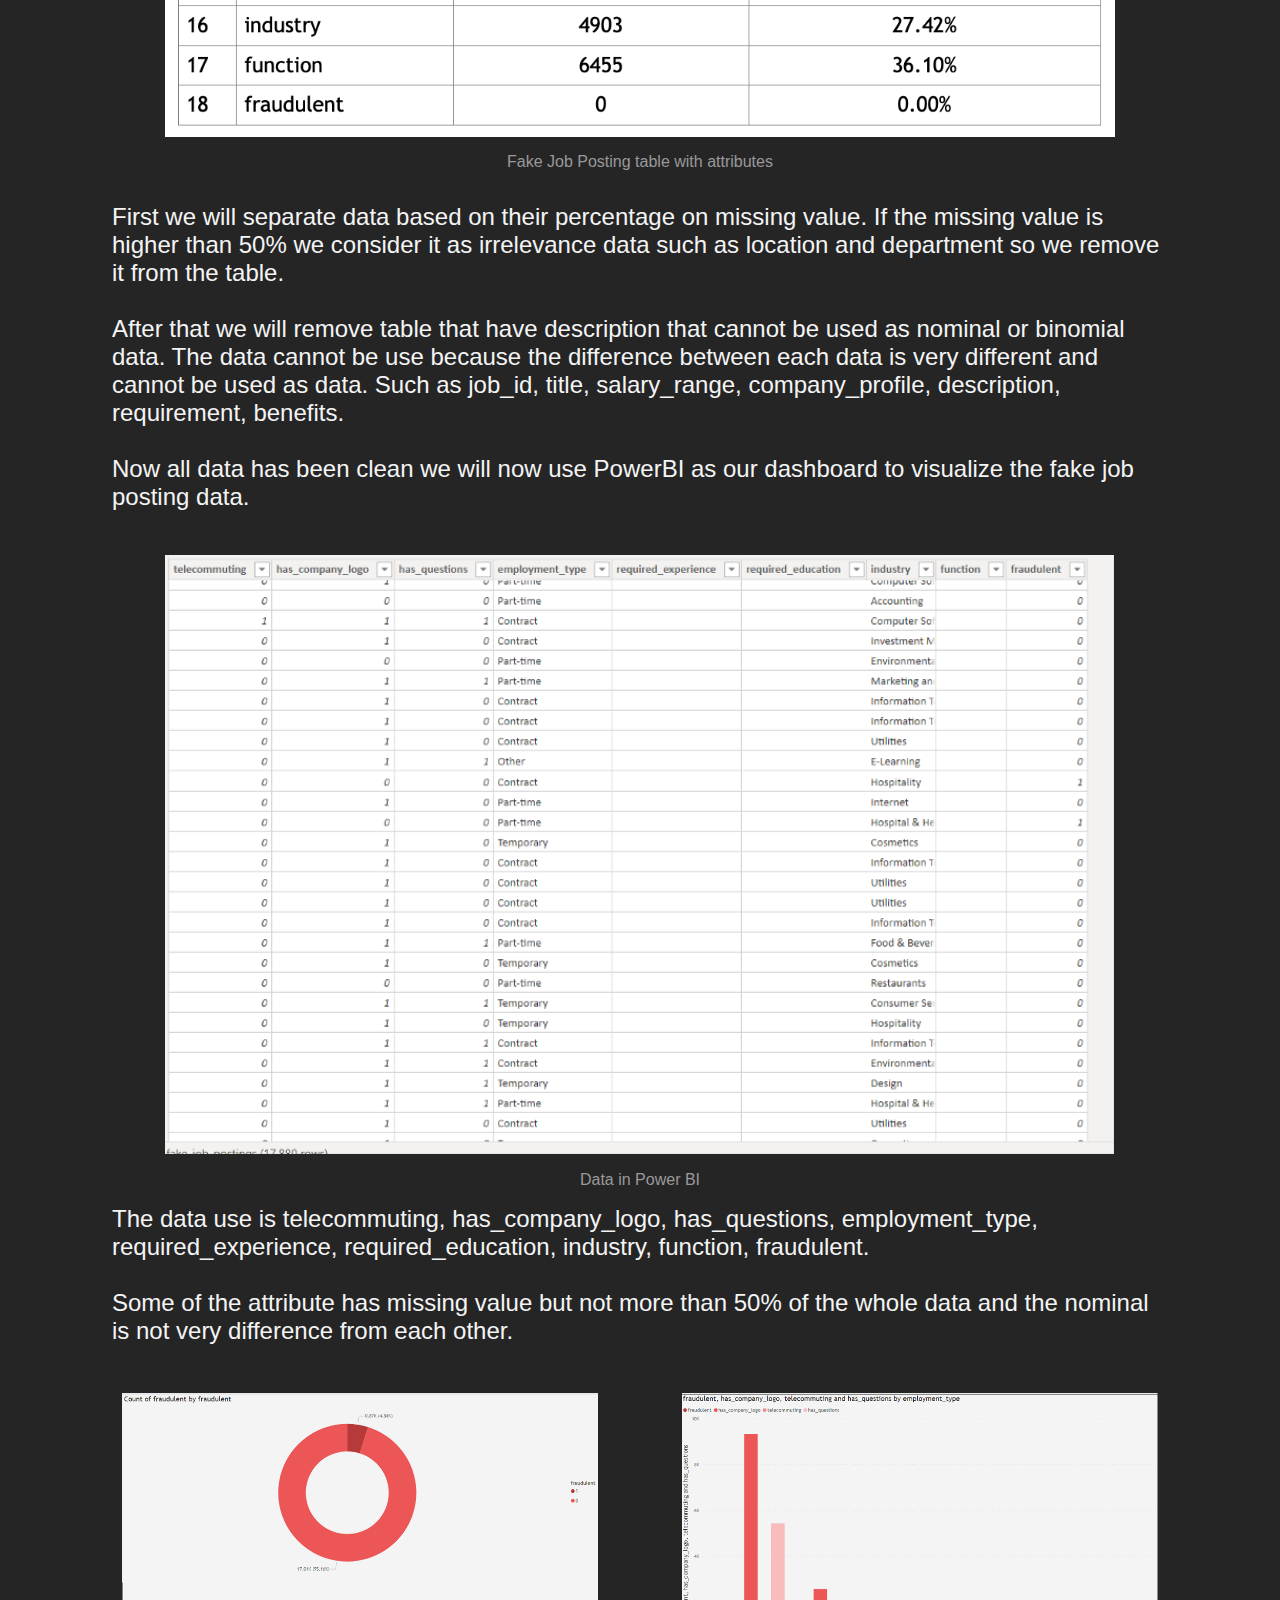
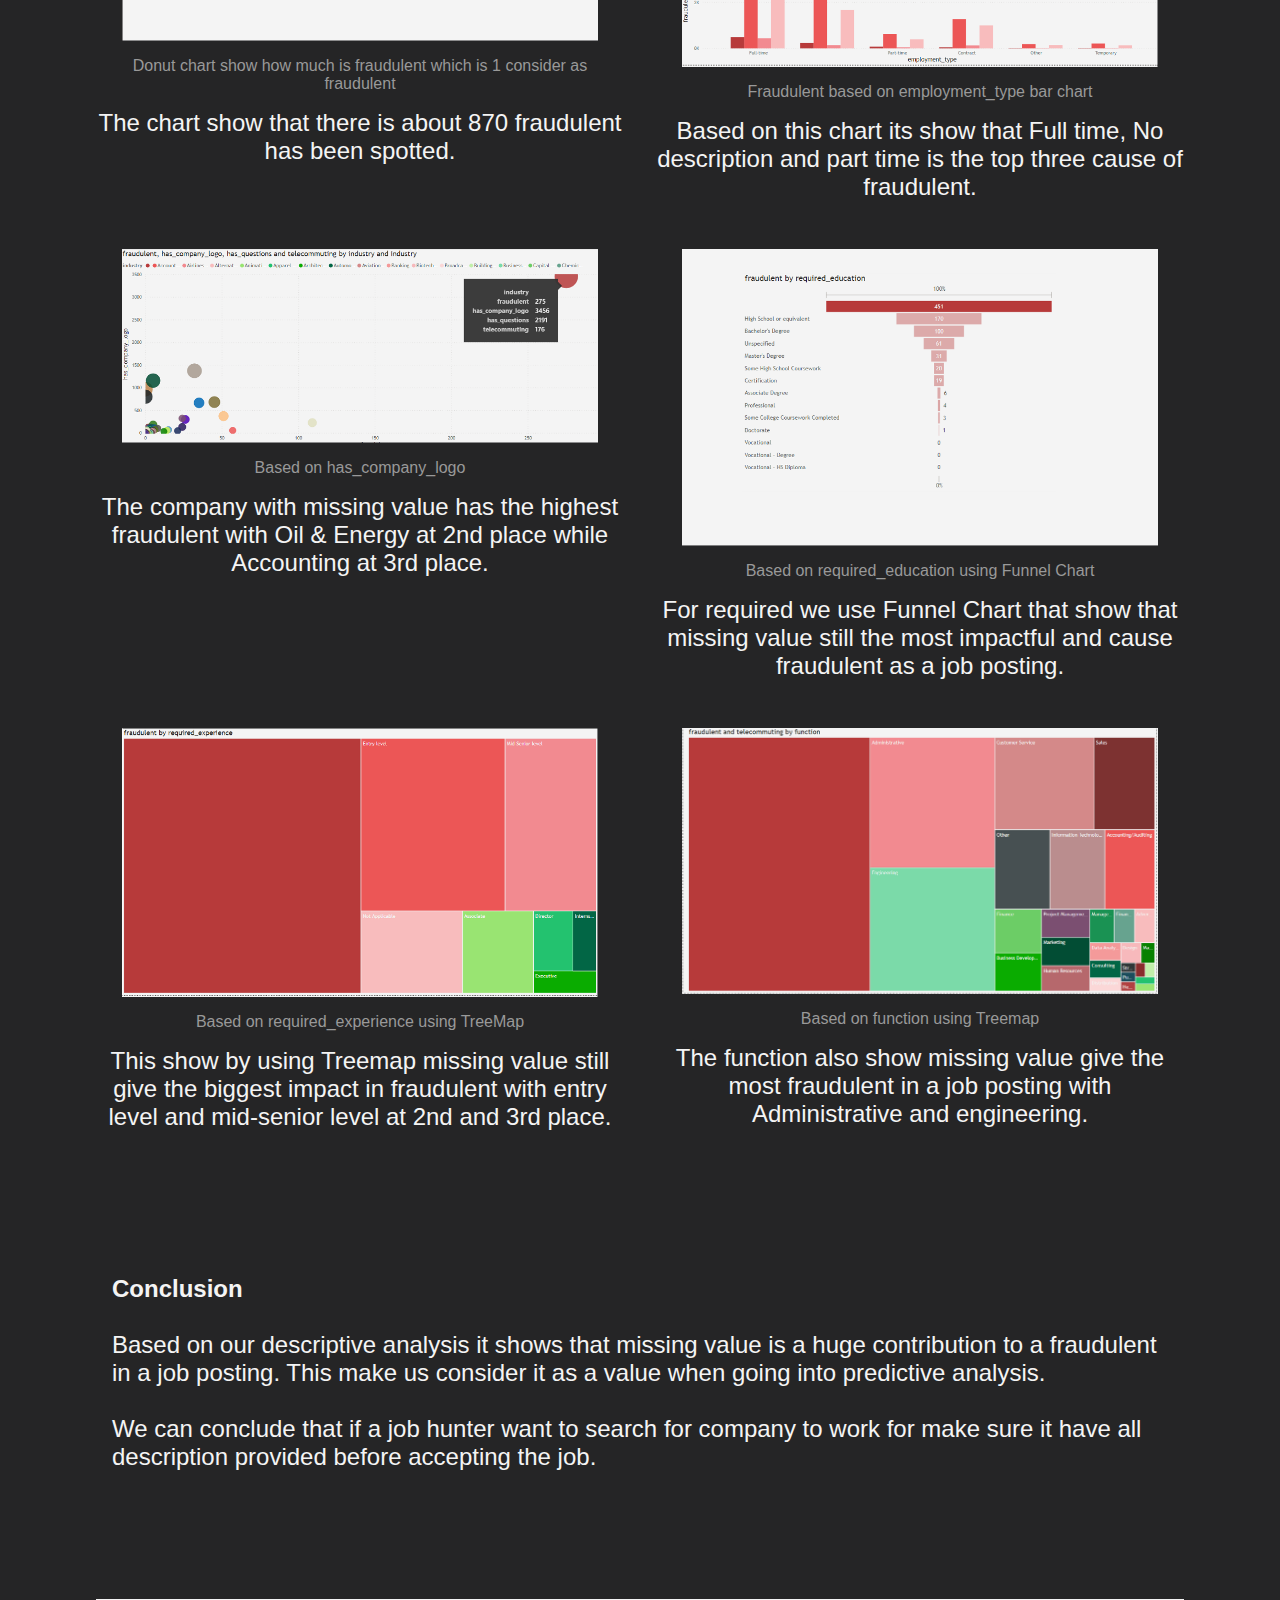
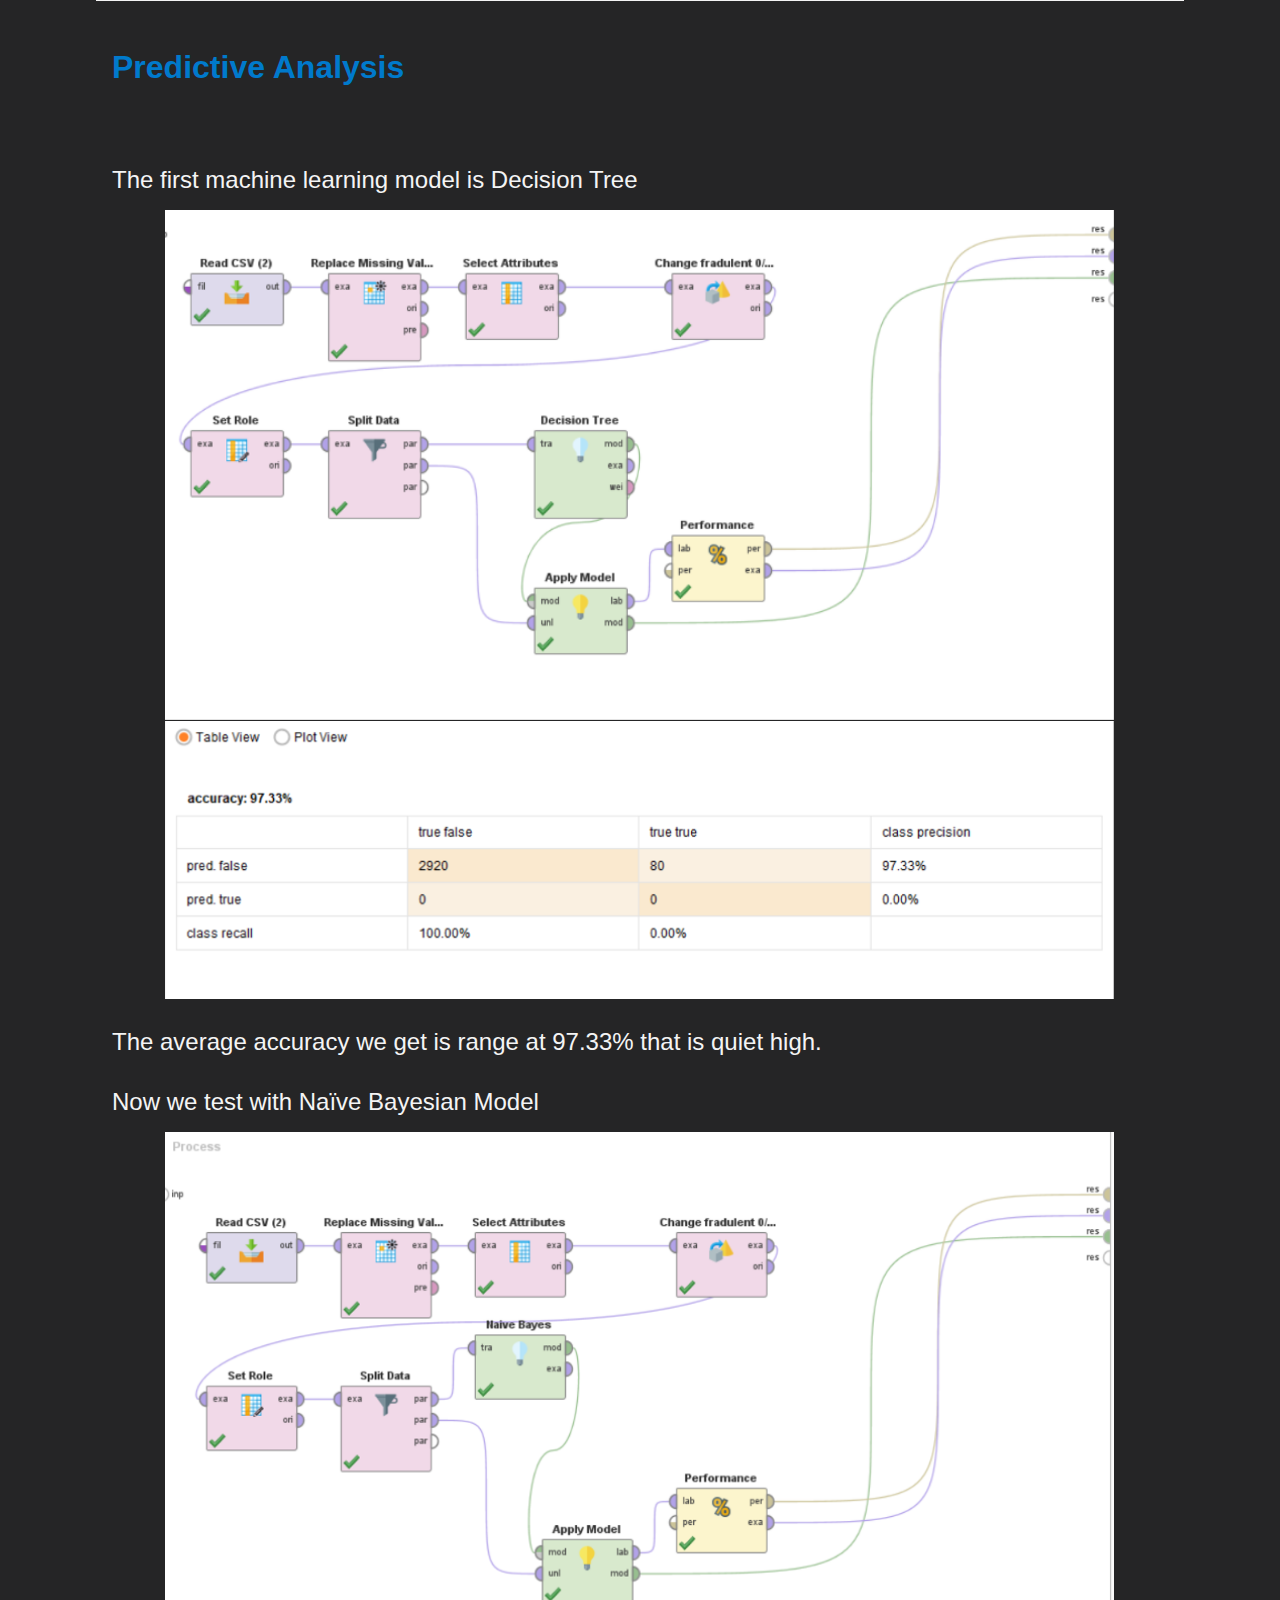
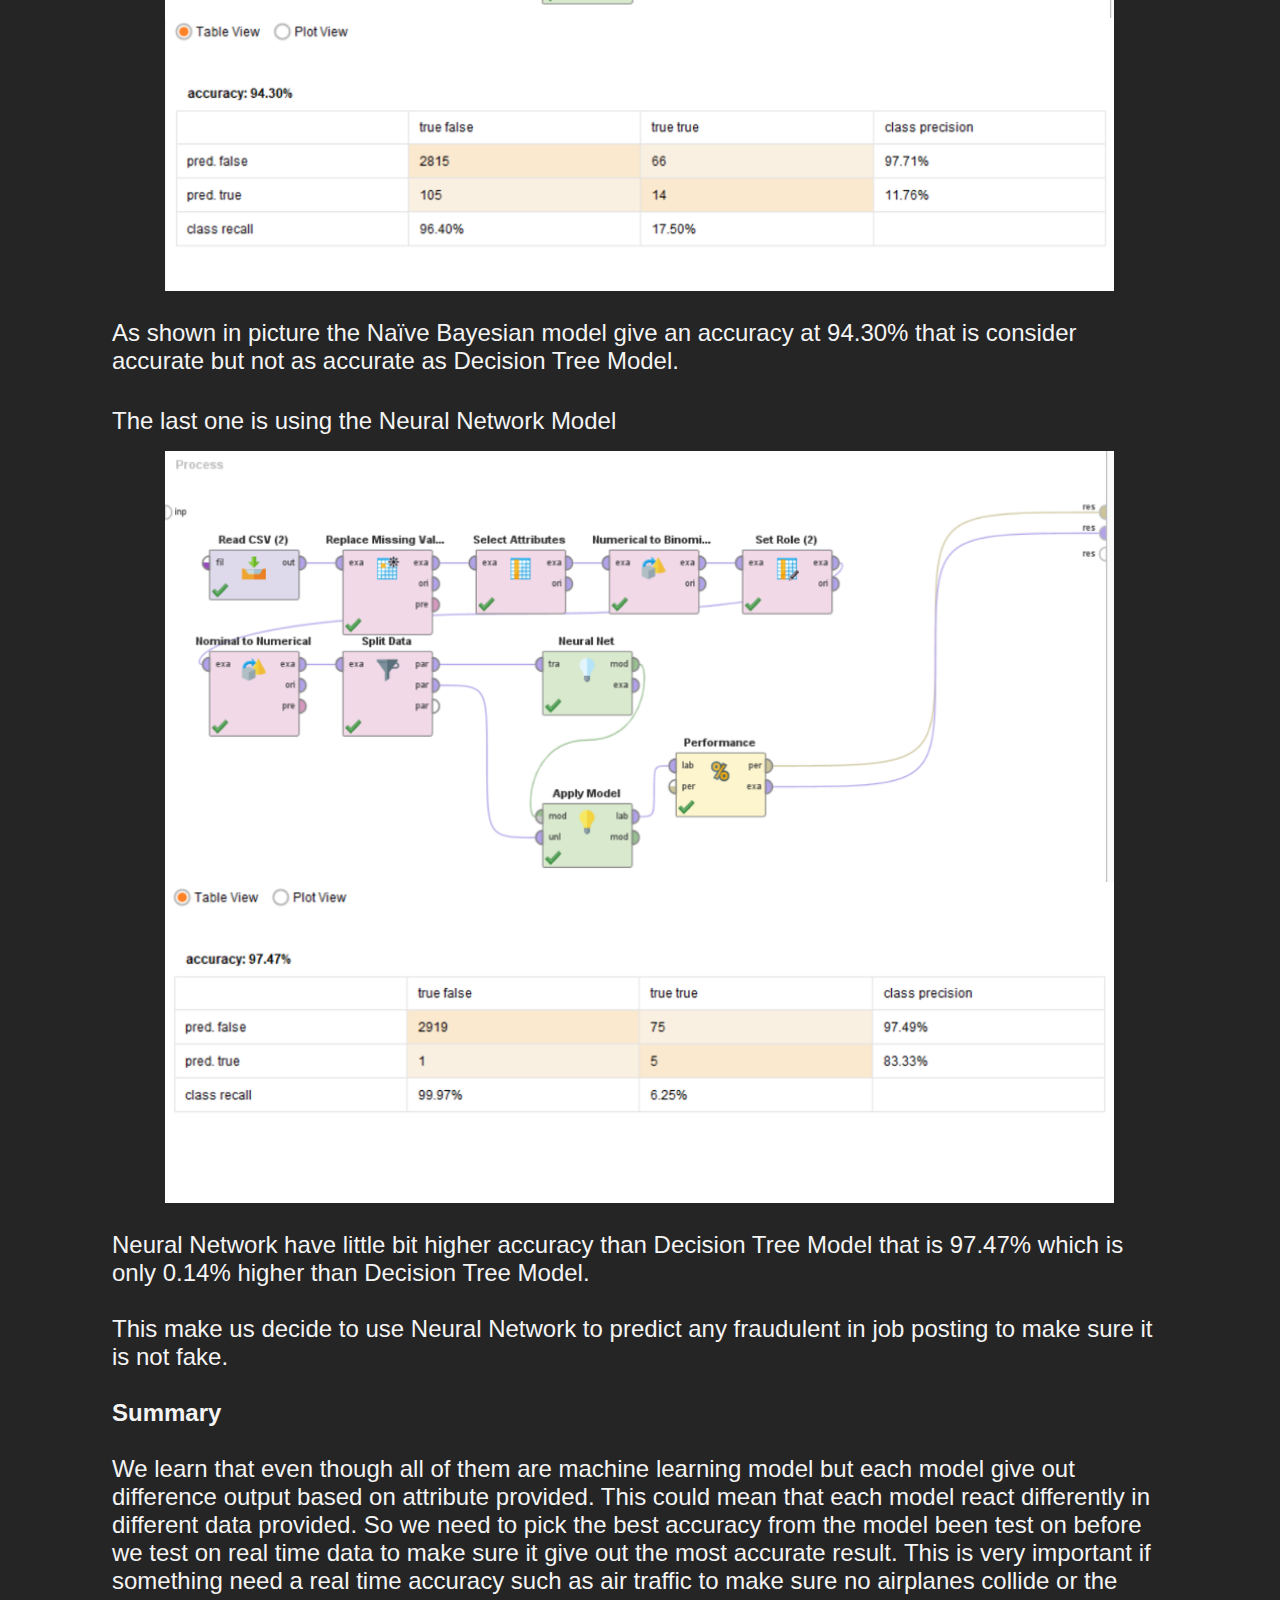
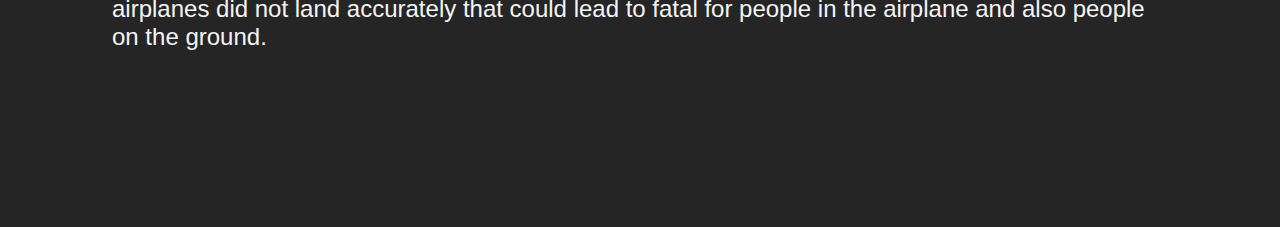
==== commit ee4fd8a1: "add video descriptive" ====
--- a/index.html
+++ b/index.html
@@ -70,6 +70,12 @@
       <h1>Descriptive Analysis</h1>
     </div>
 
+    <iframe width="560" height="315" src="https://www.youtube.com/embed/C6u0jAHKOO0" frameborder="0" allow="accelerometer; autoplay; clipboard-write; encrypted-media; gyroscope; picture-in-picture" allowfullscreen></iframe>
+
+    <p class="text-dark">
+      Video Presentation
+    </p>
+
     <!-- <section class="tabs">
 			<div class="option">
 				<div id="tab-1" class="tab-item tab-border">
--- a/style.css
+++ b/style.css
@@ -23,6 +23,10 @@
   color: var(--tertiary-color);
   margin: 2em;
   font-size: smaller;
+}
+
+iframe {
+  margin-left: 21em;
 }
 
 body {
@@ -67,6 +71,12 @@
   font-size: 1.5em;
 }
 
+.obj h2 {
+  letter-spacing: 1px;
+  text-align: justify;
+  text-justify: inter-word;
+}
+
 .line{
   width: 100%;
   /* height: 10em; */
@@ -116,6 +126,8 @@
 
   #vis-container {
     color: var(--tertiary-color);
+    width: 100%;
+    /* background-color: blueviolet; */
   }
 
   select {
@@ -192,10 +204,11 @@
     text-align: center;
   }
 
-
-
-
-
-
-
-
+  
+
+
+
+
+
+
+
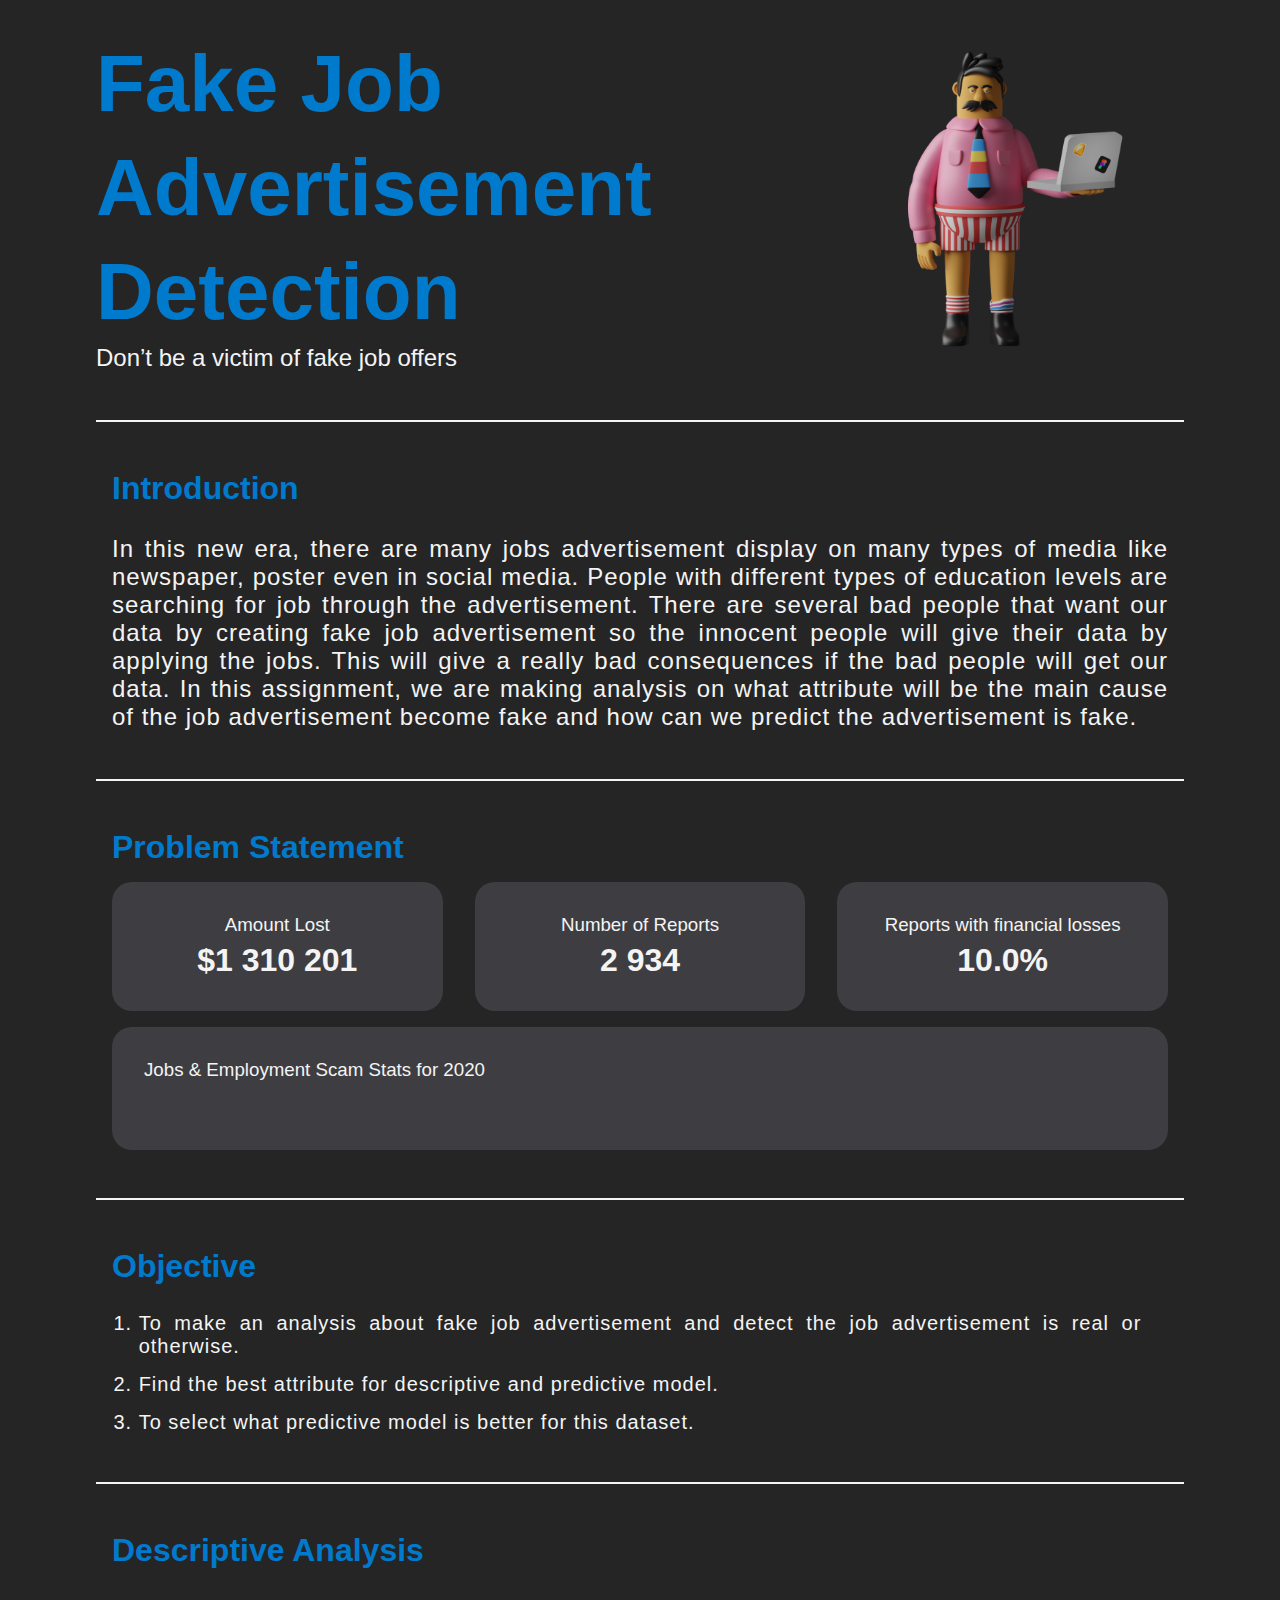
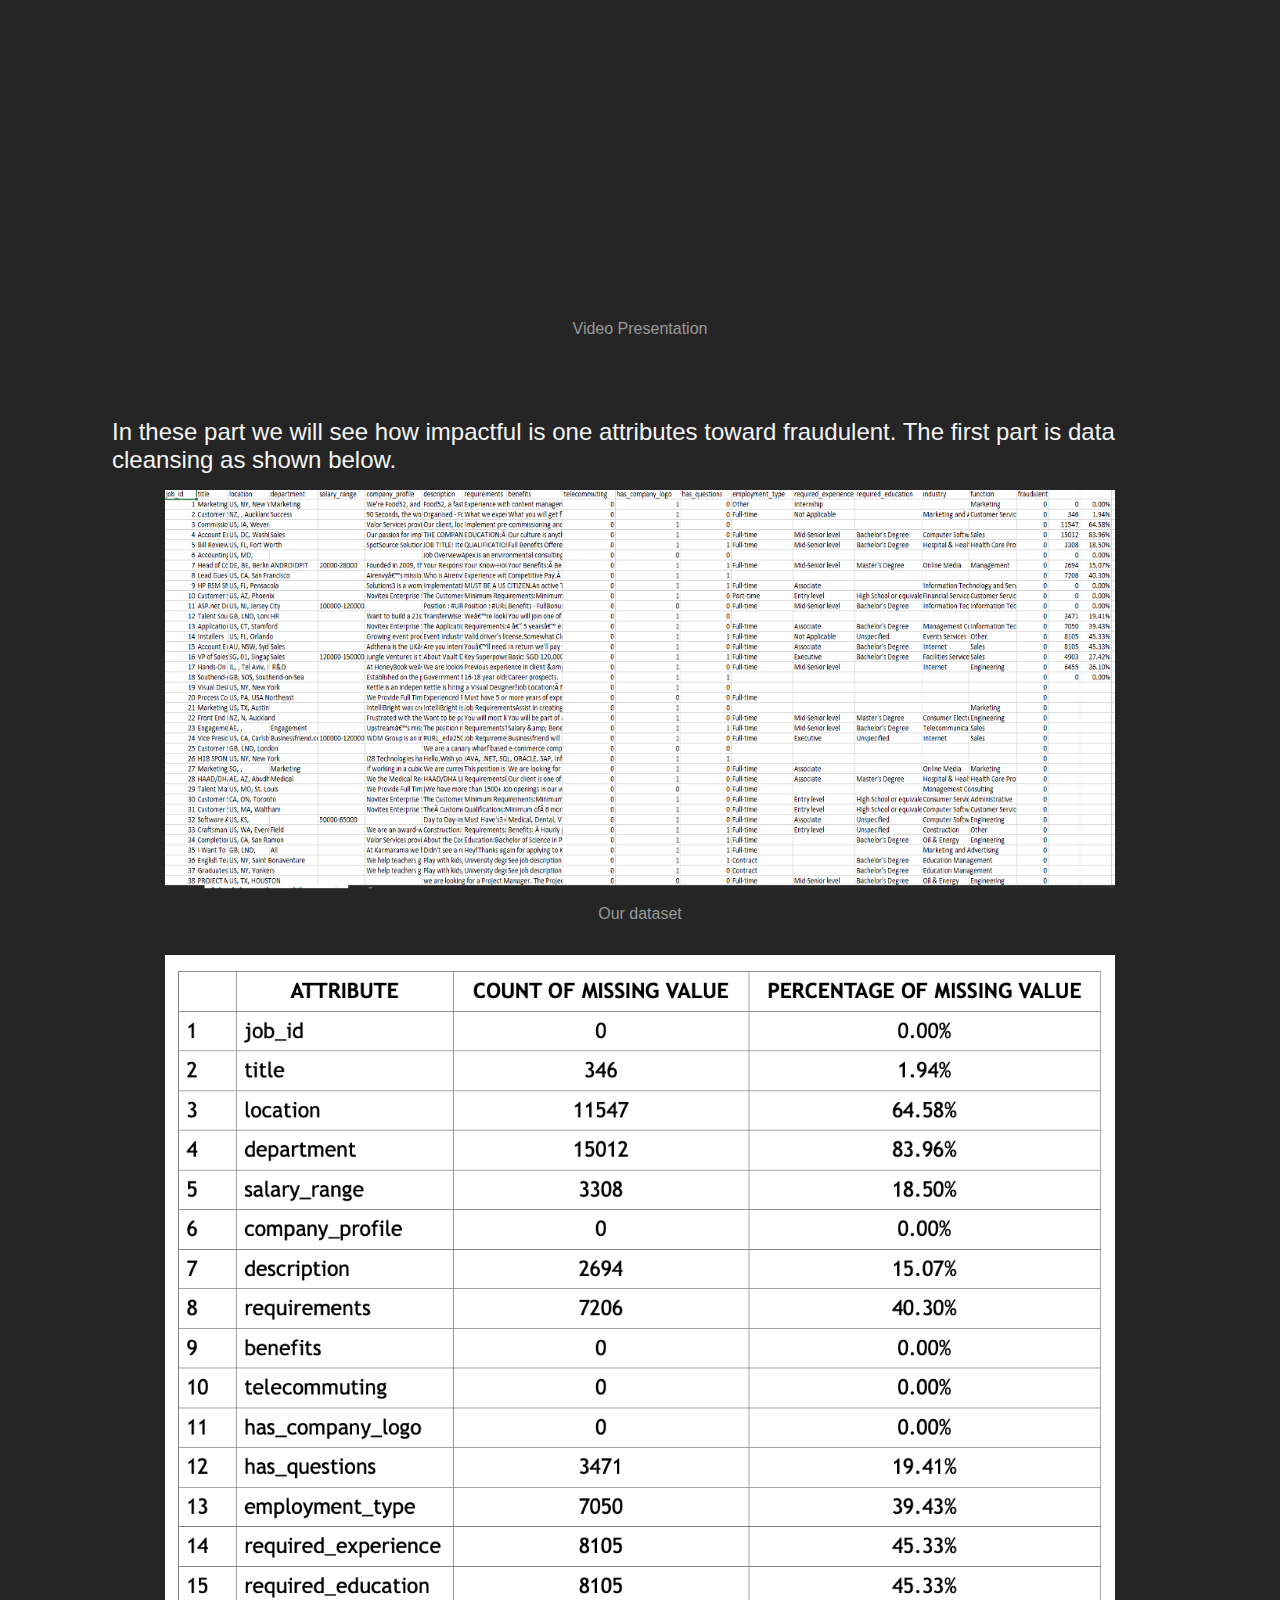
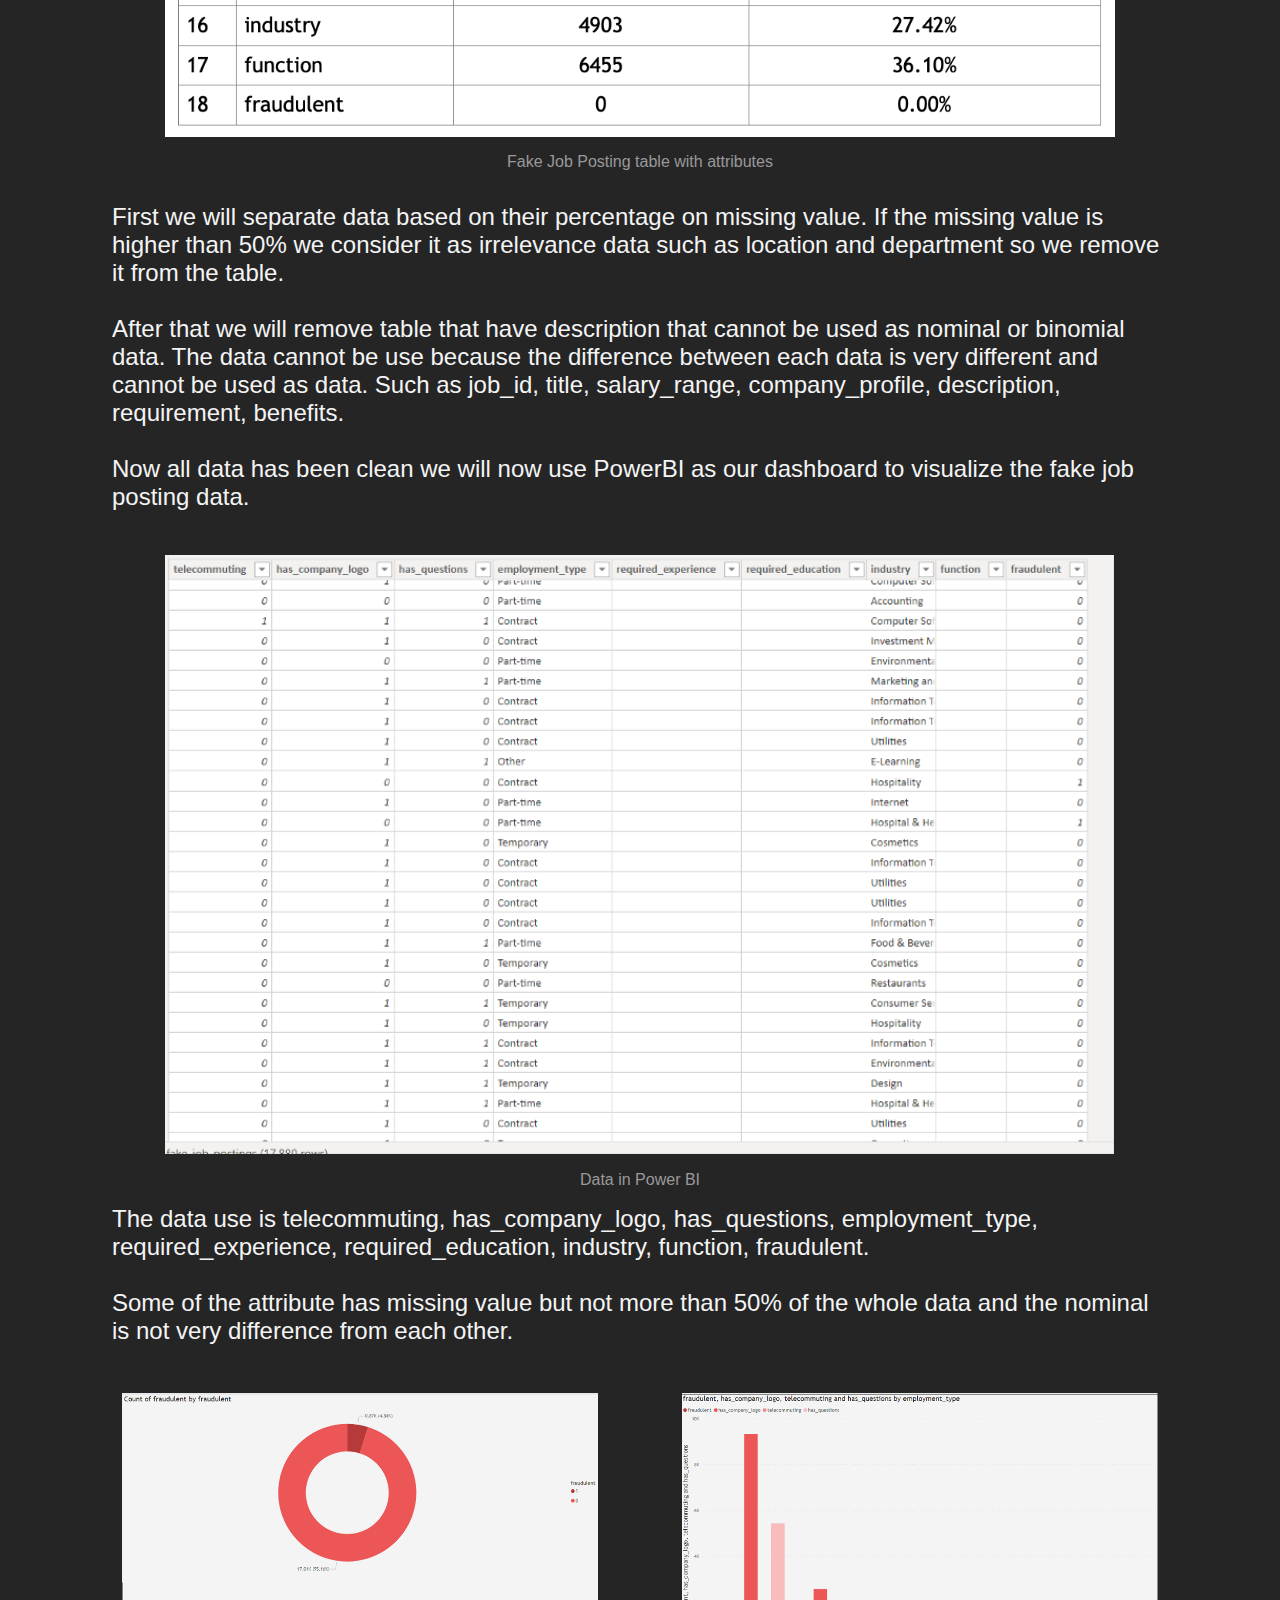
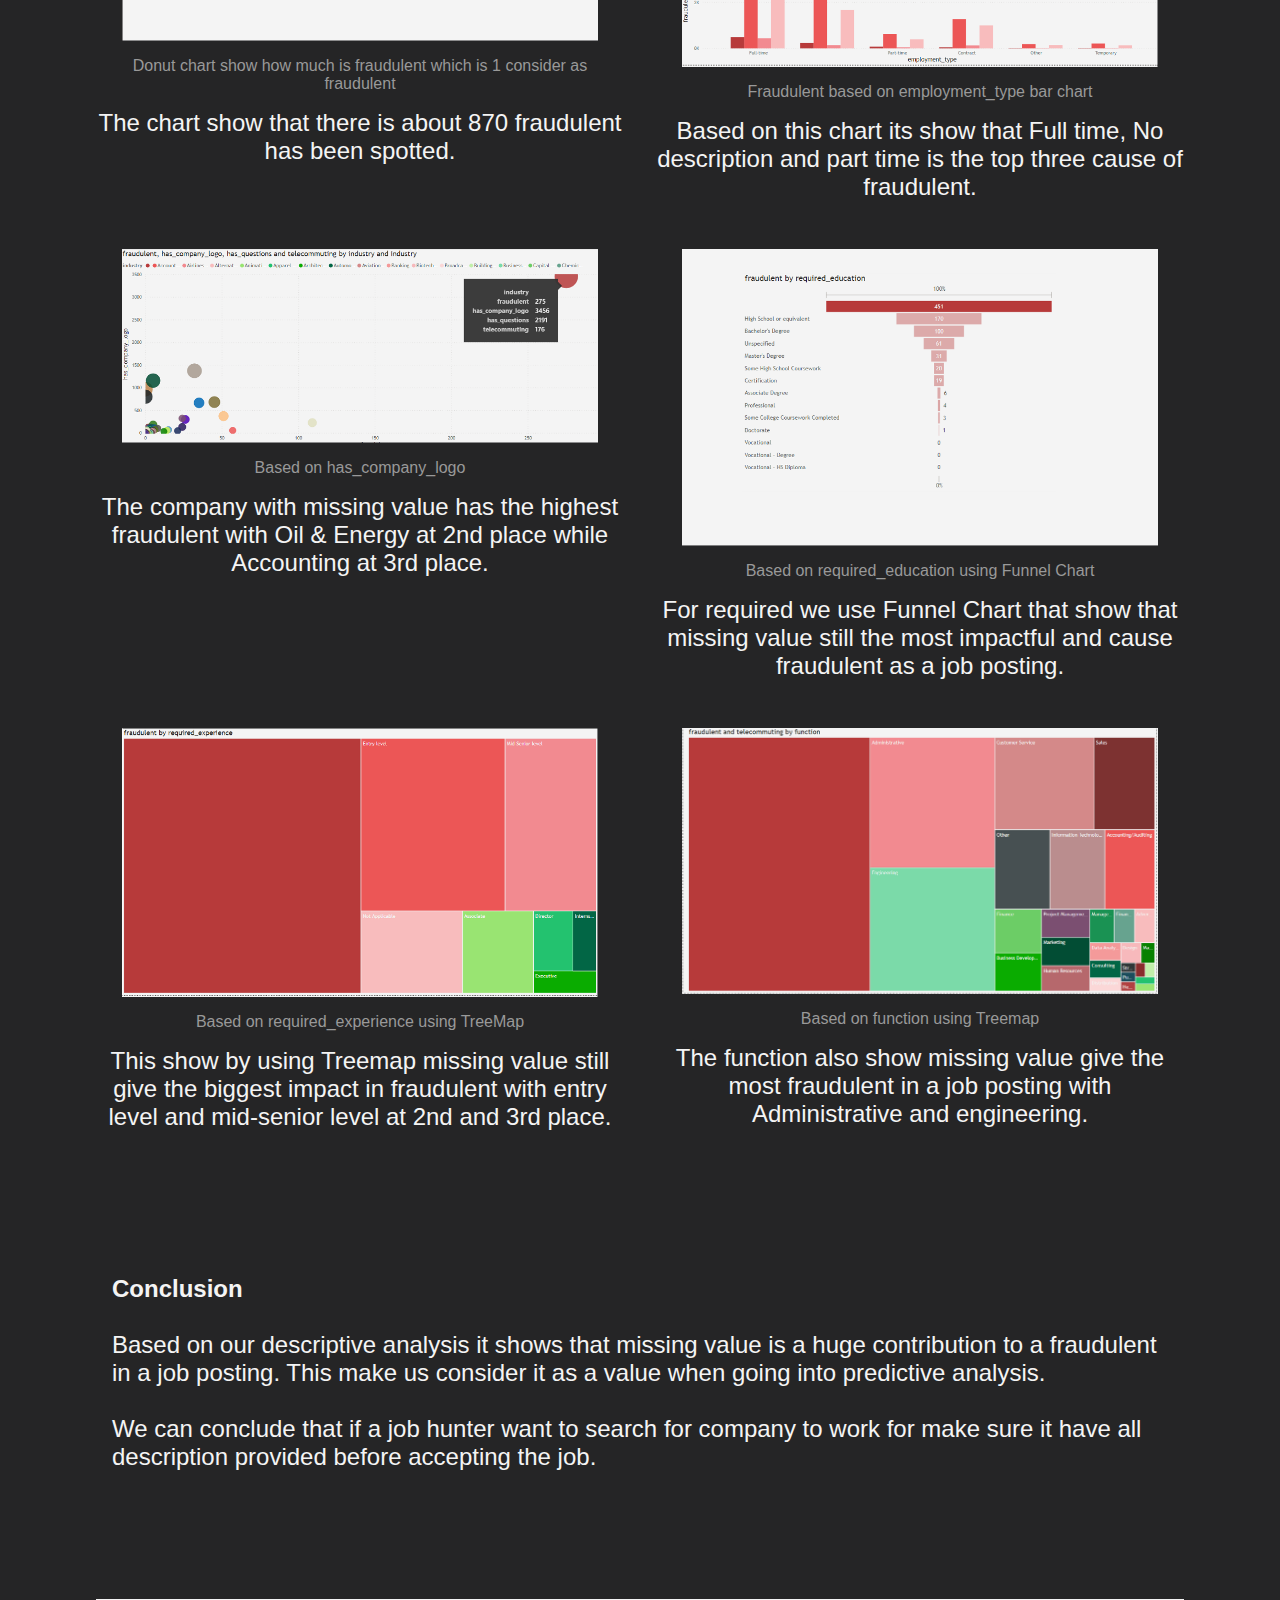
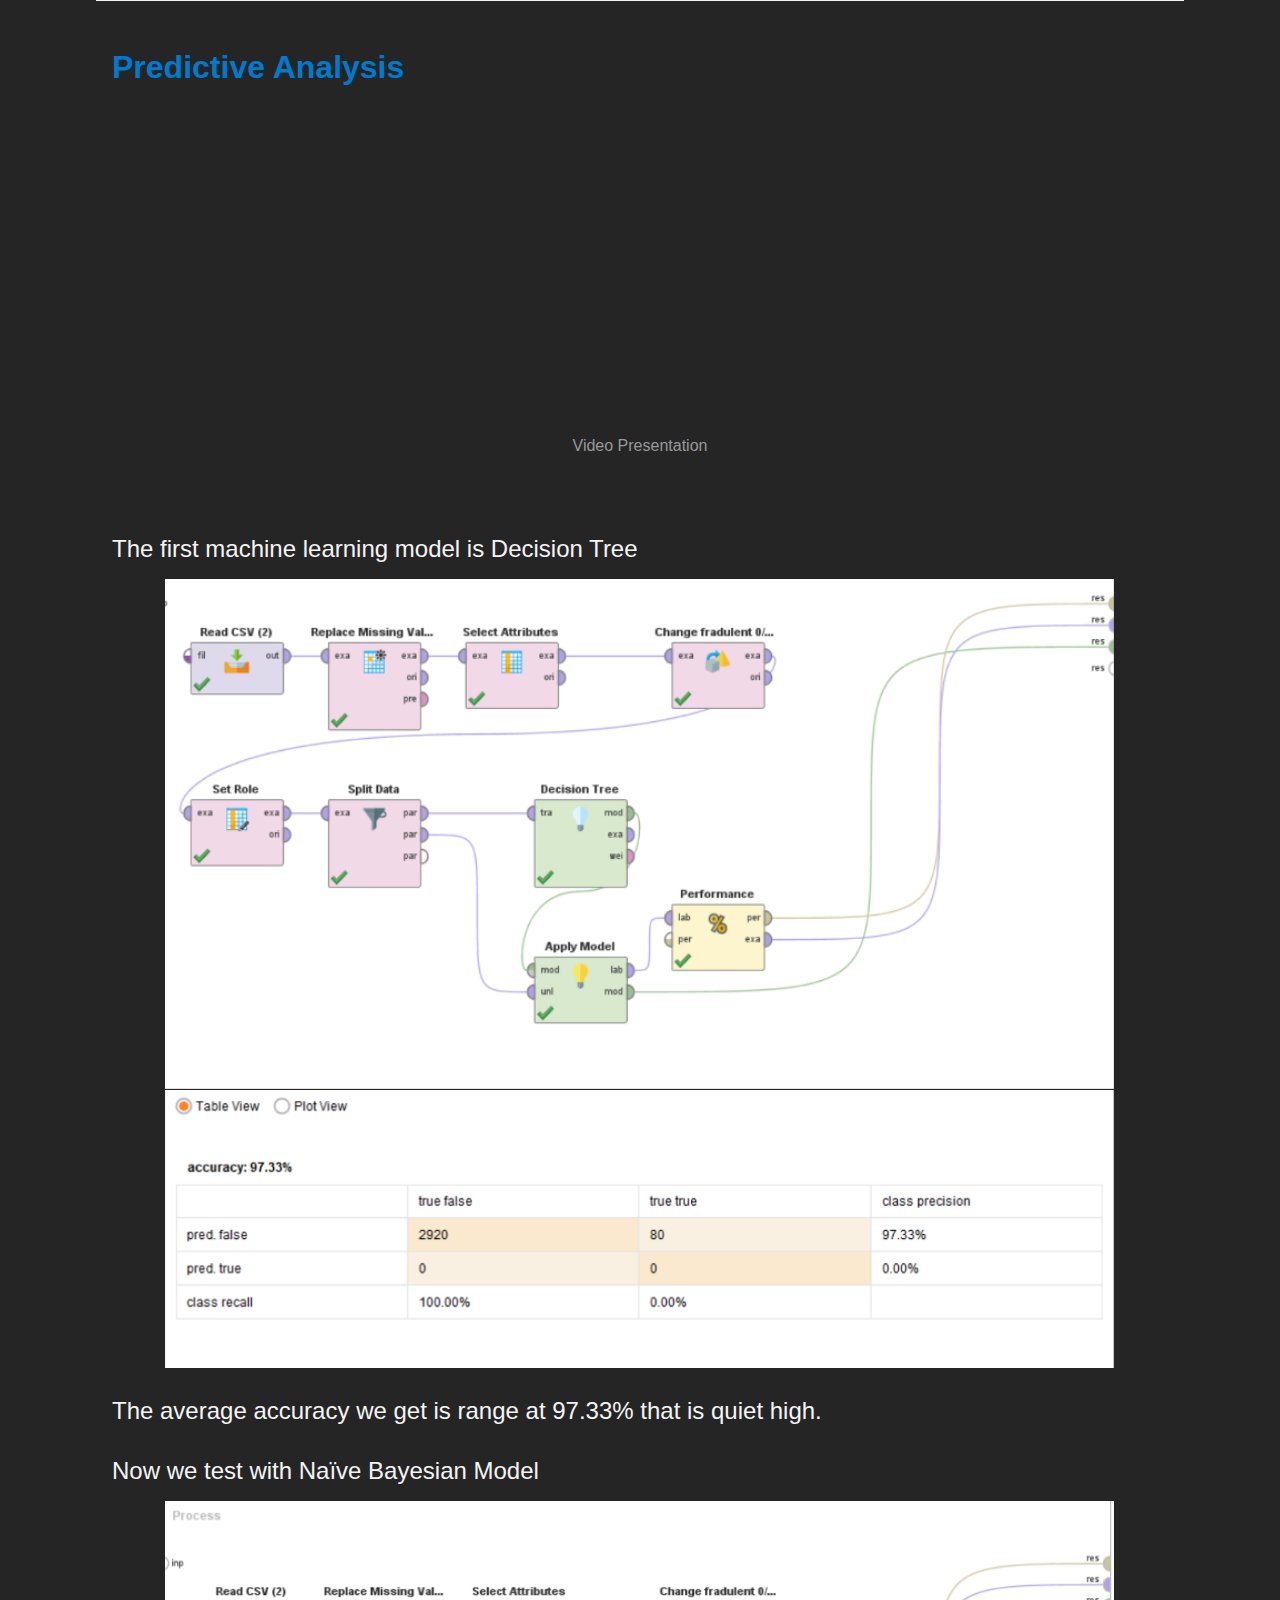
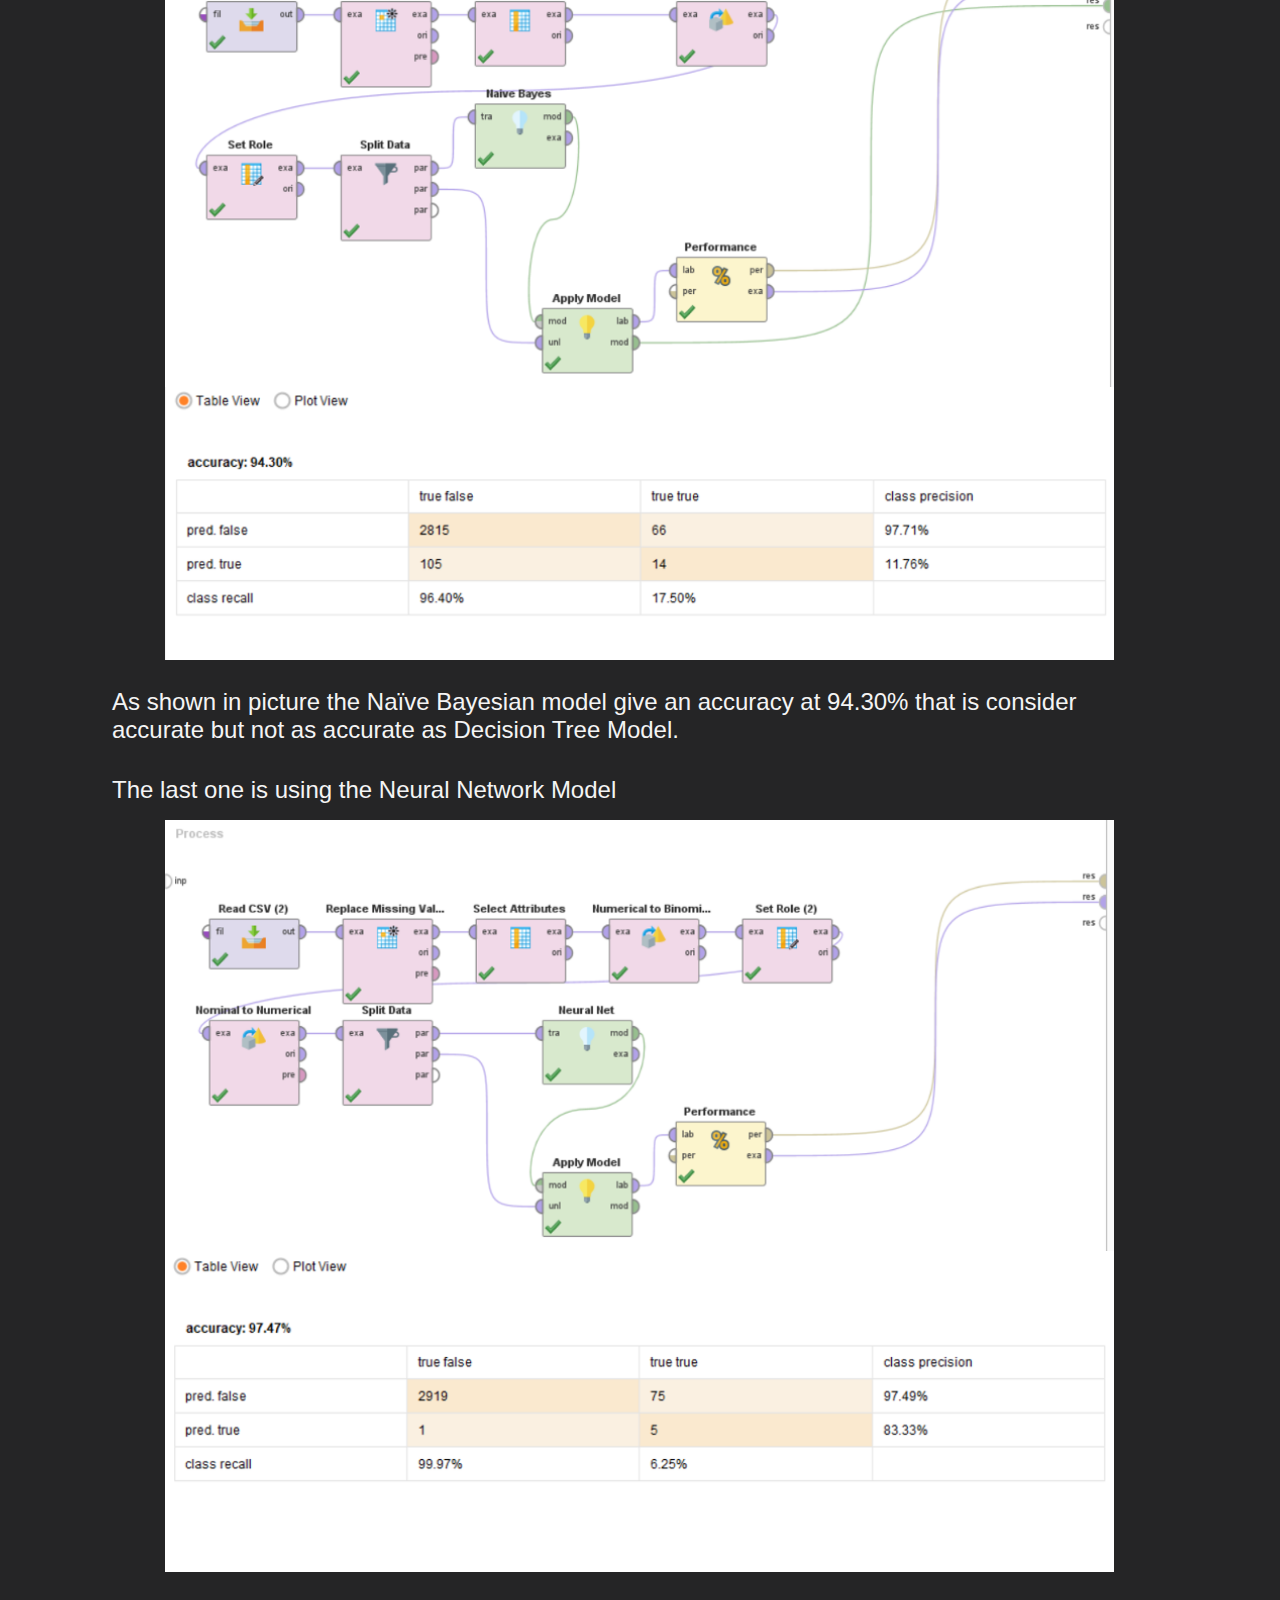
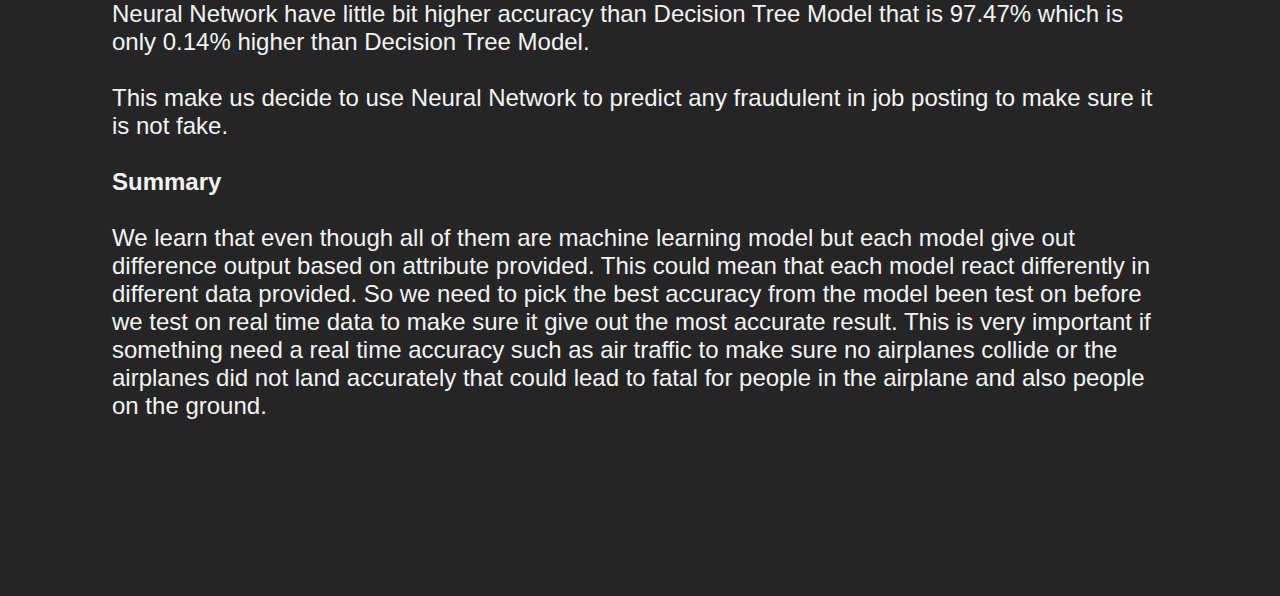
==== commit a97457fa: "add video predictive model" ====
--- a/index.html
+++ b/index.html
@@ -204,7 +204,13 @@
 
     <div class="ml">
       <h1>Predictive Analysis</h1>
-		</div>
+    </div>
+    
+    <iframe width="560" height="315" src="https://www.youtube.com/embed/dgt4hLPESUI" frameborder="0" allow="accelerometer; autoplay; clipboard-write; encrypted-media; gyroscope; picture-in-picture" allowfullscreen></iframe>
+
+    <p class="text-dark">
+      Video Presentation
+    </p>
 		
     <section class="tab-content">
 			<div class="option">
